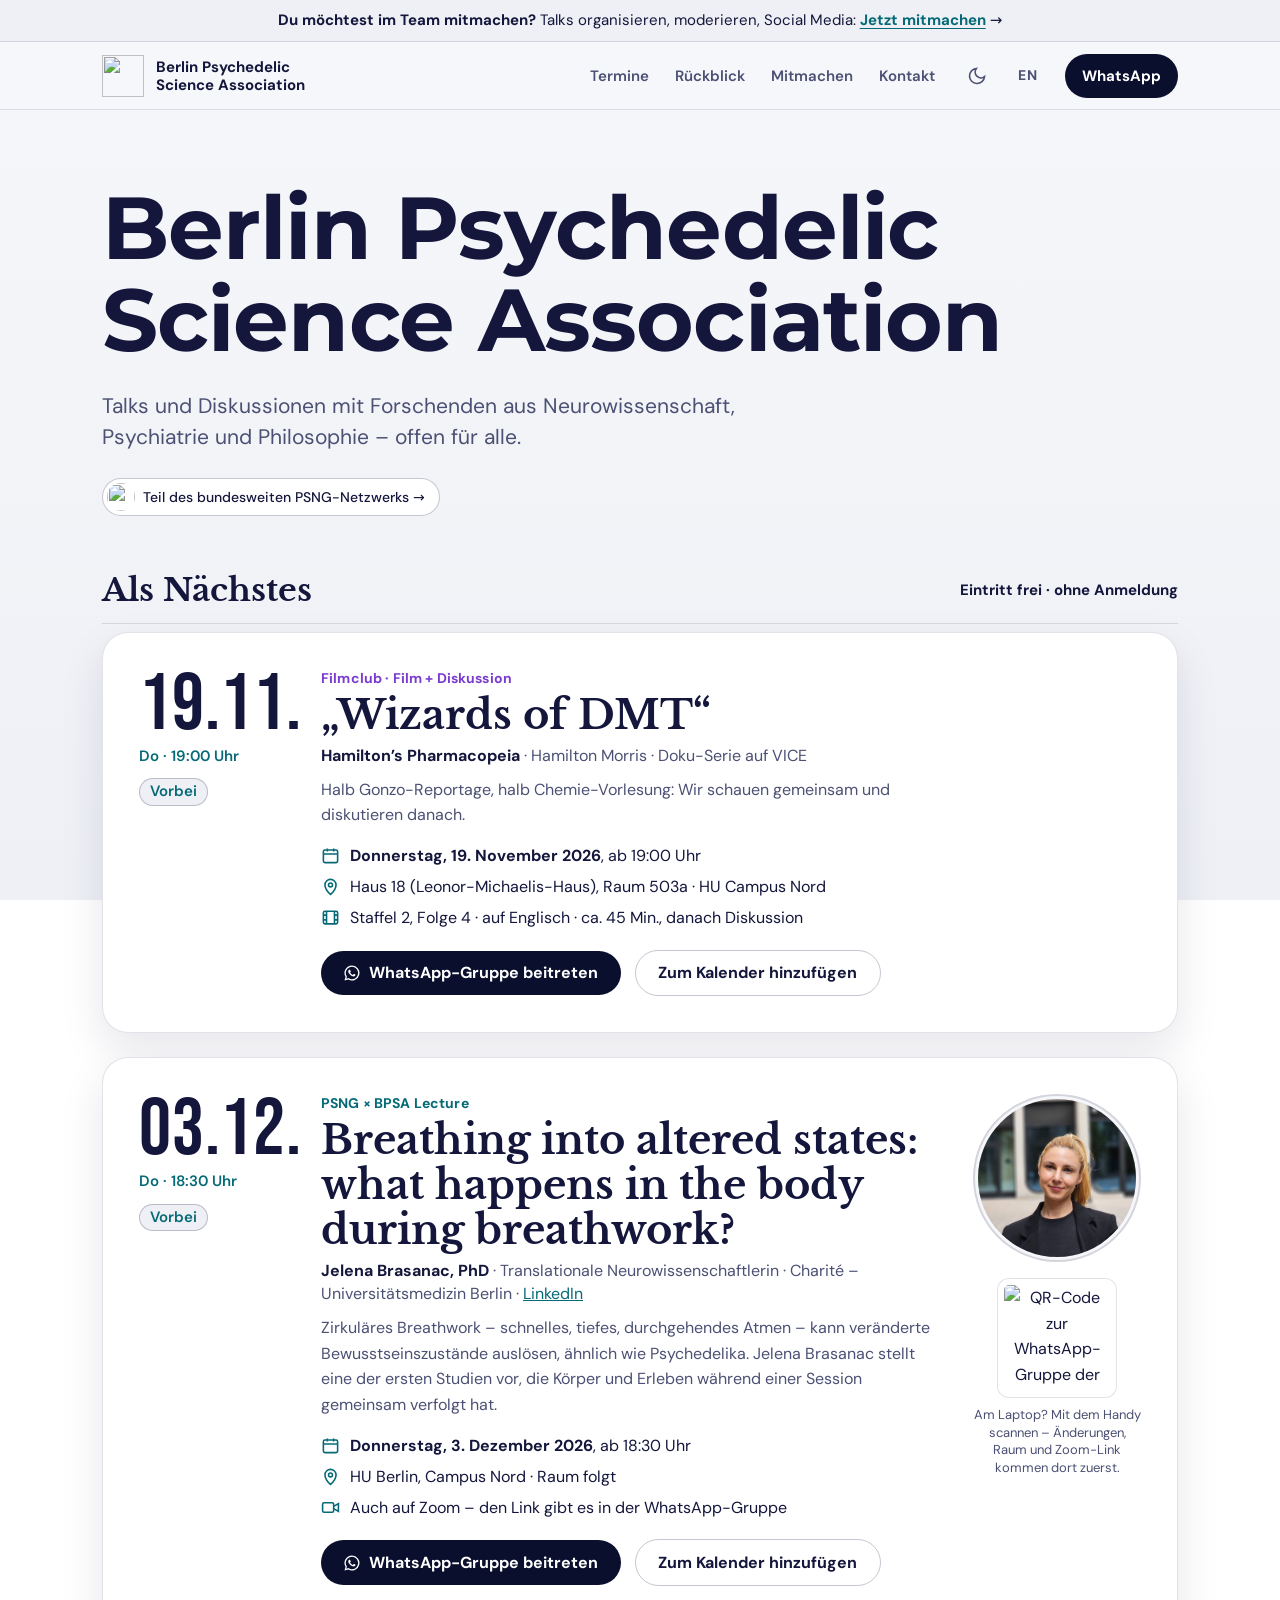
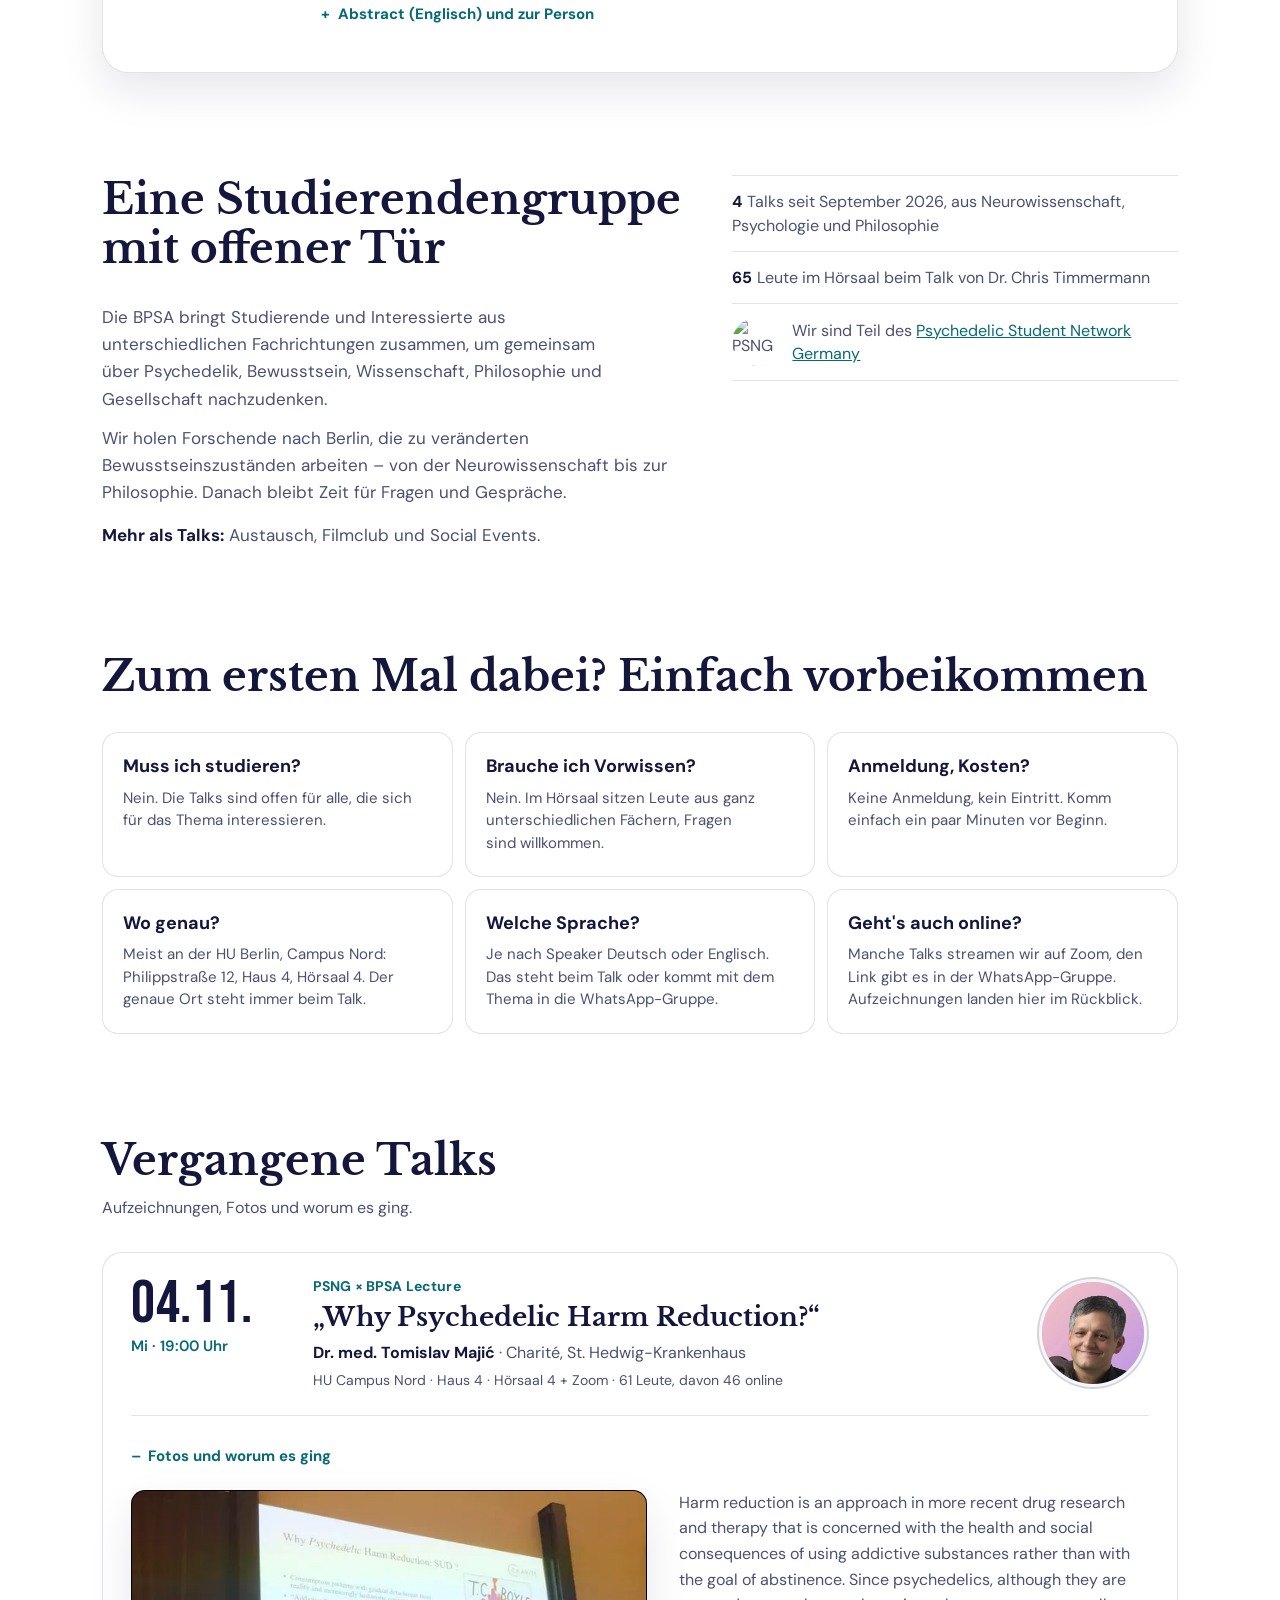
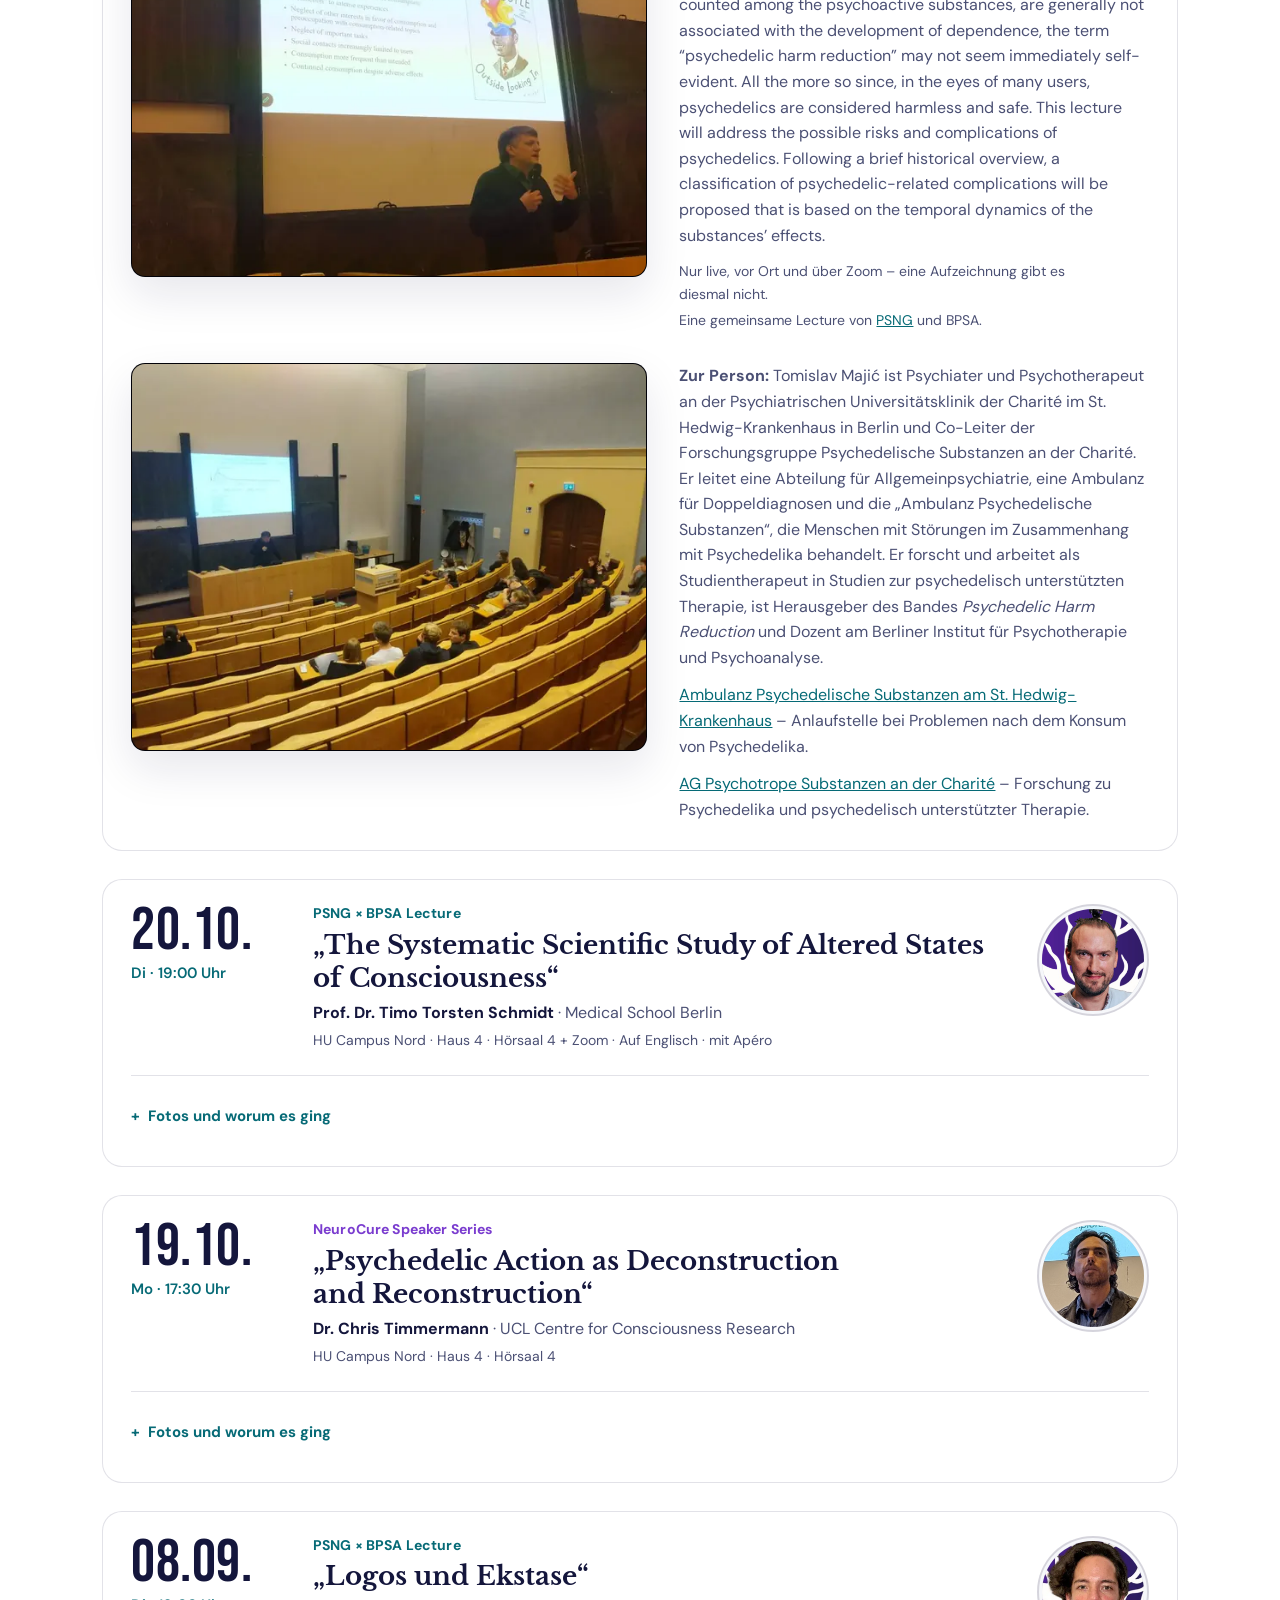
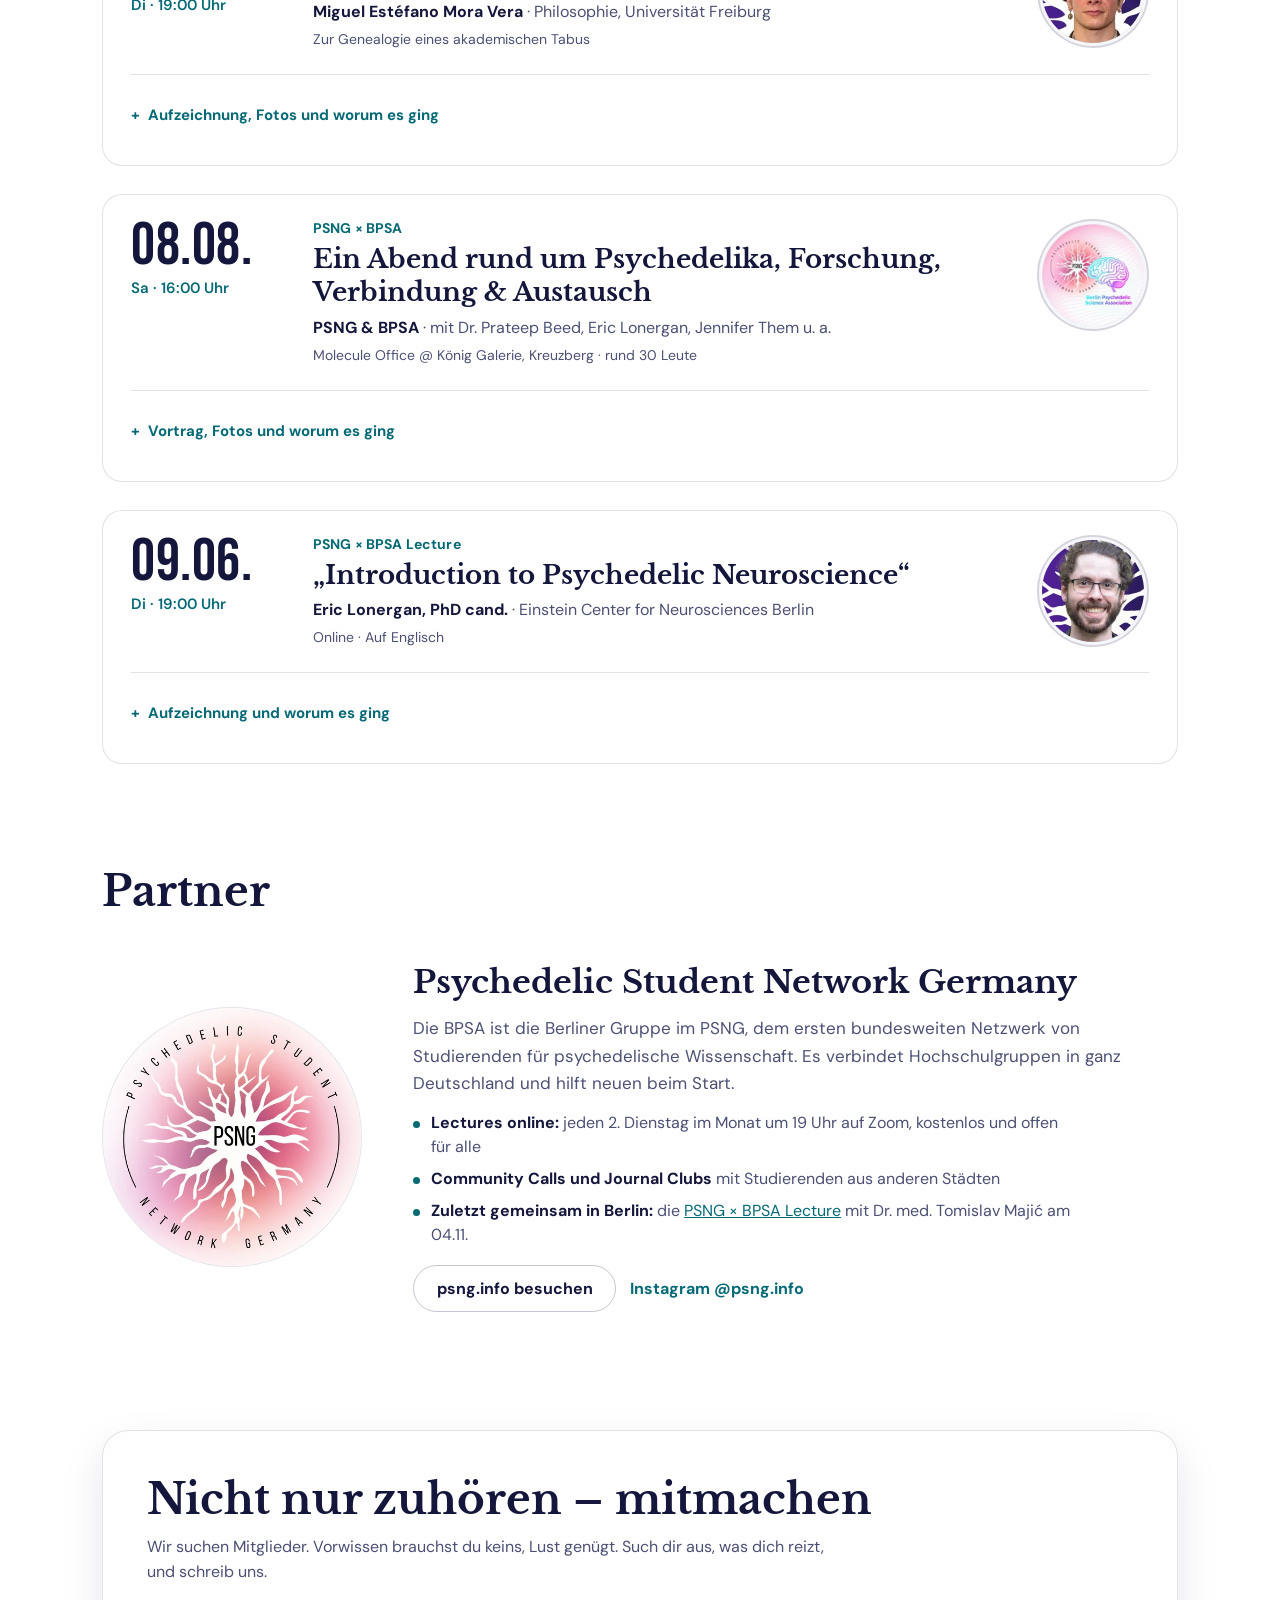
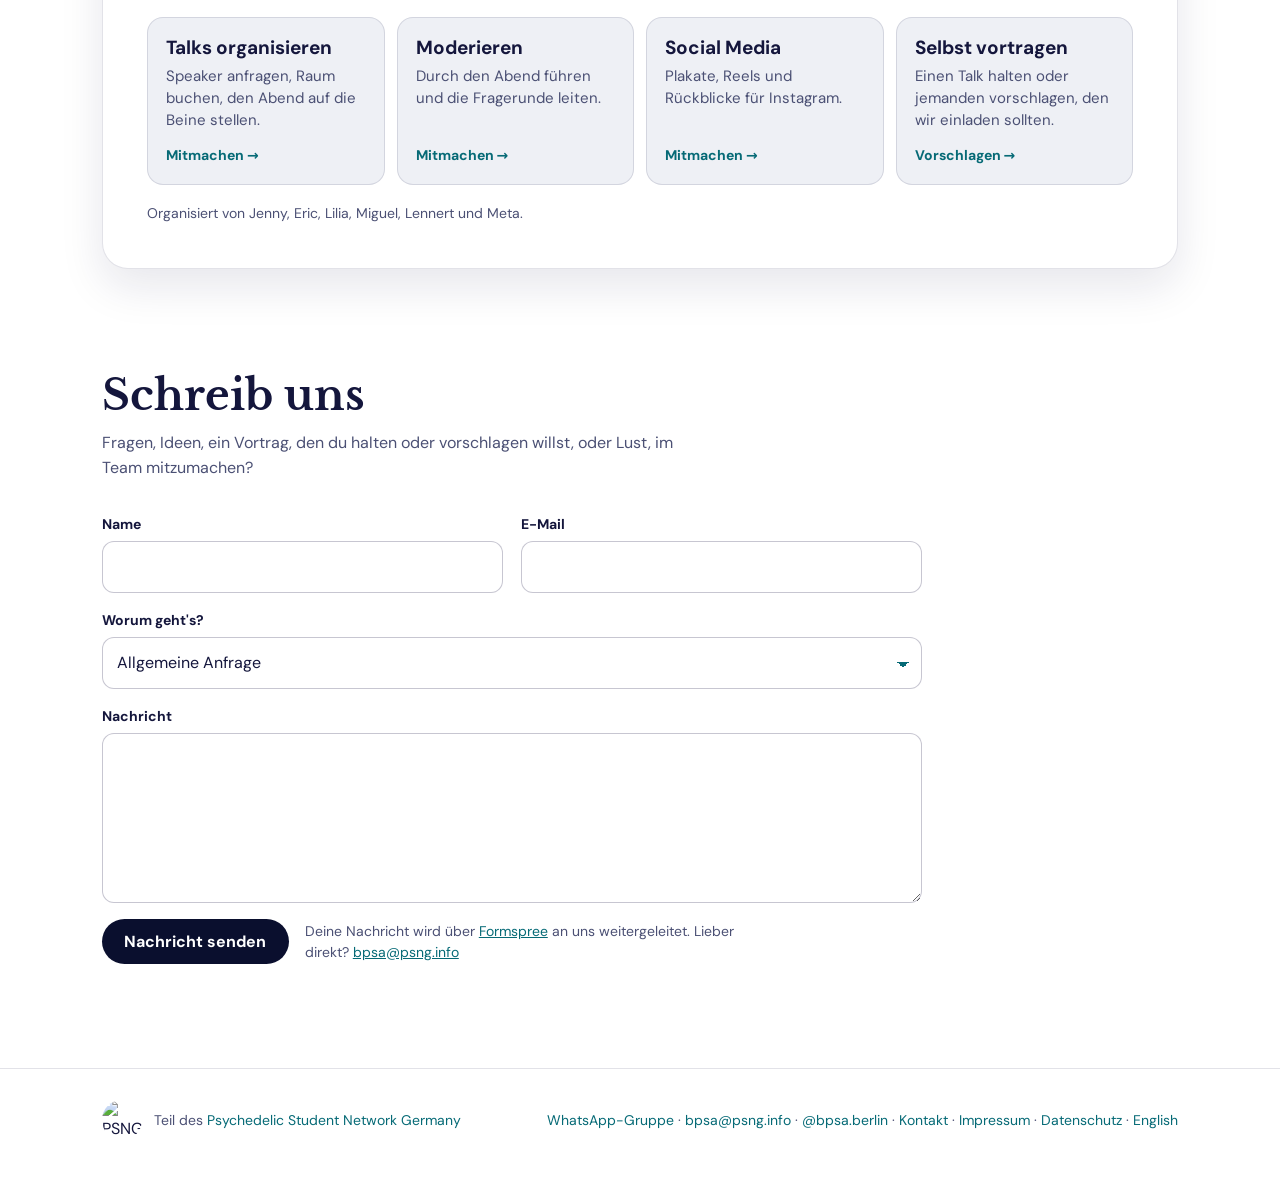
==== index.html @ 955f906f "Talk 03.12.: Porträt von Jelena Brasanac ergänzen Co-Authored-By: Claude Opus 5.5 <noreply@anthropic" ====
<!DOCTYPE html>
<html lang="de">
<head>
<meta charset="utf-8">
<meta name="viewport" content="width=device-width, initial-scale=1">
<title>Berlin Psychedelic Science Association</title>
<meta name="description" content="Die BPSA bringt Studierende und Interessierte zusammen, um über Psychedelika, Bewusstsein und Wissenschaft nachzudenken. Als Nächstes: Filmabend am 19.11.2026 und Talk mit Jelena Brasanac, PhD (Charité) am 03.12.2026.">
<meta name="theme-color" content="#0a0f2e">
<link rel="canonical" href="https://bpsa.psng.info/">
<link rel="alternate" hreflang="de" href="https://bpsa.psng.info/">
<link rel="alternate" hreflang="en" href="https://bpsa.psng.info/en/">
<link rel="alternate" hreflang="x-default" href="https://bpsa.psng.info/">
<!-- Die Seite wird vor allem als Link geteilt – in WhatsApp, auf Instagram.
     Ohne diese Angaben steht dort eine nackte URL. -->
<meta property="og:type" content="website">
<meta property="og:url" content="https://bpsa.psng.info/">
<meta property="og:title" content="Berlin Psychedelic Science Association">
<meta property="og:description" content="Filmabend am Do, 19.11.2026, 19 Uhr: „Wizards of DMT“ (Hamilton’s Pharmacopeia). Talk am Do, 03.12.2026, 18:30 Uhr, mit Jelena Brasanac, PhD (Charité), vor Ort und auf Zoom. Eintritt frei.">
<meta property="og:image" content="https://bpsa.psng.info/og.jpg">
<meta property="og:image:width" content="1200">
<meta property="og:image:height" content="630">
<meta property="og:locale" content="de_DE">
<meta property="og:locale:alternate" content="en_GB">
<meta name="twitter:card" content="summary">
<link rel="icon" href="bpsa-logo.webp" type="image/webp">
<link rel="preload" href="fonts/montserrat-variable.woff2" as="font" type="font/woff2" crossorigin>
<link rel="preload" href="fonts/dm-sans-variable.woff2" as="font" type="font/woff2" crossorigin>
<link rel="preload" href="fonts/libre-baskerville-700.woff2" as="font" type="font/woff2" crossorigin>
<link rel="preload" href="fonts/bebas-neue-400.woff2" as="font" type="font/woff2" crossorigin>
<link rel="stylesheet" href="assets/site.css?v=2026-11-14">
<!-- Vor dem ersten Bild: gewähltes Design setzen, sonst blitzt kurz das andere auf. -->
<script>
  document.documentElement.classList.add("js");
  try { var t = localStorage.getItem("bpsa-theme"); if (t) document.documentElement.dataset.theme = t; } catch (e) {}
</script>
<script type="application/ld+json">
[
{
  "@context": "https://schema.org",
  "@type": "ScreeningEvent",
  "name": "BPSA Filmabend: „Wizards of DMT“ (Hamilton’s Pharmacopeia)",
  "startDate": "2026-11-19T19:00:00+01:00",
  "endDate": "2026-11-19T21:00:00+01:00",
  "eventStatus": "https://schema.org/EventScheduled",
  "eventAttendanceMode": "https://schema.org/OfflineEventAttendanceMode",
  "location": { "@type": "Place", "name": "Haus 18 (Leonor-Michaelis-Haus), Raum 503a, HU Berlin Campus Nord", "address": { "@type": "PostalAddress", "addressLocality": "Berlin", "addressCountry": "DE" } },
  "workPresented": { "@type": "TVEpisode", "name": "Wizards of DMT", "partOfSeries": { "@type": "TVSeries", "name": "Hamilton’s Pharmacopeia" } },
  "inLanguage": "en",
  "organizer": { "@type": "Organization", "name": "Berlin Psychedelic Science Association", "url": "https://bpsa.psng.info/" },
  "isAccessibleForFree": true,
  "image": "https://bpsa.psng.info/og.jpg",
  "url": "https://bpsa.psng.info/"
},
{
  "@context": "https://schema.org",
  "@type": "Event",
  "name": "PSNG × BPSA Lecture mit Jelena Brasanac, PhD: Breathing into altered states: what happens in the body during breathwork?",
  "startDate": "2026-12-03T18:30:00+01:00",
  "endDate": "2026-12-03T20:00:00+01:00",
  "eventStatus": "https://schema.org/EventScheduled",
  "eventAttendanceMode": "https://schema.org/MixedEventAttendanceMode",
  "location": [
    { "@type": "VirtualLocation", "url": "https://bpsa.psng.info/" },
    { "@type": "Place", "name": "HU Berlin, Campus Nord", "address": { "@type": "PostalAddress", "addressLocality": "Berlin", "addressCountry": "DE" } }
  ],
  "performer": { "@type": "Person", "name": "Jelena Brasanac, PhD" },
  "organizer": [
    { "@type": "Organization", "name": "Berlin Psychedelic Science Association", "url": "https://bpsa.psng.info/" },
    { "@type": "Organization", "name": "Psychedelic Student Network Germany", "url": "https://psng.info" }
  ],
  "isAccessibleForFree": true,
  "image": "https://bpsa.psng.info/og.jpg",
  "url": "https://bpsa.psng.info/"
}
]
</script>
</head>
<body>
<a class="skip" href="#inhalt">Zum Inhalt springen</a>

<a class="callout" href="https://docs.google.com/forms/d/e/1FAIpQLSc18vxBn_OKT8h3FOW0aYT3tBWmwYFqfeXRugf1VYf7CbQe3A/viewform" target="_blank" rel="noopener" data-goatcounter-click="mitmachen-banner">
  <span class="wrap"><b>Du möchtest im Team mitmachen?</b> <span class="long">Talks organisieren, moderieren, Social Media: </span><u>Jetzt mitmachen</u> →</span>
</a>
<header class="bar">
  <div class="wrap">
    <a class="brand" href="#top" aria-label="Berlin Psychedelic Science Association – nach oben">
      <img src="bpsa-logo.webp" width="220" height="220" alt="">
      <span class="full">Berlin Psychedelic<br>Science Association</span>
      <span class="short">BPSA</span>
    </a>
    <nav aria-label="Abschnitte">
      <ul>
        <li><a href="#naechster-talk">Termine</a></li>
        <li><a href="#rueckblick">Rückblick</a></li>
        <li><a href="#mitmachen">Mitmachen</a></li>
        <li><a href="#kontakt">Kontakt</a></li>
      </ul>
    </nav>
    <button class="icon-btn theme-toggle" type="button" hidden></button>
    <a class="lang" href="en/" hreflang="en" lang="en" aria-label="English version">EN</a>
    <a class="btn" href="https://chat.whatsapp.com/FjeicaFArV1JHYoMaVckRW?mode=gi_t" target="_blank" rel="noopener" data-goatcounter-click="whatsapp-leiste">WhatsApp</a>
  </div>
</header>

<main id="inhalt" class="wrap">

  <div class="hero" id="top">
    <h1 class="wordmark">Berlin Psychedelic<br>Science Association</h1>
    <p class="lede">Talks und Diskussionen mit Forschenden aus Neurowissenschaft, Psychiatrie und Philosophie – offen für alle.</p>
    <a class="net-chip" href="https://psng.info" target="_blank" rel="noopener" data-goatcounter-click="psng-chip">
      <img src="psng-logo.webp" width="28" height="28" alt="">
      Teil des bundesweiten PSNG-Netzwerks →
    </a>
  </div>

  <section id="naechster-talk" aria-labelledby="naechster-titel">
    <div class="list-head">
      <h2 id="naechster-titel">Als Nächstes</h2>
      <span class="pill solid">Eintritt frei · ohne Anmeldung</span>
    </div>

    <article class="row next" aria-labelledby="t-film">
      <div class="date">
        <b>19.11.</b>
        <span>Do · 19:00 Uhr</span>
        <span class="soon" data-countdown="2026-11-19T19:00" data-until="2026-11-19T21:00"></span>
      </div>
      <div class="row-body">
        <p class="series">Filmclub · Film + Diskussion</p>
        <h3 id="t-film"><span lang="en">„Wizards of DMT“</span></h3>
        <p class="speaker"><b lang="en">Hamilton’s Pharmacopeia</b> <span>· Hamilton Morris · Doku-Serie auf VICE</span></p>
        <p class="topic">Halb Gonzo-Reportage, halb Chemie-Vorlesung: Wir schauen gemeinsam und diskutieren danach.</p>
        <ul class="facts">
          <li><svg viewBox="0 0 24 24" fill="none" stroke="currentColor" stroke-width="2" aria-hidden="true"><rect x="3" y="5" width="18" height="16" rx="2"/><path d="M3 10h18M8 3v4M16 3v4"/></svg>
            <span><b>Donnerstag, 19. November 2026</b>, ab 19:00 Uhr</span></li>
          <li><svg viewBox="0 0 24 24" fill="none" stroke="currentColor" stroke-width="2" aria-hidden="true"><path d="M12 22s7-6.2 7-12a7 7 0 0 0-14 0c0 5.8 7 12 7 12z"/><circle cx="12" cy="10" r="2.5"/></svg>
            <span>Haus 18 (Leonor-Michaelis-Haus), Raum 503a · HU Campus Nord</span></li>
          <li><svg viewBox="0 0 24 24" fill="none" stroke="currentColor" stroke-width="2" aria-hidden="true"><rect x="3" y="4" width="18" height="16" rx="2"/><path d="M7 4v16M17 4v16M3 9h4M3 15h4M17 9h4M17 15h4"/></svg>
            <span>Staffel 2, Folge 4 · auf Englisch · ca. 45 Min., danach Diskussion</span></li>
        </ul>
        <div class="actions">
          <a class="btn" href="https://chat.whatsapp.com/FjeicaFArV1JHYoMaVckRW?mode=gi_t" target="_blank" rel="noopener" data-goatcounter-click="whatsapp-film">
            <svg viewBox="0 0 24 24" fill="currentColor" aria-hidden="true"><path d="M12 2a10 10 0 0 0-8.6 15.1L2 22l5-1.3A10 10 0 1 0 12 2zm0 18.2c-1.5 0-3-.4-4.3-1.2l-.3-.2-3 .8.8-2.9-.2-.3A8.2 8.2 0 1 1 12 20.2zm4.5-6.1c-.2-.1-1.5-.7-1.7-.8-.2-.1-.4-.1-.6.1l-.8 1c-.1.2-.3.2-.5.1a6.7 6.7 0 0 1-3.3-2.9c-.3-.4.2-.4.7-1.4.1-.2 0-.3 0-.4l-.8-1.8c-.2-.5-.4-.4-.6-.4h-.5c-.2 0-.4.1-.6.3-.2.2-.8.8-.8 2s.8 2.3.9 2.5c.1.2 1.6 2.5 4 3.5 1.5.6 2 .7 2.8.6.4-.1 1.5-.6 1.7-1.2.2-.6.2-1.1.1-1.2l-.5-.2z"/></svg>
            WhatsApp-Gruppe beitreten</a>
          <div class="cal">
            <button class="btn ghost cal-toggle" type="button" aria-haspopup="menu" aria-expanded="false"
                    data-title="BPSA Filmabend: „Wizards of DMT“ (Hamilton’s Pharmacopeia)"
                    data-date="2026-11-19" data-start="19:00" data-end="21:00"
                    data-location="Haus 18 (Leonor-Michaelis-Haus), Raum 503a, HU Berlin Campus Nord"
                    data-description="Gemeinsamer Filmabend der Berlin Psychedelic Science Association: Hamilton’s Pharmacopeia, Staffel 2, Folge 4 „Wizards of DMT“ (Hamilton Morris, VICE, auf Englisch, ca. 45 Min.), danach Diskussion. Offen für alle, Eintritt frei."
                    data-url="https://bpsa.psng.info/">Zum Kalender hinzufügen</button>
            <div class="cal-menu" role="menu" aria-label="Termin in den Kalender übernehmen" hidden>
              <a role="menuitem" data-cal="google" href="#" target="_blank" rel="noopener" data-goatcounter-click="kalender-google-film">Google Kalender</a>
              <button role="menuitem" data-cal="ics" type="button" data-goatcounter-click="kalender-ics-film">Apple / Outlook (.ics)</button>
            </div>
          </div>
        </div>
      </div>
    </article>

    <article class="row next" aria-labelledby="t-brasanac">
      <div class="date">
        <b>03.12.</b>
        <span>Do · 18:30 Uhr</span>
        <span class="soon" data-countdown="2026-12-03T18:30" data-until="2026-12-03T20:00"></span>
      </div>
      <div class="row-body">
        <p class="series cyan">PSNG × BPSA Lecture</p>
        <h3 id="t-brasanac"><span lang="en">Breathing into altered states: what happens in the body during breathwork?</span></h3>
        <p class="speaker"><b>Jelena Brasanac, PhD</b> <span>· Translationale Neurowissenschaftlerin · Charité – Universitätsmedizin Berlin · <a href="https://de.linkedin.com/in/jelena-brasanac-phd-985a3b4a" target="_blank" rel="noopener" data-goatcounter-click="linkedin-brasanac">LinkedIn</a></span></p>
        <p class="topic">Zirkuläres Breathwork – schnelles, tiefes, durchgehendes Atmen – kann veränderte Bewusstseinszustände auslösen, ähnlich wie Psychedelika. Jelena Brasanac stellt eine der ersten Studien vor, die Körper und Erleben während einer Session gemeinsam verfolgt hat.</p>
        <ul class="facts">
          <li><svg viewBox="0 0 24 24" fill="none" stroke="currentColor" stroke-width="2" aria-hidden="true"><rect x="3" y="5" width="18" height="16" rx="2"/><path d="M3 10h18M8 3v4M16 3v4"/></svg>
            <span><b>Donnerstag, 3. Dezember 2026</b>, ab 18:30 Uhr</span></li>
          <li><svg viewBox="0 0 24 24" fill="none" stroke="currentColor" stroke-width="2" aria-hidden="true"><path d="M12 22s7-6.2 7-12a7 7 0 0 0-14 0c0 5.8 7 12 7 12z"/><circle cx="12" cy="10" r="2.5"/></svg>
            <span>HU Berlin, Campus Nord · Raum folgt</span></li>
          <li><svg viewBox="0 0 24 24" fill="none" stroke="currentColor" stroke-width="2" aria-hidden="true"><rect x="2" y="6" width="14" height="12" rx="2"/><path d="M16 10.5l6-3.5v10l-6-3.5"/></svg>
            <span>Auch auf Zoom – den Link gibt es in der WhatsApp-Gruppe</span></li>
        </ul>
        <div class="actions">
          <a class="btn" href="https://chat.whatsapp.com/FjeicaFArV1JHYoMaVckRW?mode=gi_t" target="_blank" rel="noopener" data-goatcounter-click="whatsapp-talk">
            <svg viewBox="0 0 24 24" fill="currentColor" aria-hidden="true"><path d="M12 2a10 10 0 0 0-8.6 15.1L2 22l5-1.3A10 10 0 1 0 12 2zm0 18.2c-1.5 0-3-.4-4.3-1.2l-.3-.2-3 .8.8-2.9-.2-.3A8.2 8.2 0 1 1 12 20.2zm4.5-6.1c-.2-.1-1.5-.7-1.7-.8-.2-.1-.4-.1-.6.1l-.8 1c-.1.2-.3.2-.5.1a6.7 6.7 0 0 1-3.3-2.9c-.3-.4.2-.4.7-1.4.1-.2 0-.3 0-.4l-.8-1.8c-.2-.5-.4-.4-.6-.4h-.5c-.2 0-.4.1-.6.3-.2.2-.8.8-.8 2s.8 2.3.9 2.5c.1.2 1.6 2.5 4 3.5 1.5.6 2 .7 2.8.6.4-.1 1.5-.6 1.7-1.2.2-.6.2-1.1.1-1.2l-.5-.2z"/></svg>
            WhatsApp-Gruppe beitreten</a>
          <div class="cal">
            <button class="btn ghost cal-toggle" type="button" aria-haspopup="menu" aria-expanded="false"
                    data-title="PSNG × BPSA Lecture: Jelena Brasanac, PhD (Charité)"
                    data-date="2026-12-03" data-start="18:30" data-end="20:00"
                    data-location="HU Berlin, Campus Nord und Zoom"
                    data-description="Gemeinsame Lecture von PSNG und Berlin Psychedelic Science Association: „Breathing into altered states: what happens in the body during breathwork?“ mit Jelena Brasanac, PhD (Charité – Universitätsmedizin Berlin). Vor Ort an der HU Berlin, Campus Nord, und auf Zoom. Eintritt frei, ohne Anmeldung. Raum und Zoom-Link kommen in die WhatsApp-Gruppe."
                    data-url="https://bpsa.psng.info/">Zum Kalender hinzufügen</button>
            <div class="cal-menu" role="menu" aria-label="Termin in den Kalender übernehmen" hidden>
              <a role="menuitem" data-cal="google" href="#" target="_blank" rel="noopener" data-goatcounter-click="kalender-google-talk">Google Kalender</a>
              <button role="menuitem" data-cal="ics" type="button" data-goatcounter-click="kalender-ics-talk">Apple / Outlook (.ics)</button>
            </div>
          </div>
        </div>
        <details>
          <summary>Abstract (Englisch) und zur Person</summary>
          <div class="abstract">
            <p lang="en">Circular breathwork, a technique of fast, deep, continuous breathing, can trigger intense altered states of consciousness similar to those reported with psychedelics, but how it does this is still poorly understood. This talk presents one of the first studies to track body and mind together during a breathwork session. A decrease in carbon dioxide in the breath was linked to the onset of these states, and deeper experiences predicted better well-being and fewer depressive symptoms afterwards. The talk closes with updates on ongoing follow-up studies, including the RESET randomised controlled trial and BIOBREATH, which explores whether breathwork also affects the immune system.</p>
            <p><b>Zur Person:</b> Jelena Brasanac ist translationale Neurowissenschaftlerin an der Charité – Universitätsmedizin Berlin und forscht an der Schnittstelle von biologischer Psychiatrie und Immunpsychiatrie. Sie ist Mitautorin einer der ersten Studien zu den physiologischen Mechanismen hinter veränderten Bewusstseinszuständen durch Breathwork und leitet heute BIOBREATH, eine Studie zu den Effekten von zirkulärem Breathwork auf Entzündungs- und immunmetabolische Marker.</p>
          </div>
        </details>
      </div>
      <div class="next-side">
        <div class="ring"><img src="brasanac/portrait.jpg" width="400" height="400" loading="lazy" decoding="async" alt="Jelena Brasanac, PhD"></div>
        <aside class="qr" aria-label="WhatsApp-Gruppe per QR-Code">
          <img src="whatsapp-qr.webp" width="420" height="420" loading="lazy" decoding="async" alt="QR-Code zur WhatsApp-Gruppe der BPSA">
          <p>Am Laptop? Mit dem Handy scannen – Änderungen, Raum und Zoom-Link kommen dort zuerst.</p>
        </aside>
      </div>
    </article>
  </section>

  <nav class="jump" aria-label="Weiter auf dieser Seite">
    <ul><li><a href="#rueckblick">Rückblick</a></li><li><a href="#partner">Partner</a></li><li><a href="#mitmachen">Mitmachen</a></li><li><a href="#kontakt">Kontakt</a></li></ul>
  </nav>

  <section class="block" aria-labelledby="wir-titel">
    <div class="about">
      <div>
        <div class="section-head">
          <h2 class="section" id="wir-titel">Eine Studierendengruppe mit offener Tür</h2>
        </div>
        <p>Die BPSA bringt Studierende und Interessierte aus unterschiedlichen Fachrichtungen zusammen, um gemeinsam über Psychedelik, Bewusstsein, Wissenschaft, Philosophie und Gesellschaft nachzudenken.</p>
        <p>Wir holen Forschende nach Berlin, die zu veränderten Bewusstseinszuständen arbeiten – von der Neurowissenschaft bis zur Philosophie. Danach bleibt Zeit für Fragen und Gespräche.</p>
        <p class="more-than"><b>Mehr als Talks:</b> Austausch, Filmclub und Social Events.</p>
      </div>
      <ul class="stats">
        <li><b>4</b><span>Talks seit September 2026, aus Neurowissenschaft, Psychologie und Philosophie</span></li>
        <li><b>65</b><span>Leute im Hörsaal beim Talk von Dr. Chris Timmermann</span></li>
        <li class="network"><img src="psng-logo.webp" width="96" height="96" loading="lazy" decoding="async" alt="PSNG Logo"><span>Wir sind Teil des <a href="https://psng.info" target="_blank" rel="noopener">Psychedelic Student Network Germany</a></span></li>
      </ul>
    </div>
  </section>

  <section class="block" aria-labelledby="faq-titel">
    <div class="section-head">
      <h2 class="section" id="faq-titel">Zum ersten Mal dabei? Einfach vorbeikommen</h2>
    </div>
    <ul class="faq">
      <li><h3>Muss ich studieren?</h3><p>Nein. Die Talks sind offen für alle, die sich für das Thema interessieren.</p></li>
      <li><h3>Brauche ich Vorwissen?</h3><p>Nein. Im Hörsaal sitzen Leute aus ganz unterschiedlichen Fächern, Fragen sind willkommen.</p></li>
      <li><h3>Anmeldung, Kosten?</h3><p>Keine Anmeldung, kein Eintritt. Komm einfach ein paar Minuten vor Beginn.</p></li>
      <li><h3>Wo genau?</h3><p>Meist an der HU Berlin, Campus Nord: Philippstraße 12, Haus 4, Hörsaal 4. Der genaue Ort steht immer beim Talk.</p></li>
      <li><h3>Welche Sprache?</h3><p>Je nach Speaker Deutsch oder Englisch. Das steht beim Talk oder kommt mit dem Thema in die WhatsApp-Gruppe.</p></li>
      <li><h3>Geht's auch online?</h3><p>Manche Talks streamen wir auf Zoom, den Link gibt es in der WhatsApp-Gruppe. Aufzeichnungen landen hier im Rückblick.</p></li>
    </ul>
  </section>

  <section class="block" id="rueckblick" aria-labelledby="rueckblick-titel">
    <div class="section-head">
      <h2 class="section" id="rueckblick-titel">Vergangene Talks</h2>
      <p>Aufzeichnungen, Fotos und worum es ging.</p>
    </div>

    <div class="talks">

      <article class="talk" aria-labelledby="t-majic">
        <div class="row">
          <div class="date"><b>04.11.</b><span>Mi · 19:00 Uhr</span></div>
          <div class="row-body">
            <p class="series cyan">PSNG × BPSA Lecture</p>
            <h3 id="t-majic"><span lang="en">„Why Psychedelic Harm Reduction?“</span></h3>
            <p class="speaker"><b>Dr. med. Tomislav Majić</b> <span>· Charité, St. Hedwig-Krankenhaus</span></p>
            <p class="where">HU Campus Nord · Haus 4 · Hörsaal 4 + Zoom · 61 Leute, davon 46 online</p>
          </div>
          <div class="ring"><img src="majic/portrait-400.webp" width="400" height="400" loading="lazy" decoding="async" alt="Dr. med. Tomislav Majić"></div>
        </div>
        <details class="talk-more" open>
          <summary>Fotos und worum es ging</summary>
          <div class="talk-more-body">
        <div class="talk-body" data-gallery="abend-majic">
          <div class="media-photo">
            <button class="shot" type="button" aria-label="Foto 1 von 2 vergrößern"><img src="majic/photo-01.webp" srcset="majic/photo-01-600.webp 600w, majic/photo-01.webp 1200w" sizes="(max-width:860px) 100vw, 560px" width="1200" height="900" loading="lazy" decoding="async" alt="Tomislav Majić spricht am Mikrofon, hinter ihm die Folie „Why Psychedelic Harm Reduction: SUD?“ mit dem Cover von T. C. Boyles Roman „Outside Looking In“"></button>
          </div>
          <div class="talk-text">
            <p lang="en">Harm reduction is an approach in more recent drug research and therapy that is concerned with the health and social consequences of using addictive substances rather than with the goal of abstinence. Since psychedelics, although they are counted among the psychoactive substances, are generally not associated with the development of dependence, the term “psychedelic harm reduction” may not seem immediately self-evident. All the more so since, in the eyes of many users, psychedelics are considered harmless and safe. This lecture will address the possible risks and complications of psychedelics. Following a brief historical overview, a classification of psychedelic-related complications will be proposed that is based on the temporal dynamics of the substances’ effects.</p>
            <p class="meta-line"><span>Nur live, vor Ort und über Zoom – eine Aufzeichnung gibt es diesmal nicht.</span><span>Eine gemeinsame Lecture von <a href="https://psng.info" target="_blank" rel="noopener">PSNG</a> und BPSA.</span></p>
          </div>
          <div class="media-photo">
            <button class="shot" type="button" aria-label="Foto 2 von 2 vergrößern"><img src="majic/photo-02.webp" srcset="majic/photo-02-600.webp 600w, majic/photo-02.webp 1200w" sizes="(max-width:860px) 100vw, 560px" width="1200" height="900" loading="lazy" decoding="async" alt="Blick von den oberen Reihen in den Hörsaal, Tomislav Majić am Pult, die Zuhörenden verteilt in den Reihen"></button>
          </div>
          <div class="talk-text">
            <p><b>Zur Person:</b> Tomislav Majić ist Psychiater und Psychotherapeut an der Psychiatrischen Universitätsklinik der Charité im St. Hedwig-Krankenhaus in Berlin und Co-Leiter der Forschungsgruppe Psychedelische Substanzen an der Charité. Er leitet eine Abteilung für Allgemeinpsychiatrie, eine Ambulanz für Doppeldiagnosen und die „Ambulanz Psychedelische Substanzen“, die Menschen mit Störungen im Zusammenhang mit Psychedelika behandelt. Er forscht und arbeitet als Studientherapeut in Studien zur psychedelisch unterstützten Therapie, ist Herausgeber des Bandes <i lang="en">Psychedelic Harm Reduction</i> und Dozent am Berliner Institut für Psychotherapie und Psychoanalyse.</p>
            <p><a href="https://www.alexianer-berlin-hedwigkliniken.de/sthedwig-krankenhaus/leistungen/ambulante-behandlung/ambulanz-psychedelische-substanzen" target="_blank" rel="noopener">Ambulanz Psychedelische Substanzen am St. Hedwig-Krankenhaus</a> – Anlaufstelle bei Problemen nach dem Konsum von Psychedelika.</p>
            <p><a href="https://psychiatrie-psychotherapie.charite.de/forschung/suchterkrankungen/ag_psychotrope_substanzen/" target="_blank" rel="noopener">AG Psychotrope Substanzen an der Charité</a> – Forschung zu Psychedelika und psychedelisch unterstützter Therapie.</p>
          </div>
        </div>
          </div>
        </details>
      </article>

      <article class="talk" aria-labelledby="t-tts">
        <div class="row">
          <div class="date"><b>20.10.</b><span>Di · 19:00 Uhr</span></div>
          <div class="row-body">
            <p class="series cyan">PSNG × BPSA Lecture</p>
            <h3 id="t-tts"><span lang="en">„The Systematic Scientific Study of Altered States of Consciousness“</span></h3>
            <p class="speaker"><b>Prof. Dr. Timo Torsten Schmidt</b> <span>· Medical School Berlin</span></p>
            <p class="where">HU Campus Nord · Haus 4 · Hörsaal 4 + Zoom · Auf Englisch · mit Apéro</p>
          </div>
          <div class="ring"><img src="tts/portrait.jpg" width="400" height="400" loading="lazy" decoding="async" alt="Prof. Dr. Timo Torsten Schmidt"></div>
        </div>
        <details class="talk-more">
          <summary>Fotos und worum es ging</summary>
          <div class="talk-more-body">
        <div class="talk-body">
          <div class="video">
            <!-- Sobald die Aufzeichnung online ist: data-embed setzen, class="pending",
                 aria-disabled und das Schild entfernen – fertig. -->
            <button class="facade pending" type="button" aria-disabled="true"
                    data-title="Aufzeichnung: The Systematic Scientific Study of Altered States of Consciousness"
                    aria-label="Aufzeichnung folgt: The Systematic Scientific Study of Altered States of Consciousness">
              <img src="yt-tts.webp" width="1280" height="720" loading="lazy" decoding="async" alt="">
              <span class="pending-badge">Aufzeichnung folgt</span>
            </button>
          </div>
          <div class="talk-text">
            <p>Wie lassen sich psychedelische und andere veränderte Bewusstseinszustände systematisch beschreiben, messen und vergleichen? Schmidt ist Professor für Cognitive Neuroscience und hat die <a href="https://asdb.info" target="_blank" rel="noopener">Altered States Database</a> gegründet, mit der sich Erfahrungen unter verschiedenen Substanzen und Methoden erstmals quantitativ vergleichen lassen.</p>
            <p class="meta-line"><span>45 min Vortrag, danach Q&amp;A</span></p>
          </div>
        </div>
        <ul class="shots" data-gallery="abend-tts">
          <li><button class="shot" type="button" aria-label="Bild 1 von 8 vergrößern"><img src="tts/photo-01.jpg" srcset="tts/photo-01-600.webp 600w, tts/photo-01.jpg 1000w" sizes="(max-width:600px) 50vw, 270px" width="1000" height="750" loading="lazy" decoding="async" alt="Foto vom Talk mit Prof. Dr. Timo Torsten Schmidt am 20.10.2026 (1 von 3)"></button></li>
          <li><button class="shot" type="button" aria-label="Bild 2 von 8 vergrößern"><img src="tts/photo-02.jpg" srcset="tts/photo-02-600.webp 600w, tts/photo-02.jpg 1000w" sizes="(max-width:600px) 50vw, 270px" width="1000" height="750" loading="lazy" decoding="async" alt="Foto vom Talk mit Prof. Dr. Timo Torsten Schmidt am 20.10.2026 (2 von 3)"></button></li>
          <li><button class="shot" type="button" aria-label="Bild 3 von 8 vergrößern"><img src="tts/photo-03.jpg" srcset="tts/photo-03-600.webp 600w, tts/photo-03.jpg 1000w" sizes="(max-width:600px) 50vw, 270px" width="1000" height="750" loading="lazy" decoding="async" alt="Foto vom Talk mit Prof. Dr. Timo Torsten Schmidt am 20.10.2026 (3 von 3)"></button></li>
          <li><button class="shot" type="button" data-more="+4 Bilder" aria-label="Alle 8 Bilder ansehen, ab Bild 4"><img src="tts/zoom-01.jpg" srcset="tts/zoom-01-600.webp 600w, tts/zoom-01.jpg 1146w" sizes="(max-width:600px) 50vw, 270px" width="1146" height="837" loading="lazy" decoding="async" alt="Zoom-Übertragung des Talks, Folie: „The Central Idea“ – Adolf Dittrichs Ziel, Strukturen veränderter Bewusstseinszustände unabhängig von ihrer Ursache zu finden"></button></li>
          <li class="more"><button class="shot" type="button" tabindex="-1"><img src="tts/zoom-02.jpg" srcset="tts/zoom-02-600.webp 600w, tts/zoom-02.jpg 1146w" sizes="(max-width:600px) 50vw, 270px" width="1146" height="838" loading="lazy" decoding="async" alt="Zoom-Übertragung des Talks, Folie: Dittrichs Vorschlag, die fünf Dimensionen des 5D-ASC im Vergleich von Psilocybin und Placebo"></button></li>
          <li class="more"><button class="shot" type="button" tabindex="-1"><img src="tts/zoom-03.jpg" srcset="tts/zoom-03-600.webp 600w, tts/zoom-03.jpg 1146w" sizes="(max-width:600px) 50vw, 270px" width="1146" height="838" loading="lazy" decoding="async" alt="Zoom-Übertragung des Talks, Folie: Fragebögen zu veränderten Bewusstseinszuständen, geordnet nach Bereichen wie Verbundenheit, Selbst und Wahrnehmung"></button></li>
          <li class="more"><button class="shot" type="button" tabindex="-1"><img src="tts/zoom-04.jpg" srcset="tts/zoom-04-600.webp 600w, tts/zoom-04.jpg 1600w" sizes="(max-width:600px) 50vw, 270px" width="1600" height="838" loading="lazy" decoding="async" alt="Zoom-Übertragung des Talks: Live-Vorführung der Altered States Database: MEQ30-Werte für Psilocybin als Netzdiagramm"></button></li>
          <li class="more poster-tile"><button class="shot" type="button" tabindex="-1"><img src="talk-2026-10-20-poster.jpg" srcset="talk-2026-10-20-poster-600.webp 600w, talk-2026-10-20-poster.jpg 880w" sizes="(max-width:600px) 50vw, 270px" width="880" height="1100" loading="lazy" decoding="async" alt="Plakat zum Talk „The Systematic Scientific Study of Altered States of Consciousness“ mit Prof. Dr. Timo T. Schmidt am 20.10.2026"><span class="label">Plakat</span></button></li>
        </ul>
          </div>
        </details>
      </article>

      <article class="talk" aria-labelledby="t-timmermann">
        <div class="row">
          <div class="date"><b>19.10.</b><span>Mo · 17:30 Uhr</span></div>
          <div class="row-body">
            <p class="series">NeuroCure Speaker Series</p>
            <h3 id="t-timmermann"><span lang="en">„Psychedelic Action as Deconstruction and Reconstruction“</span></h3>
            <p class="speaker"><b>Dr. Chris Timmermann</b> <span>· UCL Centre for Consciousness Research</span></p>
            <p class="where">HU Campus Nord · Haus 4 · Hörsaal 4</p>
          </div>
          <div class="ring"><img src="timmermann/portrait.jpg" width="400" height="400" loading="lazy" decoding="async" alt="Dr. Chris Timmermann"></div>
        </div>
        <details class="talk-more">
          <summary>Fotos und worum es ging</summary>
          <div class="talk-more-body">
        <div class="talk-body" data-gallery="abend-timmermann">
          <div class="media-photo">
            <button class="shot" type="button" aria-label="Foto 1 von 5 vergrößern"><img src="timmermann/photo-01.jpg" srcset="timmermann/photo-01-600.webp 600w, timmermann/photo-01.jpg 1000w" sizes="(max-width:860px) 100vw, 560px" width="1000" height="759" loading="lazy" decoding="async" alt="Voller Hörsaal beim Talk von Dr. Chris Timmermann am 19.10.2026 (1 von 5)"></button>
          </div>
          <div class="talk-text">
            <p>Rund 65 Leute waren dabei, als einer der führenden Köpfe der Psychedelika-Forschung in Berlin sprach. Es ging um Dekonstruktion und Rekonstruktion in psychedelischen Erfahrungen: um unmittelbare und längere Zyklen davon und um die Frage, welche Rolle unsere eigene <span lang="en">Agency</span> dabei spielt.</p>
            <p>Aus der Vortragsreihe <span lang="en">„Neural Mechanisms of Psychedelic Drug Action“</span> von <a href="https://www.ecn-berlin.de" target="_blank" rel="noopener">ECN</a> und <a href="https://neurocure.de" target="_blank" rel="noopener">NeuroCure</a>.</p>
          </div>
          <ul class="shots wide-row">
            <li><button class="shot" type="button" aria-label="Foto 2 von 5 vergrößern"><img src="timmermann/photo-02.jpg" srcset="timmermann/photo-02-600.webp 600w, timmermann/photo-02.jpg 1000w" sizes="(max-width:600px) 50vw, 270px" width="1000" height="750" loading="lazy" decoding="async" alt="Foto vom Talk mit Dr. Chris Timmermann am 19.10.2026 (2 von 5)"></button></li>
            <li><button class="shot" type="button" aria-label="Foto 3 von 5 vergrößern"><img src="timmermann/photo-03.jpg" srcset="timmermann/photo-03-600.webp 600w, timmermann/photo-03.jpg 1000w" sizes="(max-width:600px) 50vw, 270px" width="1000" height="750" loading="lazy" decoding="async" alt="Foto vom Talk mit Dr. Chris Timmermann am 19.10.2026 (3 von 5)"></button></li>
            <li><button class="shot" type="button" aria-label="Foto 4 von 5 vergrößern"><img src="timmermann/photo-04.jpg" srcset="timmermann/photo-04-600.webp 600w, timmermann/photo-04.jpg 1000w" sizes="(max-width:600px) 50vw, 270px" width="1000" height="750" loading="lazy" decoding="async" alt="Foto vom Talk mit Dr. Chris Timmermann am 19.10.2026 (4 von 5)"></button></li>
            <li><button class="shot" type="button" aria-label="Foto 5 von 5 vergrößern"><img src="timmermann/photo-05.jpg" srcset="timmermann/photo-05-600.webp 600w, timmermann/photo-05.jpg 1000w" sizes="(max-width:600px) 50vw, 270px" width="1000" height="750" loading="lazy" decoding="async" alt="Foto vom Talk mit Dr. Chris Timmermann am 19.10.2026 (5 von 5)"></button></li>
          </ul>
        </div>
          </div>
        </details>
      </article>

      <article class="talk" aria-labelledby="t-miguel">
        <div class="row">
          <div class="date"><b>08.09.</b><span>Di · 19:00 Uhr</span></div>
          <div class="row-body">
            <p class="series cyan">PSNG × BPSA Lecture</p>
            <h3 id="t-miguel">„Logos und Ekstase“</h3>
            <p class="speaker"><b>Miguel Estéfano Mora Vera</b> <span>· Philosophie, Universität Freiburg</span></p>
            <p class="where">Zur Genealogie eines akademischen Tabus</p>
          </div>
          <div class="ring"><img src="miguel/portrait.jpg" width="400" height="400" loading="lazy" decoding="async" alt="Miguel Estéfano Mora Vera"></div>
        </div>
        <details class="talk-more">
          <summary>Aufzeichnung, Fotos und worum es ging</summary>
          <div class="talk-more-body">
        <div class="talk-body">
          <div class="video">
            <button class="facade" type="button" data-embed="https://www.youtube-nocookie.com/embed/R4pILAsjxWM?autoplay=1&amp;rel=0"
                    data-title="Aufzeichnung: Logos und Ekstase" aria-label="Aufzeichnung abspielen: Logos und Ekstase">
              <img src="yt-logos-und-ekstase.webp" width="960" height="540" loading="lazy" decoding="async" alt="">
              <span class="play"></span>
            </button>
          </div>
          <div class="talk-text">
            <p>Miguel zeichnete nach, wie aus dem Ekstatischen ein akademisches Tabu wurde – von den Eleusinischen Mysterien und Platons <i>theia mania</i> über die Häresieprozesse bis in den Habitus der heutigen Universität.</p>
            <details>
              <summary>Abstract und Kurzvita</summary>
              <div class="abstract">
                <p>Im gegenwärtigen akademischen Diskurs haftet der Beschäftigung mit veränderten Bewusstseinszuständen und psychedelischen Erfahrungen noch immer der Geruch des Illegitimen an. Während die Naturwissenschaften das Phänomen mühsam über eine rein biomedizinische Zweckrationalität rehabilitieren, meidet der geisteswissenschaftliche Habitus das Ekstatische weitgehend – aus Furcht vor dem Bruch mit dem herrschenden, nüchtern-diskursiven Logos.</p>
                <p>Dieser Vortrag unternimmt eine philosophiegeschichtliche Spurensuche und zeigt, dass dieses Tabu kein zeitloses Kriterium wissenschaftlicher Rationalität ist, sondern das Endprodukt einer zweitausendjährigen Verdrängungsgeschichte:</p>
                <p>Standen in der griechischen Antike philosophische Erkenntnis und ekstatische Entgrenzung – von den Eleusinischen Mysterien bis zu Platons <i>theia mania</i> – in fruchtbarer Wechselwirkung, so erzwang die Institutionalisierung des Christentums die systematische Kriminalisierung und Ausgrenzung autonomer Transzendenzerfahrungen (von der Häresie-Verurteilung der Mystik bis zum Hexenhammer).</p>
                <p>Die moderne Universität hat dieses Kontroll- und Abwehrdispositiv weitgehend säkularisiert geerbt. Der Vortrag plädiert dafür, das Psychedelische jenseits von Banalisierung und biomedizinischem Reduktionismus wieder als genuinen Gegenstand der Erkenntnistheorie und Phänomenologie zu begreifen – und skizziert die Notwendigkeit eines interdisziplinären Rahmens, der dem menschlichen Geist in seiner gesamten noetischen Breite gerecht wird.</p>
                <p><b>Zum Speaker:</b> Miguel Estéfano Mora Vera ist ein Philosoph, der an der Universität Freiburg promoviert und sich auf das existenzielle Erbe von Kierkegaard, Nietzsche und Heidegger spezialisiert hat. Durch die Synthese westlicher und östlicher Perspektiven eröffnet er neue Einblicke in das Wesen der Realität und das moderne Menschsein. Als aktiver Musiker und Komponist betrachtet er den schöpferischen Prozess zudem als eine wesentliche Erweiterung seines philosophischen Schaffens.</p>
              </div>
            </details>
          </div>
        </div>
        <ul class="shots" data-gallery="abend-miguel">
          <li><button class="shot" type="button" aria-label="Foto 1 von 9 vergrößern"><img src="miguel/photo-01.jpg" srcset="miguel/photo-01-600.webp 600w, miguel/photo-01.jpg 1000w" sizes="(max-width:600px) 50vw, 270px" width="1000" height="666" loading="lazy" decoding="async" alt="Foto vom Talk „Logos und Ekstase“ am 08.09.2026 (1 von 9)"></button></li>
          <li><button class="shot" type="button" aria-label="Foto 2 von 9 vergrößern"><img src="miguel/photo-02.jpg" srcset="miguel/photo-02-600.webp 600w, miguel/photo-02.jpg 1000w" sizes="(max-width:600px) 50vw, 270px" width="1000" height="666" loading="lazy" decoding="async" alt="Foto vom Talk „Logos und Ekstase“ am 08.09.2026 (2 von 9)"></button></li>
          <li><button class="shot" type="button" aria-label="Foto 3 von 9 vergrößern"><img src="miguel/photo-03.jpg" srcset="miguel/photo-03-600.webp 600w, miguel/photo-03.jpg 1000w" sizes="(max-width:600px) 50vw, 270px" width="1000" height="666" loading="lazy" decoding="async" alt="Foto vom Talk „Logos und Ekstase“ am 08.09.2026 (3 von 9)"></button></li>
          <li><button class="shot" type="button" data-more="+6 Fotos" aria-label="Alle 9 Fotos ansehen, ab Foto 4"><img src="miguel/photo-04.jpg" srcset="miguel/photo-04-600.webp 600w, miguel/photo-04.jpg 1000w" sizes="(max-width:600px) 50vw, 270px" width="1000" height="666" loading="lazy" decoding="async" alt="Foto vom Talk „Logos und Ekstase“ am 08.09.2026 (4 von 9)"></button></li>
          <li class="more"><button class="shot" type="button" tabindex="-1"><img src="miguel/photo-05.jpg" srcset="miguel/photo-05-600.webp 600w, miguel/photo-05.jpg 1000w" sizes="(max-width:600px) 50vw, 270px" width="1000" height="666" loading="lazy" decoding="async" alt="Foto vom Talk „Logos und Ekstase“ am 08.09.2026 (5 von 9)"></button></li>
          <li class="more"><button class="shot" type="button" tabindex="-1"><img src="miguel/photo-06.jpg" srcset="miguel/photo-06-600.webp 600w, miguel/photo-06.jpg 1000w" sizes="(max-width:600px) 50vw, 270px" width="1000" height="666" loading="lazy" decoding="async" alt="Foto vom Talk „Logos und Ekstase“ am 08.09.2026 (6 von 9)"></button></li>
          <li class="more"><button class="shot" type="button" tabindex="-1"><img src="miguel/photo-07.jpg" srcset="miguel/photo-07-600.webp 600w, miguel/photo-07.jpg 1000w" sizes="(max-width:600px) 50vw, 270px" width="1000" height="666" loading="lazy" decoding="async" alt="Foto vom Talk „Logos und Ekstase“ am 08.09.2026 (7 von 9)"></button></li>
          <li class="more"><button class="shot" type="button" tabindex="-1"><img src="miguel/photo-08.jpg" srcset="miguel/photo-08-600.webp 600w, miguel/photo-08.jpg 1000w" sizes="(max-width:600px) 50vw, 270px" width="1000" height="666" loading="lazy" decoding="async" alt="Foto vom Talk „Logos und Ekstase“ am 08.09.2026 (8 von 9)"></button></li>
          <li class="more"><button class="shot" type="button" tabindex="-1"><img src="miguel/photo-09.jpg" srcset="miguel/photo-09-600.webp 600w, miguel/photo-09.jpg 1000w" sizes="(max-width:600px) 50vw, 270px" width="1000" height="666" loading="lazy" decoding="async" alt="Foto vom Talk „Logos und Ekstase“ am 08.09.2026 (9 von 9)"></button></li>
        </ul>
          </div>
        </details>
      </article>

      <article class="talk" aria-labelledby="t-abend">
        <div class="row">
          <div class="date"><b>08.08.</b><span>Sa · 16:00 Uhr</span></div>
          <div class="row-body">
            <p class="series cyan">PSNG × BPSA</p>
            <h3 id="t-abend">Ein Abend rund um Psychedelika, Forschung, Verbindung &amp; Austausch</h3>
            <p class="speaker"><b>PSNG &amp; BPSA</b> <span>· mit Dr. Prateep Beed, Eric Lonergan, Jennifer Them u. a.</span></p>
            <p class="where">Molecule Office @ König Galerie, Kreuzberg · rund 30 Leute</p>
          </div>
          <div class="ring"><img src="abend/ring.jpg" width="239" height="240" loading="lazy" decoding="async" alt="Logo von PSNG und BPSA"></div>
        </div>
        <details class="talk-more">
          <summary>Vortrag, Fotos und worum es ging</summary>
          <div class="talk-more-body">
        <div class="talk-body">
          <div class="video">
            <button class="facade" type="button" data-embed="https://www.youtube-nocookie.com/embed/7TlMMklQ34g?autoplay=1&amp;rel=0"
                    data-title="Aufzeichnung: The Neuroscience of Psychedelics and Prosocial Effects" aria-label="Aufzeichnung abspielen: The Neuroscience of Psychedelics and Prosocial Effects (Dr. Prateep Beed)">
              <img src="yt-beed.webp" width="960" height="540" loading="lazy" decoding="async" alt="">
              <span class="play"></span>
            </button>
          </div>
          <div class="talk-text">
            <p>Das erste gemeinsame In-Person-Treffen mit dem <a href="https://psng.info" target="_blank" rel="noopener">Psychedelic Student Network Germany</a>, zu Gast im Molecule Office. Ein Abend zum Ankommen, Kennenlernen und Austauschen: ein Vortrag von Dr. Prateep Beed zu den prosozialen Effekten von Psychedelika (Aufzeichnung oben), ein interaktiver Workshop von Eric Lonergan und Jennifer Them, ein Impuls-Talk von Stela Malvasija zur Integration und eine Klangmeditation mit Journalling. Dazu selbstgemachtes veganes Fingerfood und ein Büchertisch vom Nachtschatten Verlag.</p>
            <p class="meta-line"><span>Gemeinsam von PSNG und BPSA veranstaltet</span></p>
          </div>
        </div>
        <ul class="shots" data-gallery="abend-psng">
          <li><button class="shot" type="button" aria-label="Bild 1 von 8 vergrößern"><img src="abend/photo-01.jpg" srcset="abend/photo-01-600.webp 600w, abend/photo-01.jpg 1000w" sizes="(max-width:600px) 50vw, 270px" width="1000" height="1099" loading="lazy" decoding="async" alt="Foto vom Abend am 08.08.2026: Weitwinkelblick von der Empore auf den vollen Raum im Abschlusskreis"></button></li>
          <li><button class="shot" type="button" aria-label="Bild 2 von 8 vergrößern"><img src="abend/photo-02.jpg" srcset="abend/photo-02-600.webp 600w, abend/photo-02.jpg 1000w" sizes="(max-width:600px) 50vw, 270px" width="1000" height="749" loading="lazy" decoding="async" alt="Foto vom Abend am 08.08.2026: Gruppenfoto auf der Bühne"></button></li>
          <li><button class="shot" type="button" aria-label="Bild 3 von 8 vergrößern"><img src="abend/photo-03.jpg" srcset="abend/photo-03-600.webp 600w, abend/photo-03.jpg 1000w" sizes="(max-width:600px) 50vw, 270px" width="1000" height="750" loading="lazy" decoding="async" alt="Foto vom Abend am 08.08.2026: Folie „Prosocial Effects“ während des Vortrags von Dr. Prateep Beed"></button></li>
          <li><button class="shot" type="button" data-more="+5 Fotos" aria-label="Alle 8 Fotos ansehen, ab Foto 4"><img src="abend/photo-04.jpg" srcset="abend/photo-04-600.webp 600w, abend/photo-04.jpg 1000w" sizes="(max-width:600px) 50vw, 270px" width="1000" height="1500" loading="lazy" decoding="async" alt="Foto vom Abend am 08.08.2026: Sprecherin am Mikrofon zur Klangmeditation"></button></li>
          <li class="more"><button class="shot" type="button" tabindex="-1"><img src="abend/photo-05.jpg" srcset="abend/photo-05-600.webp 600w, abend/photo-05.jpg 1000w" sizes="(max-width:600px) 50vw, 270px" width="1000" height="749" loading="lazy" decoding="async" alt="Foto vom Abend am 08.08.2026: Abschlusskreis im Innenraum"></button></li>
          <li class="more"><button class="shot" type="button" tabindex="-1"><img src="abend/photo-06.jpg" srcset="abend/photo-06-600.webp 600w, abend/photo-06.jpg 1000w" sizes="(max-width:600px) 50vw, 270px" width="1000" height="660" loading="lazy" decoding="async" alt="Foto vom Abend am 08.08.2026: Gruppe im Garten nach der Veranstaltung"></button></li>
          <li class="more"><button class="shot" type="button" tabindex="-1"><img src="abend/photo-07.jpg" srcset="abend/photo-07-600.webp 600w, abend/photo-07.jpg 1000w" sizes="(max-width:600px) 50vw, 270px" width="1000" height="664" loading="lazy" decoding="async" alt="Foto vom Abend am 08.08.2026: Loungebereich mit Gong für die Klangmeditation"></button></li>
          <li class="more"><button class="shot" type="button" tabindex="-1"><img src="abend/photo-08.jpg" srcset="abend/photo-08-600.webp 600w, abend/photo-08.jpg 1000w" sizes="(max-width:600px) 50vw, 270px" width="1000" height="1507" loading="lazy" decoding="async" alt="Foto vom Abend am 08.08.2026: Banner der Community am Eingang"></button></li>
        </ul>
          </div>
        </details>
      </article>

      <article class="talk" aria-labelledby="t-lonergan">
        <div class="row">
          <div class="date"><b>09.06.</b><span>Di · 19:00 Uhr</span></div>
          <div class="row-body">
            <p class="series cyan">PSNG × BPSA Lecture</p>
            <h3 id="t-lonergan"><span lang="en">„Introduction to Psychedelic Neuroscience“</span></h3>
            <p class="speaker"><b>Eric Lonergan, PhD cand.</b> <span>· Einstein Center for Neurosciences Berlin</span></p>
            <p class="where">Online · Auf Englisch</p>
          </div>
          <div class="ring"><img src="lonergan/portrait.jpg" width="400" height="400" loading="lazy" decoding="async" alt="Eric Lonergan"></div>
        </div>
        <details class="talk-more">
          <summary>Aufzeichnung und worum es ging</summary>
          <div class="talk-more-body">
        <div class="talk-body">
          <div class="video">
            <button class="facade" type="button" data-embed="https://www.youtube-nocookie.com/embed/LftC0jVmxuI?autoplay=1&amp;rel=0"
                    data-title="Aufzeichnung: Introduction to Psychedelic Neuroscience" aria-label="Aufzeichnung abspielen: Introduction to Psychedelic Neuroscience">
              <img src="yt-lonergan.webp" width="960" height="540" loading="lazy" decoding="async" alt="">
              <span class="play"></span>
            </button>
          </div>
          <div class="talk-text">
            <p>Ein breiter Überblick: Was Psychedelika sind und wie sie im Gehirn wirken – wie sie Wahrnehmung verändern und psychische Erkrankungen behandeln können. Eric forscht am Decision Circuits Lab (Einstein Center for Neurosciences Berlin) zu den neuronalen und serotonergen Mechanismen von Halluzinationen.</p>
            <p class="meta-line"><span>Aus der Lecture-Reihe des <a href="https://psng.info" target="_blank" rel="noopener">PSNG</a>, gemeinsam mit der BPSA</span></p>
          </div>
        </div>
          </div>
        </details>
      </article>

    </div>
  </section>

  <section class="block" id="partner" aria-labelledby="partner-titel">
    <div class="section-head">
      <h2 class="section" id="partner-titel">Partner</h2>
    </div>
    <div class="partner">
      <a class="partner-logo" href="https://psng.info" target="_blank" rel="noopener" data-goatcounter-click="psng-logo">
        <img src="psng-logo-large.webp" width="480" height="480" loading="lazy" decoding="async" alt="Logo des Psychedelic Student Network Germany">
      </a>
      <div class="partner-text">
        <h3>Psychedelic Student Network Germany</h3>
        <p>Die BPSA ist die Berliner Gruppe im PSNG, dem ersten bundesweiten Netzwerk von Studierenden für psychedelische Wissenschaft. Es verbindet Hochschulgruppen in ganz Deutschland und hilft neuen beim Start.</p>
        <ul class="partner-list">
          <li><b>Lectures online:</b> jeden 2. Dienstag im Monat um 19 Uhr auf Zoom, kostenlos und offen für alle</li>
          <li><b>Community Calls und Journal Clubs</b> mit Studierenden aus anderen Städten</li>
          <li><b>Zuletzt gemeinsam in Berlin:</b> die <a href="#t-majic">PSNG × BPSA Lecture</a> mit Dr. med. Tomislav Majić am 04.11.</li>
        </ul>
        <div class="actions">
          <a class="btn ghost" href="https://psng.info" target="_blank" rel="noopener" data-goatcounter-click="psng-website">psng.info besuchen</a>
          <a class="text-link" href="https://instagram.com/psng.info" target="_blank" rel="noopener" data-goatcounter-click="psng-instagram">Instagram @psng.info</a>
        </div>
      </div>
    </div>
  </section>

  <section class="block" id="mitmachen" aria-labelledby="mitmachen-titel">
    <div class="join">
      <div class="section-head">
        <h2 class="section" id="mitmachen-titel">Nicht nur zuhören – mitmachen</h2>
        <p>Wir suchen Mitglieder. Vorwissen brauchst du keins, Lust genügt. Such dir aus, was dich reizt, und schreib uns.</p>
      </div>
      <ul class="roles">
        <li><a href="https://docs.google.com/forms/d/e/1FAIpQLSc18vxBn_OKT8h3FOW0aYT3tBWmwYFqfeXRugf1VYf7CbQe3A/viewform" target="_blank" rel="noopener" data-goatcounter-click="mitmachen-rolle"><b>Talks organisieren</b><span>Speaker anfragen, Raum buchen, den Abend auf die Beine stellen.</span><i>Mitmachen →</i></a></li>
        <li><a href="https://docs.google.com/forms/d/e/1FAIpQLSc18vxBn_OKT8h3FOW0aYT3tBWmwYFqfeXRugf1VYf7CbQe3A/viewform" target="_blank" rel="noopener" data-goatcounter-click="mitmachen-rolle"><b>Moderieren</b><span>Durch den Abend führen und die Fragerunde leiten.</span><i>Mitmachen →</i></a></li>
        <li><a href="https://docs.google.com/forms/d/e/1FAIpQLSc18vxBn_OKT8h3FOW0aYT3tBWmwYFqfeXRugf1VYf7CbQe3A/viewform" target="_blank" rel="noopener" data-goatcounter-click="mitmachen-rolle"><b>Social Media</b><span>Plakate, Reels und Rückblicke für Instagram.</span><i>Mitmachen →</i></a></li>
        <li><a href="#kontakt" data-betreff="Vortrag halten oder vorschlagen"><b>Selbst vortragen</b><span>Einen Talk halten oder jemanden vorschlagen, den wir einladen sollten.</span><i>Vorschlagen →</i></a></li>
      </ul>
      <p class="note">Organisiert von Jenny, Eric, Lilia, Miguel, Lennert und Meta.</p>
    </div>
  </section>

  <section class="block" id="kontakt" aria-labelledby="kontakt-titel">
    <div class="section-head">
      <h2 class="section" id="kontakt-titel">Schreib uns</h2>
      <p>Fragen, Ideen, ein Vortrag, den du halten oder vorschlagen willst, oder Lust, im Team mitzumachen?</p>
    </div>

    <form class="contact-form" action="https://formspree.io/f/xeaeyzbe" method="POST">
      <div class="field">
        <label for="k-name">Name</label>
        <input id="k-name" name="name" type="text" autocomplete="name" required aria-describedby="k-name-err">
        <p class="error" id="k-name-err"></p>
      </div>
      <div class="field">
        <label for="k-email">E-Mail</label>
        <input id="k-email" name="email" type="email" autocomplete="email" required aria-describedby="k-email-err">
        <p class="error" id="k-email-err"></p>
      </div>
      <div class="field wide">
        <label for="k-betreff">Worum geht's?</label>
        <select id="k-betreff" name="betreff" required>
          <option value="Allgemeine Anfrage">Allgemeine Anfrage</option>
          <option value="Vortrag halten oder vorschlagen">Vortrag halten oder Speaker vorschlagen</option>
          <option value="Im Team mitmachen">Im Team mitmachen</option>
          <option value="Kooperation oder Veranstaltung">Kooperation oder gemeinsame Veranstaltung</option>
          <option value="Presse oder Medien">Presse oder Medien</option>
          <option value="Frage zu einem Talk">Frage zu einem Talk</option>
          <option value="Problem melden">Problem melden (Website, Event, Gruppe)</option>
          <option value="Sonstiges">Sonstiges</option>
        </select>
      </div>
      <div class="field wide">
        <label for="k-nachricht">Nachricht</label>
        <textarea id="k-nachricht" name="message" rows="6" required aria-describedby="k-nachricht-err"></textarea>
        <p class="error" id="k-nachricht-err"></p>
      </div>
      <!-- Formspree verwirft alles, was hier drin steht: Menschen sehen das Feld nicht, Bots füllen es aus. -->
      <input class="trap" type="text" name="_gotcha" tabindex="-1" autocomplete="off" aria-hidden="true">
      <input type="hidden" name="_subject" value="BPSA Kontakt">
      <div class="send wide">
        <button class="btn" type="submit">Nachricht senden</button>
        <p class="note">Deine Nachricht wird über <a href="https://formspree.io/legal/privacy-policy" target="_blank" rel="noopener">Formspree</a> an uns weitergeleitet. Lieber direkt? <a href="mailto:bpsa@psng.info">bpsa@psng.info</a></p>
      </div>
      <p class="status wide" role="status" aria-live="polite"></p>
    </form>
  </section>
</main>

<footer>
  <div class="wrap">
    <div class="psng">
      <img src="psng-logo.webp" width="96" height="96" loading="lazy" decoding="async" alt="PSNG Logo">
      <p>Teil des <a href="https://psng.info" target="_blank" rel="noopener">Psychedelic Student Network Germany</a></p>
    </div>
    <p><a href="https://chat.whatsapp.com/FjeicaFArV1JHYoMaVckRW?mode=gi_t" target="_blank" rel="noopener" data-goatcounter-click="whatsapp-fuss">WhatsApp-Gruppe</a> · <a href="mailto:bpsa@psng.info">bpsa@psng.info</a> · <a href="https://instagram.com/bpsa.berlin" target="_blank" rel="noopener">@bpsa.berlin</a> · <a href="#kontakt">Kontakt</a> · <a href="impressum/">Impressum</a> · <a href="datenschutz/">Datenschutz</a> · <a href="en/" hreflang="en" lang="en">English</a></p>
  </div>
</footer>

<dialog class="lightbox" aria-label="Foto in groß">
  <button class="lb lb-close" type="button" aria-label="Schließen">&times;</button>
  <div class="lb-stage"><img alt=""></div>
  <div class="lb-bar">
    <button class="lb lb-prev" type="button" aria-label="Vorheriges Foto">&lsaquo;</button>
    <span class="lb-count" aria-live="polite"></span>
    <button class="lb lb-next" type="button" aria-label="Nächstes Foto">&rsaquo;</button>
  </div>
</dialog>

<script src="assets/site.js?v=2026-11-14"></script>
<script data-goatcounter="https://psng-bpsa.goatcounter.com/count"
        async src="//gc.zgo.at/count.js"></script>
</body>
</html>
---- assets/site.css ----
/* BPSA – gemeinsame Gestaltung für die deutsche und die englische Startseite.
   Vorbild sind die Plakate von Herbst 2026: tiefes Nachtblau, Cyan für
   Etiketten, Violett für das kursive Wort, das hängen bleiben soll. */

@font-face{font-family:"Libre Baskerville";font-weight:700;font-style:normal;font-display:swap;
  src:url("../fonts/libre-baskerville-700.woff2") format("woff2")}
@font-face{font-family:"Libre Baskerville";font-weight:400;font-style:italic;font-display:swap;
  src:url("../fonts/libre-baskerville-400-italic.woff2") format("woff2")}
@font-face{font-family:"Bebas Neue";font-weight:400;font-style:normal;font-display:swap;
  src:url("../fonts/bebas-neue-400.woff2") format("woff2")}
@font-face{font-family:"Montserrat";font-weight:100 900;font-style:normal;font-display:swap;
  src:url("../fonts/montserrat-variable.woff2") format("woff2")}
@font-face{font-family:"DM Sans";font-weight:100 1000;font-style:normal;font-display:swap;
  src:url("../fonts/dm-sans-variable.woff2") format("woff2")}

/* --- Farben: dunkel ist das Haus-Design, hell folgt dem Gerät oder dem Knopf --- */
:root{
  color-scheme:dark;
  --bg:#0a0f2e;
  --bg-2:#0e1640;
  --bar:rgba(10,15,46,.82);
  --surface:rgba(255,255,255,.045);
  --surface-2:rgba(255,255,255,.075);
  --field:rgba(10,15,46,.6);
  --line:rgba(255,255,255,.12);
  --line-strong:rgba(255,255,255,.22);
  --text:#ffffff;
  --muted:#cdd2ea;
  --cyan:#7fe3ee;
  --purple:#d6b4fb;
  --pill:#ffffff;
  --on-pill:#0a0f2e;
  --error:#ff9db0;
  --glow-a:transparent;
  --glow-b:transparent;
  --shadow:0 24px 60px rgba(0,0,0,.42);
  --ring:rgba(255,255,255,.22);
}
@media (prefers-color-scheme:light){
  :root:not([data-theme="dark"]){
    color-scheme:light;
    --bg:#f6f7fa;
    --bg-2:#eef0f5;
    --bar:rgba(246,247,250,.88);
    --surface:#ffffff;
    --surface-2:#eef0f5;
    --field:#ffffff;
    --line:rgba(22,20,64,.12);
    --line-strong:rgba(22,20,64,.24);
    --text:#14163c;
    --muted:#4b5074;
    --cyan:#066a76;
    --purple:#7a3ccf;
    --pill:#0a0f2e;
    --on-pill:#ffffff;
    --error:#b4234a;
    --glow-a:transparent;
    --glow-b:transparent;
    --shadow:0 18px 44px rgba(22,20,64,.10);
    --ring:rgba(22,20,64,.18);
  }
}
:root[data-theme="light"]{
  color-scheme:light;
  --bg:#f6f7fa;
  --bg-2:#eef0f5;
  --bar:rgba(246,247,250,.88);
  --surface:#ffffff;
  --surface-2:#eef0f5;
  --field:#ffffff;
  --line:rgba(22,20,64,.12);
  --line-strong:rgba(22,20,64,.24);
  --text:#14163c;
  --muted:#4b5074;
  --cyan:#066a76;
  --purple:#7a3ccf;
  --pill:#0a0f2e;
  --on-pill:#ffffff;
  --error:#b4234a;
  --glow-a:transparent;
  --glow-b:transparent;
  --shadow:0 18px 44px rgba(22,20,64,.10);
  --ring:rgba(22,20,64,.18);
}

:root{
  --serif:"Libre Baskerville",Georgia,"Times New Roman",serif;
  --caps:"Bebas Neue","Arial Narrow",Impact,sans-serif;
  --sans:"DM Sans",system-ui,-apple-system,"Helvetica Neue",Arial,sans-serif;
  --r:20px;
  --bar-h:68px;
}

*{box-sizing:border-box;margin:0;padding:0}
html{scroll-behavior:smooth;scroll-padding-top:calc(var(--bar-h) + 16px)}
:focus-visible{outline:2px solid var(--cyan);outline-offset:3px;border-radius:4px}
body{
  background:linear-gradient(180deg, var(--bg) 0%, var(--bg-2) 100%);
  background-attachment:fixed;
  color:var(--text);font-family:var(--sans);font-size:16px;line-height:1.6;
  min-height:100dvh;-webkit-font-smoothing:antialiased;
}
img{max-width:100%;display:block}
a{color:var(--cyan)}
.wrap{max-width:1140px;margin-inline:auto;padding-inline:clamp(16px,4vw,32px)}
.skip{position:absolute;left:12px;top:-60px;z-index:50;background:var(--text);color:var(--bg);
  padding:10px 14px;border-radius:10px;font-weight:700;text-decoration:none}
.skip:focus{top:12px}

/* --- Schriftrollen ---
   Montserrat nur im Schriftzug (wie im Logo), Libre Baskerville für Überschriften,
   DM Sans für alles, was gelesen wird – auch Etiketten. Bebas nur noch für die
   großen Daten: Die schmale Plakatschrift trägt Ziffern, keine Sätze. */
/* "Eintritt frei" ist eine Auskunft, kein Knopf. */
.pill.solid{font-size:15px;font-weight:700;color:var(--text)}
.series{font-size:14px;font-weight:700;letter-spacing:.01em;line-height:1.3;color:var(--purple)}
.series.cyan{color:var(--cyan)}
h2.section{font-family:var(--serif);font-weight:700;font-size:clamp(28px,3.8vw,42px);line-height:1.15}
.section-head{display:flex;flex-direction:column;gap:10px;margin-bottom:clamp(20px,3vw,32px)}
.section-head p{color:var(--muted);max-width:62ch}
.list-head{
  display:flex;flex-wrap:wrap;align-items:center;justify-content:space-between;gap:12px 20px;
  padding-bottom:14px;border-bottom:1px solid var(--line);
}
.list-head h2{font-family:var(--serif);font-weight:700;font-size:clamp(24px,3vw,32px);line-height:1.15}

/* --- Leiste oben --- */
.bar{
  position:sticky;top:0;z-index:30;height:var(--bar-h);
  background:var(--bar);backdrop-filter:blur(14px);-webkit-backdrop-filter:blur(14px);
  border-bottom:1px solid var(--line);
}
.bar .wrap{height:100%;display:flex;align-items:center;gap:8px}
.brand{display:flex;align-items:center;gap:12px;color:var(--text);text-decoration:none;min-height:44px;margin-right:auto}
.brand img{width:42px;height:42px}
.brand span{font-weight:700;font-size:15px;line-height:1.2}
.brand .short{display:none;font-family:var(--caps);font-weight:400;font-size:24px;letter-spacing:.12em}
.bar nav ul{list-style:none;display:flex;gap:2px}
.bar nav a{
  display:block;padding:10px 12px;border-radius:999px;color:var(--muted);text-decoration:none;
  font-size:15px;font-weight:600;transition:color .2s,background .2s;
}
.bar nav a:hover{color:var(--text);background:var(--surface-2)}
.icon-btn,.lang{
  display:inline-flex;align-items:center;justify-content:center;min-width:44px;min-height:44px;
  color:var(--muted);background:none;border:0;border-radius:999px;cursor:pointer;text-decoration:none;
  font:inherit;font-size:14px;font-weight:700;letter-spacing:.08em;transition:color .2s,background .2s;
}
.icon-btn:hover,.lang:hover{color:var(--text);background:var(--surface-2)}
.icon-btn svg{width:20px;height:20px}
/* Ohne JavaScript kann der Knopf nichts umschalten – dann gilt das Gerät. */
.icon-btn[hidden]{display:none}
.bar .btn{padding:.55em 1.15em;font-size:15px;margin-left:6px}
@media (max-width:900px){ .bar nav{display:none} }
@media (max-width:560px){
  .brand .full{display:none}
  .brand .short{display:inline}
  .brand img{width:36px;height:36px}
}

/* --- Hinweis ganz oben: führt zum Mitmachen-Formular --- */
.callout{display:block;background:var(--surface-2);color:var(--text);text-decoration:none;border-bottom:1px solid var(--line)}
.callout .wrap{display:block;padding-block:10px;font-size:15px;line-height:1.4;text-align:center}
.callout b{font-weight:700}
.callout u{text-underline-offset:3px;font-weight:700;color:var(--cyan)}
.callout:hover u{text-decoration-thickness:2px}
.callout:focus-visible{outline:2px solid var(--cyan);outline-offset:-4px;border-radius:0}
/* Am Telefon eine Zeile: Die Rollen stehen weiter unten unter "Mitmachen". */
@media (max-width:560px){ .callout .wrap{font-size:14px;padding-block:8px} .callout .long{display:none} }

/* --- Knöpfe --- */
.btn{
  display:inline-flex;align-items:center;justify-content:center;gap:.5em;min-height:44px;
  font:inherit;font-size:16px;font-weight:700;line-height:1.2;text-decoration:none;cursor:pointer;
  color:var(--on-pill);background:var(--pill);border:0;border-radius:999px;padding:.8em 1.4em;
  transition:transform .2s,box-shadow .2s,filter .2s;
}
.btn:hover{transform:translateY(-1px);filter:brightness(1.07)}
.btn.ghost{background:transparent;color:var(--text);border:1.5px solid var(--line-strong)}
.btn.ghost:hover{border-color:var(--cyan);color:var(--cyan);filter:none;box-shadow:none}
.btn svg{width:18px;height:18px;flex:none}
.text-link{color:var(--cyan);font-weight:700;text-decoration:none;min-height:44px;display:inline-flex;align-items:center}
.text-link:hover{text-decoration:underline}

/* --- Kopf --- */
.hero{padding-block:clamp(36px,6vw,72px) clamp(32px,5vw,56px);display:flex;flex-direction:column;gap:clamp(16px,2.4vw,24px)}
.hero-top{display:flex;flex-wrap:wrap;align-items:center;justify-content:space-between;gap:12px}
.hero h1{font-family:var(--serif);font-weight:700;font-size:clamp(40px,7vw,84px);line-height:1.04;letter-spacing:-.01em;max-width:14ch}
/* Der Name, gesetzt wie im Logo: kein Slogan, der nach Vorlage klingt. */
.hero .wordmark{
  font-family:"Montserrat",var(--sans);font-weight:700;letter-spacing:-.01em;
  font-size:clamp(28px,7.2vw,88px);line-height:1.05;color:var(--text);
  max-width:none;width:fit-content;
}
.hero .lede{font-size:clamp(16px,2vw,21px);color:var(--muted);max-width:46ch;line-height:1.5}
/* Gegenstück zum BPSA-Chip im Hero von psng.info: zeigt, dass die BPSA der
   Berliner Teil eines bundesweiten Netzwerks ist. */
.net-chip{
  display:inline-flex;align-items:center;gap:8px;width:fit-content;
  padding:4px 14px 4px 4px;border:1px solid var(--line-strong);border-radius:999px;
  background:var(--surface);color:var(--text);font-size:14px;font-weight:500;text-decoration:none;
  transition:border-color .15s,color .15s;
}
.net-chip:hover{border-color:var(--cyan);color:var(--cyan)}
.net-chip img{width:28px;height:28px;border-radius:50%;background:#fff;flex:none}
/* Am Telefon zählt der nächste Talk: Der Kopf rückt zusammen, damit Datum,
   Ort und der WhatsApp-Knopf im ersten Bildschirm stehen. */
@media (max-width:700px){
  .hero{padding-block:16px 20px;gap:8px}
  #naechster-talk .list-head{padding-bottom:10px;gap:4px 16px}
  .next{padding:16px}
  .next .row-body{gap:4px}
  .next .facts{margin-top:6px}
  .next .actions{margin-top:10px}
}

/* --- Eine Zeile je Talk, wie im Programm auf dem Plakat --- */
.row{
  display:grid;grid-template-columns:150px minmax(0,1fr) auto;gap:clamp(16px,3vw,32px);
  align-items:start;padding-block:24px;
}
.date{display:flex;flex-direction:column;gap:6px}
.date b{font-family:var(--caps);font-weight:400;font-size:clamp(44px,5.4vw,60px);line-height:.9;letter-spacing:.01em}
.date span{font-size:15px;font-weight:600;color:var(--cyan);line-height:1.3}
.row-body{display:flex;flex-direction:column;gap:6px;min-width:0}
.row h3{font-family:var(--serif);font-weight:700;font-size:clamp(20px,2.3vw,26px);line-height:1.28}
.speaker{font-size:16px;line-height:1.45}
.speaker b{font-weight:700}
.speaker span{color:var(--muted)}
.where{font-size:14px;color:var(--muted);line-height:1.5}
.ring{flex:none;width:112px;height:112px;border-radius:50%;padding:2px;background:var(--ring)}
.ring img{width:100%;height:100%;border-radius:50%;object-fit:cover;border:3px solid var(--bg)}
@media (max-width:700px){
  .row{grid-template-columns:minmax(0,1fr) auto;grid-template-areas:"date ring" "body body";gap:12px 16px}
  .row .date{grid-area:date}
  .row .ring{grid-area:ring;width:76px;height:76px}
  .row .row-body{grid-area:body}
}

/* Der nächste Talk ist die Zeile, auf die es ankommt: größer, mit Knöpfen. */
.next{
  margin-top:8px;border:1px solid var(--line);border-radius:calc(var(--r) + 6px);
  background:var(--surface);box-shadow:var(--shadow);padding:clamp(18px,3.2vw,36px);
}
/* Zwei Termine hintereinander: genug Luft, damit sie als zwei Karten lesen. */
.next + .next{margin-top:clamp(16px,2.4vw,24px)}
.next .date b{font-size:clamp(56px,7vw,80px)}
.next .ring{width:168px;height:168px}
.next h3{font-size:clamp(28px,3.6vw,40px);line-height:1.12}
.next .topic{color:var(--muted);max-width:58ch;margin-top:4px}
.soon{
  align-self:flex-start;margin-top:6px;
  font-size:13px;font-weight:700;
  color:var(--text);background:var(--surface-2);border:1px solid var(--line-strong);border-radius:999px;padding:3px 10px;
}
.soon:empty{display:none}
.facts{list-style:none;display:grid;gap:8px;margin-top:10px}
.facts li{display:flex;gap:10px;align-items:flex-start;line-height:1.45}
.facts svg{width:19px;height:19px;flex:none;margin-top:2px;color:var(--cyan)}
.facts a{color:var(--text);text-decoration-color:var(--line-strong);text-underline-offset:3px}
.facts a:hover{text-decoration-color:var(--text)}
.actions{display:flex;flex-wrap:wrap;align-items:center;gap:12px 14px;margin-top:14px}
.next-side{display:flex;flex-direction:column;align-items:center;gap:16px}
/* Den Code scannt nur, wer am Laptop sitzt – am Telefon ist der Knopf der Weg. */
.qr{display:flex;flex-direction:column;align-items:center;gap:8px;text-align:center;max-width:168px}
.qr img{width:120px;height:120px;border-radius:12px;background:#fff;padding:6px;border:1px solid var(--line)}
.qr p{font-size:13px;color:var(--muted);line-height:1.35}
@media (max-width:900px){ .qr{display:none} }
@media (max-width:700px){
  .next .ring{width:96px;height:96px}
  .next-side{grid-area:ring}
  .next .row-body > .facts{order:1}
  .next .row-body > .actions{order:2;margin-bottom:8px}
  .next .row-body > .topic{order:3}
  .next .row-body > details{order:4}
}
@media (max-width:520px){
  .actions .btn,.actions .cal{width:100%}
}

.cal{position:relative}
.cal-toggle{width:100%}
.cal-menu{
  position:absolute;top:calc(100% + 8px);left:0;z-index:20;
  min-width:230px;display:flex;flex-direction:column;gap:2px;padding:6px;
  border:1px solid var(--line-strong);border-radius:14px;background:var(--bg);box-shadow:var(--shadow);
}
.cal-menu[hidden]{display:none}
.cal-menu > *{
  font:inherit;font-size:15px;text-align:left;color:var(--text);min-height:44px;
  background:none;border:0;border-radius:9px;padding:10px 12px;cursor:pointer;text-decoration:none;
}
.cal-menu > *:hover{background:var(--surface-2)}
.cal-menu > *:focus-visible{background:var(--surface-2);outline:2px solid var(--cyan);outline-offset:-2px}

details summary{
  cursor:pointer;color:var(--cyan);font-size:15px;font-weight:700;
  list-style:none;min-height:44px;display:inline-flex;align-items:center;
}
details summary::-webkit-details-marker{display:none}
details summary::before{content:"+";display:inline-block;width:1.1em;font-weight:700}
details[open] summary::before{content:"–"}
details summary:hover{text-decoration:underline}
.abstract{display:flex;flex-direction:column;gap:.8em;padding-top:4px}
.abstract p{font-size:15px;color:var(--muted);max-width:68ch}

/* --- Abschnitte --- */
section.block{padding-block:clamp(56px,8vw,104px) 0}

.about{display:grid;grid-template-columns:minmax(0,1.3fr) minmax(0,1fr);gap:clamp(24px,4vw,56px);align-items:start}
.about p{color:var(--muted);font-size:17px;max-width:60ch}
.about p + p{margin-top:12px}
.about p.more-than{margin-top:16px}
.more-than b{font-weight:700;color:var(--text)}
/* Zahlen als Satz, nicht als Kachel: Es sind Fakten aus dem Hörsaal, keine Kennzahlen. */
.stats{list-style:none;display:grid;border-top:1px solid var(--line)}
.stats li{padding-block:14px;border-bottom:1px solid var(--line);color:var(--muted);line-height:1.45}
.stats li.network{display:flex;align-items:center;gap:12px}
.stats b{font-weight:700;font-size:16px;color:var(--text);margin-right:.3em}
.stats span{color:var(--muted);font-size:16px;line-height:1.45}
.stats .network img{width:48px;height:48px;flex:none;border-radius:50%;object-fit:cover;background:#fff}
@media (max-width:760px){ .about{grid-template-columns:minmax(0,1fr)} }

.faq{list-style:none;display:grid;grid-template-columns:repeat(3,minmax(0,1fr));gap:12px}
.faq li{padding:22px 20px;border:1px solid var(--line);border-radius:16px;background:var(--surface)}
.faq h3{font-family:var(--sans);font-weight:700;font-size:18px;letter-spacing:0;line-height:1.3;margin-bottom:8px}
.faq p{color:var(--muted);font-size:15px;line-height:1.5}
@media (max-width:900px){ .faq{grid-template-columns:repeat(2,minmax(0,1fr))} }
@media (max-width:560px){ .faq{grid-template-columns:minmax(0,1fr)} }

/* --- Rückblick --- */
.talks{display:flex;flex-direction:column;gap:clamp(20px,3vw,28px)}
.talk{
  border:1px solid var(--line);border-radius:var(--r);background:var(--surface);
  padding:0 clamp(16px,2.6vw,28px) clamp(16px,2.6vw,28px);display:flex;flex-direction:column;gap:clamp(16px,2.4vw,22px);
}
.talk > .row{border-bottom:1px solid var(--line)}
.talk-body{display:grid;grid-template-columns:minmax(0,1.1fr) minmax(0,1fr);gap:clamp(18px,3vw,32px);align-items:start}
.talk-text{display:flex;flex-direction:column;gap:12px;min-width:0}
.talk-text p{color:var(--muted);max-width:62ch}
.talk-text p a{color:var(--cyan)}
.meta-line{font-size:14px;display:flex;flex-wrap:wrap;gap:4px 14px}
@media (max-width:860px){ .talk-body{grid-template-columns:minmax(0,1fr)} }

/* Das Video lädt erst auf Klick: Ein eingebetteter Player meldet jeden
   Seitenaufruf an Google, bevor überhaupt jemand abspielen wollte. */
.video,.media-photo{
  position:relative;width:100%;aspect-ratio:16/9;border-radius:14px;overflow:hidden;
  border:1px solid var(--line);box-shadow:var(--shadow);background:#000;
}
.media-photo{aspect-ratio:4/3}
.media-photo .shot,.media-photo img{width:100%;height:100%;object-fit:cover;border-radius:0}
.video iframe{position:absolute;inset:0;width:100%;height:100%;border:0}
.facade{
  position:absolute;inset:0;width:100%;height:100%;padding:0;border:0;cursor:pointer;
  background:none;display:grid;place-items:center;color:#fff;font:inherit;
}
.facade img{position:absolute;inset:0;width:100%;height:100%;object-fit:cover;transition:opacity .25s,transform .35s}
.facade:hover img{opacity:.82;transform:scale(1.02)}
.play{
  position:relative;width:clamp(54px,7vw,70px);aspect-ratio:1;border-radius:50%;
  background:rgba(10,15,46,.72);border:2px solid #fff;display:grid;place-items:center;transition:background .2s,transform .2s;
}
.play::before{content:"";width:0;height:0;margin-left:5px;border-left:19px solid #fff;border-top:12px solid transparent;border-bottom:12px solid transparent}
.facade:hover .play{background:rgba(10,15,46,.92);transform:scale(1.06)}
.facade:focus-visible{outline:3px solid var(--cyan);outline-offset:-3px}
/* Solange die Aufzeichnung fehlt, ist das Standbild nur ein Bild. Kommt
   data-embed dazu, wird daraus derselbe Player wie bei den anderen Talks. */
.facade.pending{cursor:default}
.facade.pending:hover img{opacity:1;transform:none}
.pending-badge{
  position:absolute;left:12px;bottom:12px;font-size:13px;font-weight:700;
  background:rgba(10,15,46,.86);border:1px solid rgba(255,255,255,.3);border-radius:999px;padding:6px 12px;
}

/* Vier Kacheln je Abend, die letzte zeigt, wie viele noch kommen. */
.shots{list-style:none;display:grid;gap:10px;grid-template-columns:repeat(4,minmax(0,1fr))}
.shots li.more{display:none}
.shot{padding:0;border:0;background:none;cursor:zoom-in;display:block;width:100%;border-radius:12px;position:relative;color:#fff}
.shots .shot img{width:100%;height:auto;aspect-ratio:4/3;object-fit:cover;border-radius:12px;border:1px solid var(--line);transition:transform .25s}
.shots .shot:hover img{transform:scale(1.02)}
.shot[data-more]::after{
  content:attr(data-more);position:absolute;inset:0;border-radius:12px;display:grid;place-items:center;
  background:rgba(10,15,46,.62);font-weight:700;font-size:clamp(16px,1.8vw,20px);
}
.shot[data-more]:hover::after{background:rgba(10,15,46,.78)}
.shot .label{
  position:absolute;left:8px;bottom:8px;font-size:13px;font-weight:700;
  background:rgba(10,15,46,.86);border-radius:999px;padding:3px 9px;
}
.shots .poster-tile img{object-position:top}
.talk-body > .wide-row{grid-column:1/-1}
@media (max-width:600px){ .shots{grid-template-columns:repeat(2,minmax(0,1fr))} }

/* Vergangene Talks: Kopfzeile immer, Fotos und Text auf Klick – die Seite war am Telefon über 9000 px lang. */
.talk-more > summary{margin-top:-4px}
.talk-more-body{display:flex;flex-direction:column;gap:clamp(16px,2.4vw,22px);padding-top:12px}

/* Sprungleiste: nur wo die Leiste oben keine Abschnitte zeigt. */
.jump{display:none;margin-top:28px}
.jump ul{list-style:none;display:flex;flex-wrap:wrap;gap:8px}
.jump a{display:inline-flex;align-items:center;min-height:44px;padding:0 16px;border:1px solid var(--line-strong);border-radius:999px;
  color:var(--text);text-decoration:none;font-size:15px;font-weight:600}
.jump a:hover{border-color:var(--cyan);color:var(--cyan)}
@media (max-width:900px){ .jump{display:block} }

/* --- Partner: das PSNG groß, mit dem, was es Besucher:innen bringt --- */
.partner{display:grid;grid-template-columns:auto minmax(0,1fr);gap:clamp(24px,4vw,56px);align-items:center;
  padding-block:clamp(8px,2vw,16px)}
.partner-logo{display:block;width:clamp(150px,22vw,260px);aspect-ratio:1;border-radius:50%;overflow:hidden;background:#fff;
  border:1px solid var(--line);transition:transform .2s}
.partner-logo:hover{transform:scale(1.02)}
.partner-logo img{width:100%;height:100%;object-fit:cover}
.partner-text{display:flex;flex-direction:column;gap:14px;min-width:0}
.partner-text h3{font-family:var(--serif);font-weight:700;font-size:clamp(24px,3vw,32px);line-height:1.2}
.partner-text p{color:var(--muted);font-size:17px;max-width:60ch}
.partner-list{list-style:none;display:grid;gap:8px;max-width:60ch}
.partner-list li{color:var(--muted);padding-left:18px;position:relative;line-height:1.5}
.partner-list li::before{content:"";position:absolute;left:0;top:.62em;width:7px;height:7px;border-radius:50%;background:var(--cyan)}
.partner-list b{color:var(--text)}
.partner .actions{margin-top:4px}
@media (max-width:700px){ .partner{grid-template-columns:minmax(0,1fr)} .partner-logo{width:120px} }

/* --- Mitmachen --- */
.join{border-radius:calc(var(--r) + 6px);padding:clamp(22px,4vw,44px);background:var(--surface);border:1px solid var(--line);box-shadow:var(--shadow)}
.roles{list-style:none;display:grid;grid-template-columns:repeat(4,minmax(0,1fr));gap:12px}
.roles a{
  display:flex;flex-direction:column;gap:6px;height:100%;padding:18px;border-radius:16px;
  background:var(--surface-2);border:1px solid var(--line);color:var(--text);text-decoration:none;transition:border-color .2s,transform .2s;
}
.roles a:hover{border-color:var(--cyan);transform:translateY(-2px)}
.roles b{font-family:var(--sans);font-weight:700;font-size:19px;letter-spacing:0;line-height:1.3}
.roles span{color:var(--muted);font-size:15px;line-height:1.45}
.roles i{font-style:normal;color:var(--cyan);font-weight:700;font-size:14px;margin-top:auto;padding-top:6px}
.join .note{margin-top:18px}
@media (max-width:900px){ .roles{grid-template-columns:repeat(2,minmax(0,1fr))} }
@media (max-width:480px){ .roles{grid-template-columns:minmax(0,1fr)} }

/* --- Kontakt --- */
.contact-form{display:grid;grid-template-columns:repeat(2,minmax(0,1fr));gap:16px 18px;max-width:820px}
.contact-form .wide{grid-column:1/-1}
.field{display:flex;flex-direction:column;gap:6px}
.field label{font-size:14px;font-weight:700}
.field input,.field select,.field textarea{
  font:inherit;font-size:16px;color:var(--text);background:var(--field);
  border:1px solid var(--line-strong);border-radius:12px;padding:.75em .9em;width:100%;min-height:48px;
}
.field textarea{resize:vertical;min-height:9em;line-height:1.5}
.field select{appearance:none;cursor:pointer;padding-right:2.4em;
  background-image:linear-gradient(45deg,transparent 50%,var(--cyan) 50%),linear-gradient(135deg,var(--cyan) 50%,transparent 50%);
  background-position:calc(100% - 18px) 55%,calc(100% - 12px) 55%;background-size:6px 6px;background-repeat:no-repeat}
.field select option{background:var(--bg);color:var(--text)}
.field input:focus,.field select:focus,.field textarea:focus{outline:none;border-color:var(--cyan);box-shadow:0 0 0 3px color-mix(in srgb, var(--cyan) 25%, transparent)}
.field [aria-invalid=true]{border-color:var(--error)}
.field .error{font-size:14px;color:var(--error);font-weight:600}
.field .error:empty{display:none}
.trap{position:absolute;left:-9999px;width:1px;height:1px;opacity:0}
.send{display:flex;align-items:center;gap:16px;flex-wrap:wrap}
.send .btn:disabled{opacity:.6;cursor:wait;transform:none}
.note{font-size:14px;color:var(--muted);max-width:52ch;line-height:1.5}
.status{font-size:16px;font-weight:700}
.status:empty{display:none}
.status.ok{color:var(--cyan)}
.status.err{color:var(--error)}
@media (max-width:600px){ .contact-form{grid-template-columns:minmax(0,1fr)} }

/* --- Fuß --- */
footer{margin-top:clamp(56px,9vw,104px);border-top:1px solid var(--line);padding-block:28px 40px}
footer .wrap{display:flex;flex-wrap:wrap;gap:16px 32px;align-items:center;justify-content:space-between}
footer p{font-size:14px;color:var(--muted)}
/* Die Links im Fuß stehen dicht nebeneinander: genug Höhe, damit am Telefon der richtige trifft. */
footer a{color:var(--cyan);text-decoration:none;display:inline-block;padding-block:12px}
footer a:hover{text-decoration:underline}
.psng{display:flex;align-items:center;gap:12px}
.psng img{height:40px;width:40px;border-radius:50%;object-fit:cover;background:#fff}

/* --- Bild groß: immer dunkel, Fotos wirken auf Schwarz am besten --- */
.lightbox{
  border:0;padding:0;margin:0;width:100vw;height:100dvh;max-width:none;max-height:none;
  background:rgba(4,8,24,.97);color:#fff;
}
.lightbox[open]{display:flex;flex-direction:column}
.lightbox::backdrop{background:transparent}
.lb-stage{flex:1;min-height:0;display:grid;place-items:center;padding:56px 12px 8px}
.lightbox img{max-width:100%;max-height:100%;width:auto;height:auto;border-radius:10px;box-shadow:0 24px 70px rgba(0,0,0,.7)}
/* Die Knöpfe in einer festen Leiste: Bei hohen Fotos auf dem Telefon
   rutschte das Schließen-Kreuz sonst aus dem Bild. */
.lb-bar{display:flex;align-items:center;justify-content:center;gap:16px;padding:12px 12px max(16px,env(safe-area-inset-bottom))}
.lb-count{font-size:15px;color:#b9bfdc;min-width:5ch;text-align:center;font-variant-numeric:tabular-nums}
.lb{
  width:48px;height:48px;border-radius:50%;cursor:pointer;border:1px solid rgba(255,255,255,.35);
  background:rgba(10,15,46,.85);color:#fff;font-size:26px;line-height:1;transition:background .2s,color .2s;
}
.lb:hover{background:#fff;color:#0a0f2e}
.lb[hidden],.lb-count[hidden]{display:none}
.lb-close{position:absolute;top:10px;right:12px}

/* Abschnitte stehen sofort da: Ein Einblenden ließ Text beim Lesen halb
   durchsichtig und Sprungziele leer erscheinen. */
p,h2,h3{text-wrap:pretty}
@media (prefers-reduced-motion:reduce){
  html{scroll-behavior:auto}
  *{transition:none !important}
}

/* --- Rechtstexte (Impressum, Datenschutz) ---
   Schlichte Lesespalte, gleiche Schriften und Farben wie die Startseite. */
.legal{max-width:72ch;padding-block:clamp(40px,7vw,88px) 0}
.legal h1{font-family:var(--serif);font-weight:700;font-size:clamp(32px,4.6vw,48px);line-height:1.15;margin-bottom:12px}
.legal .lede{color:var(--muted);margin-bottom:clamp(24px,4vw,40px)}
.legal h2{font-family:var(--serif);font-weight:700;font-size:clamp(20px,2.4vw,24px);line-height:1.25;margin:36px 0 10px}
.legal p{margin-bottom:12px}
.legal ul{margin:0 0 12px 1.2em}
.legal li{margin-bottom:6px}
.legal .back{display:inline-block;margin-top:36px}
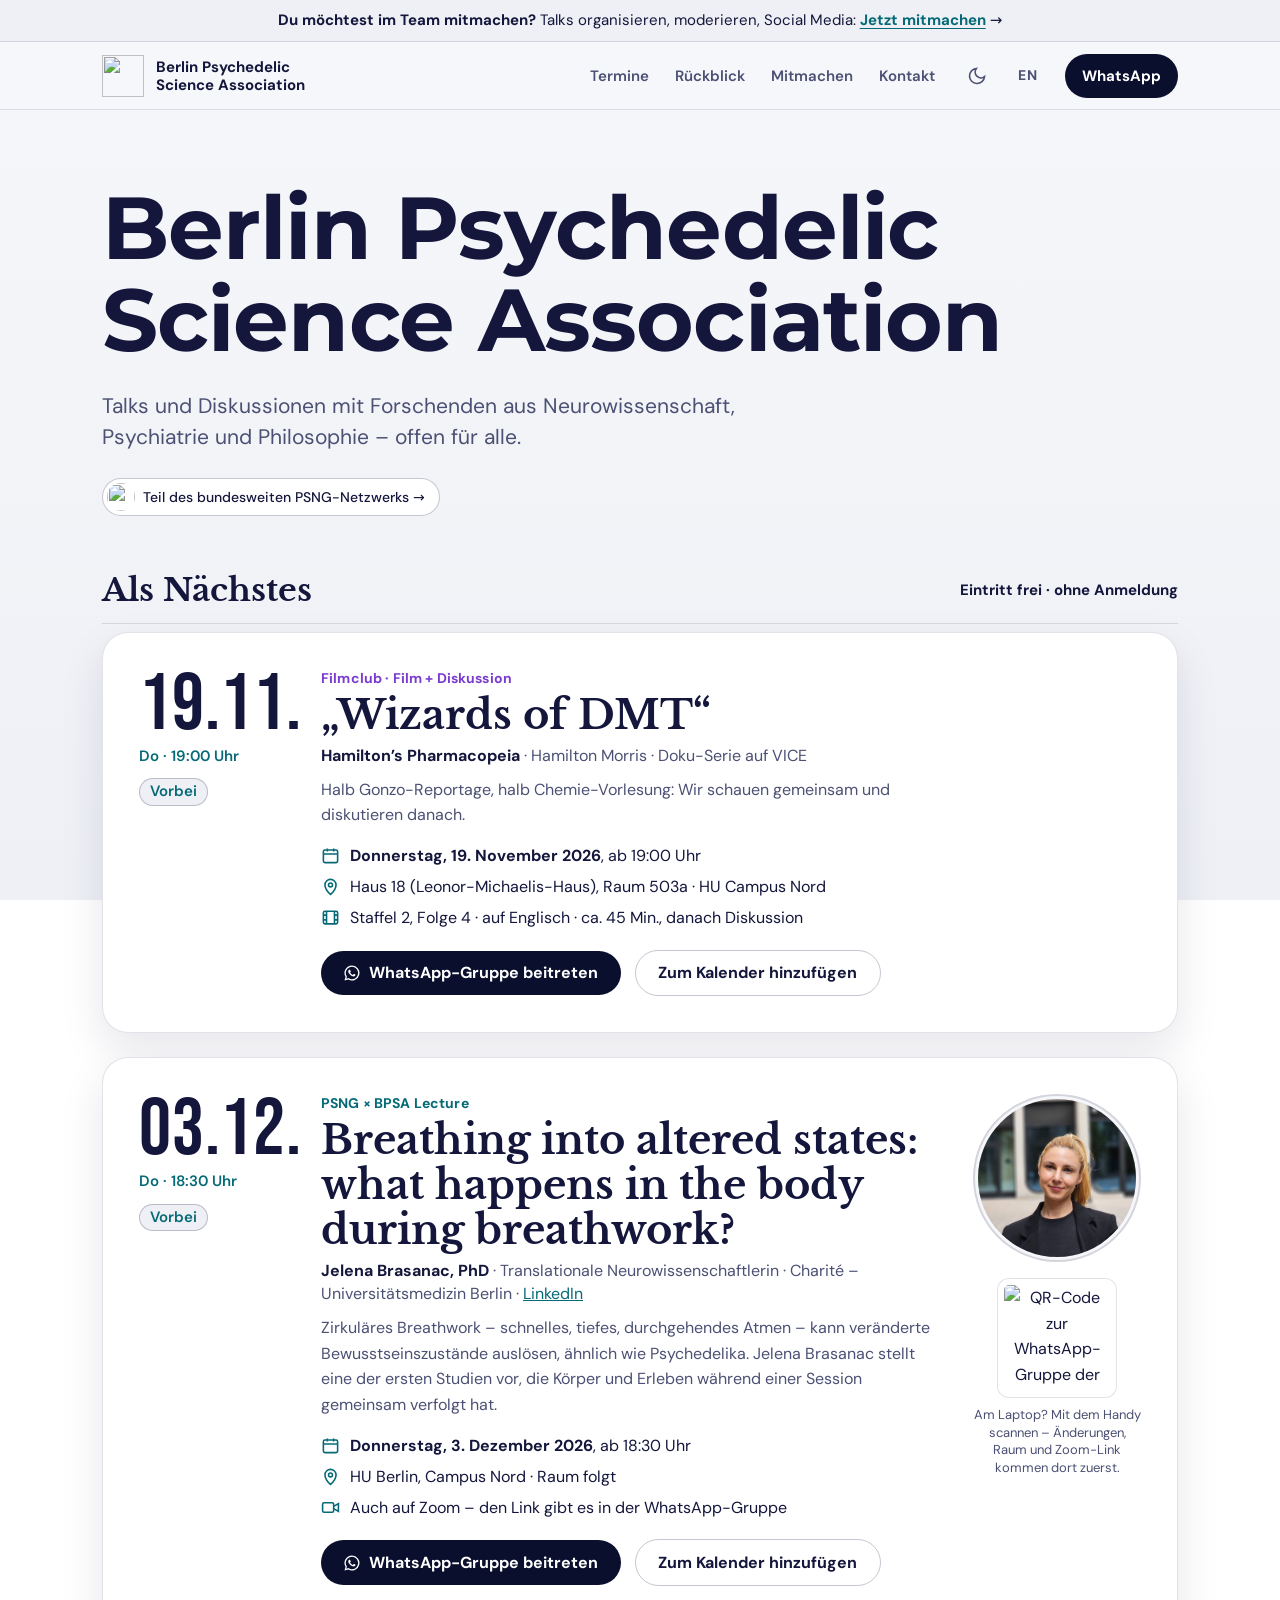
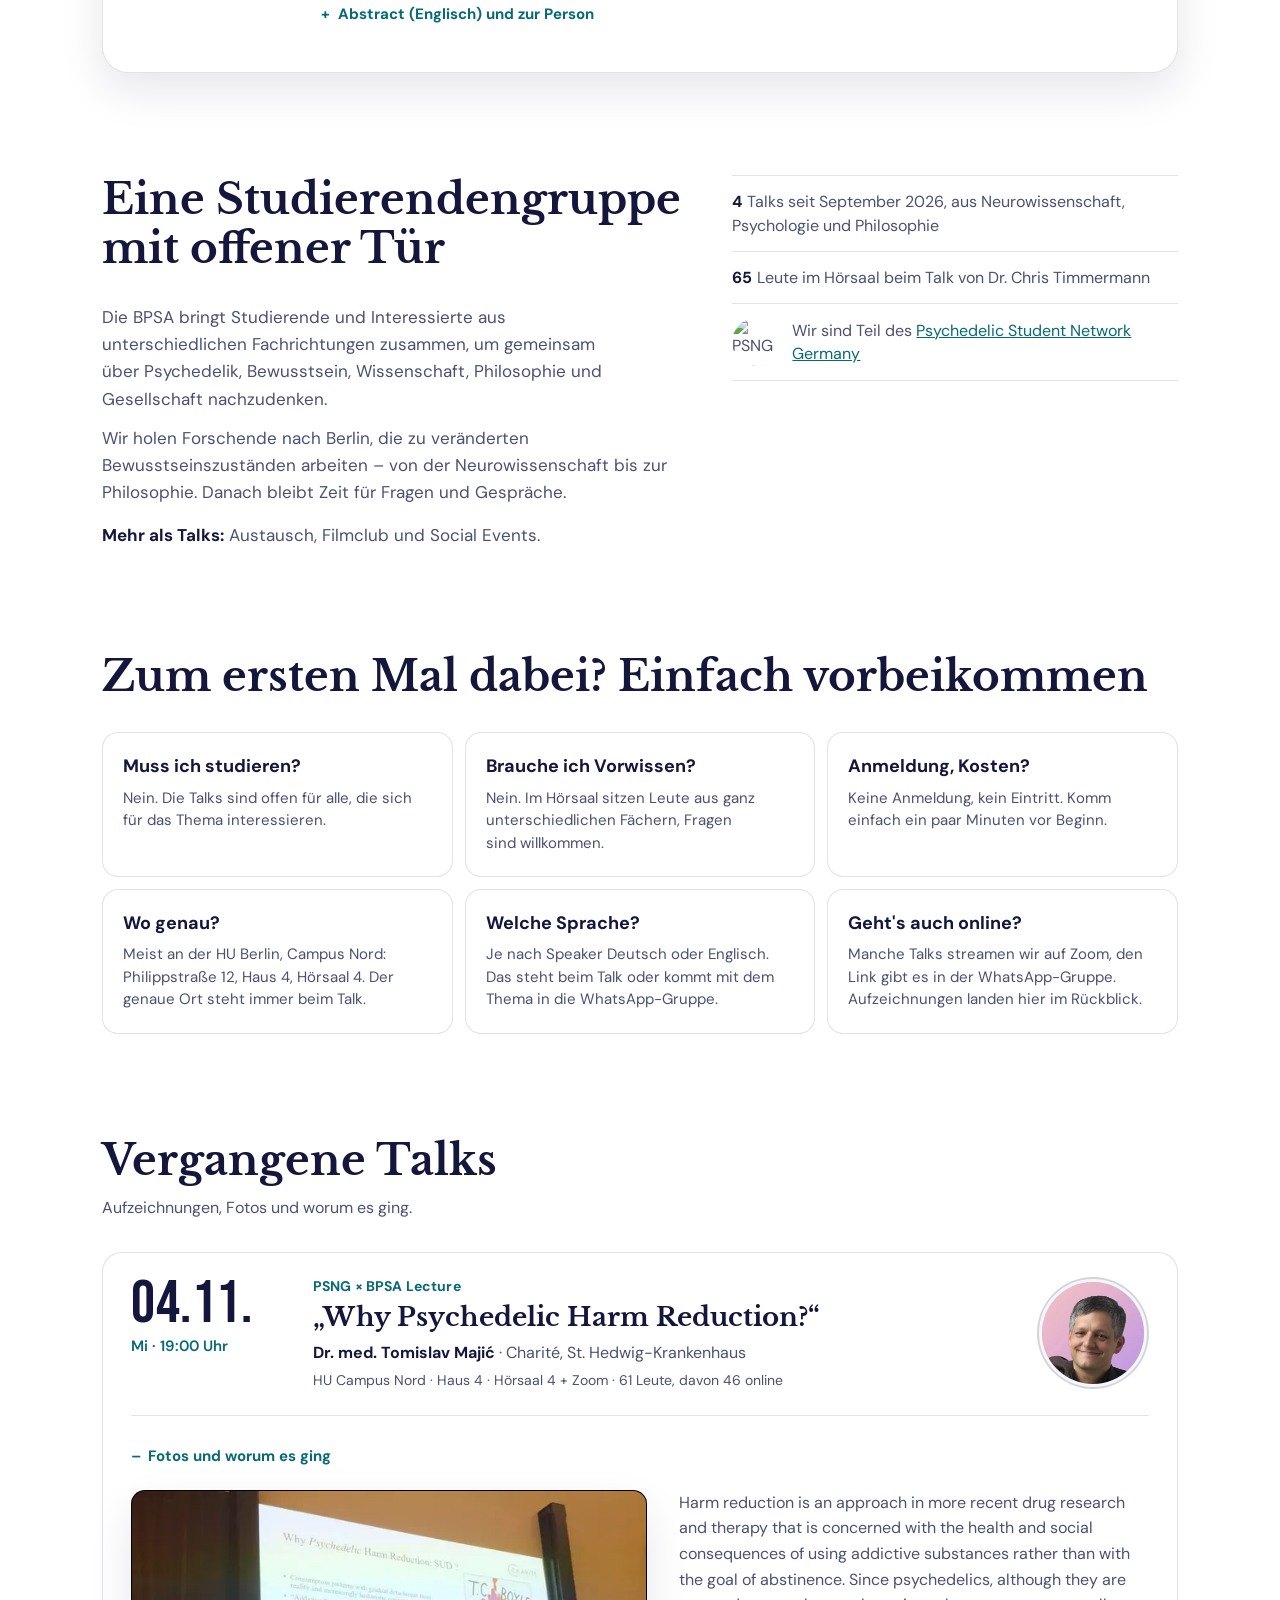
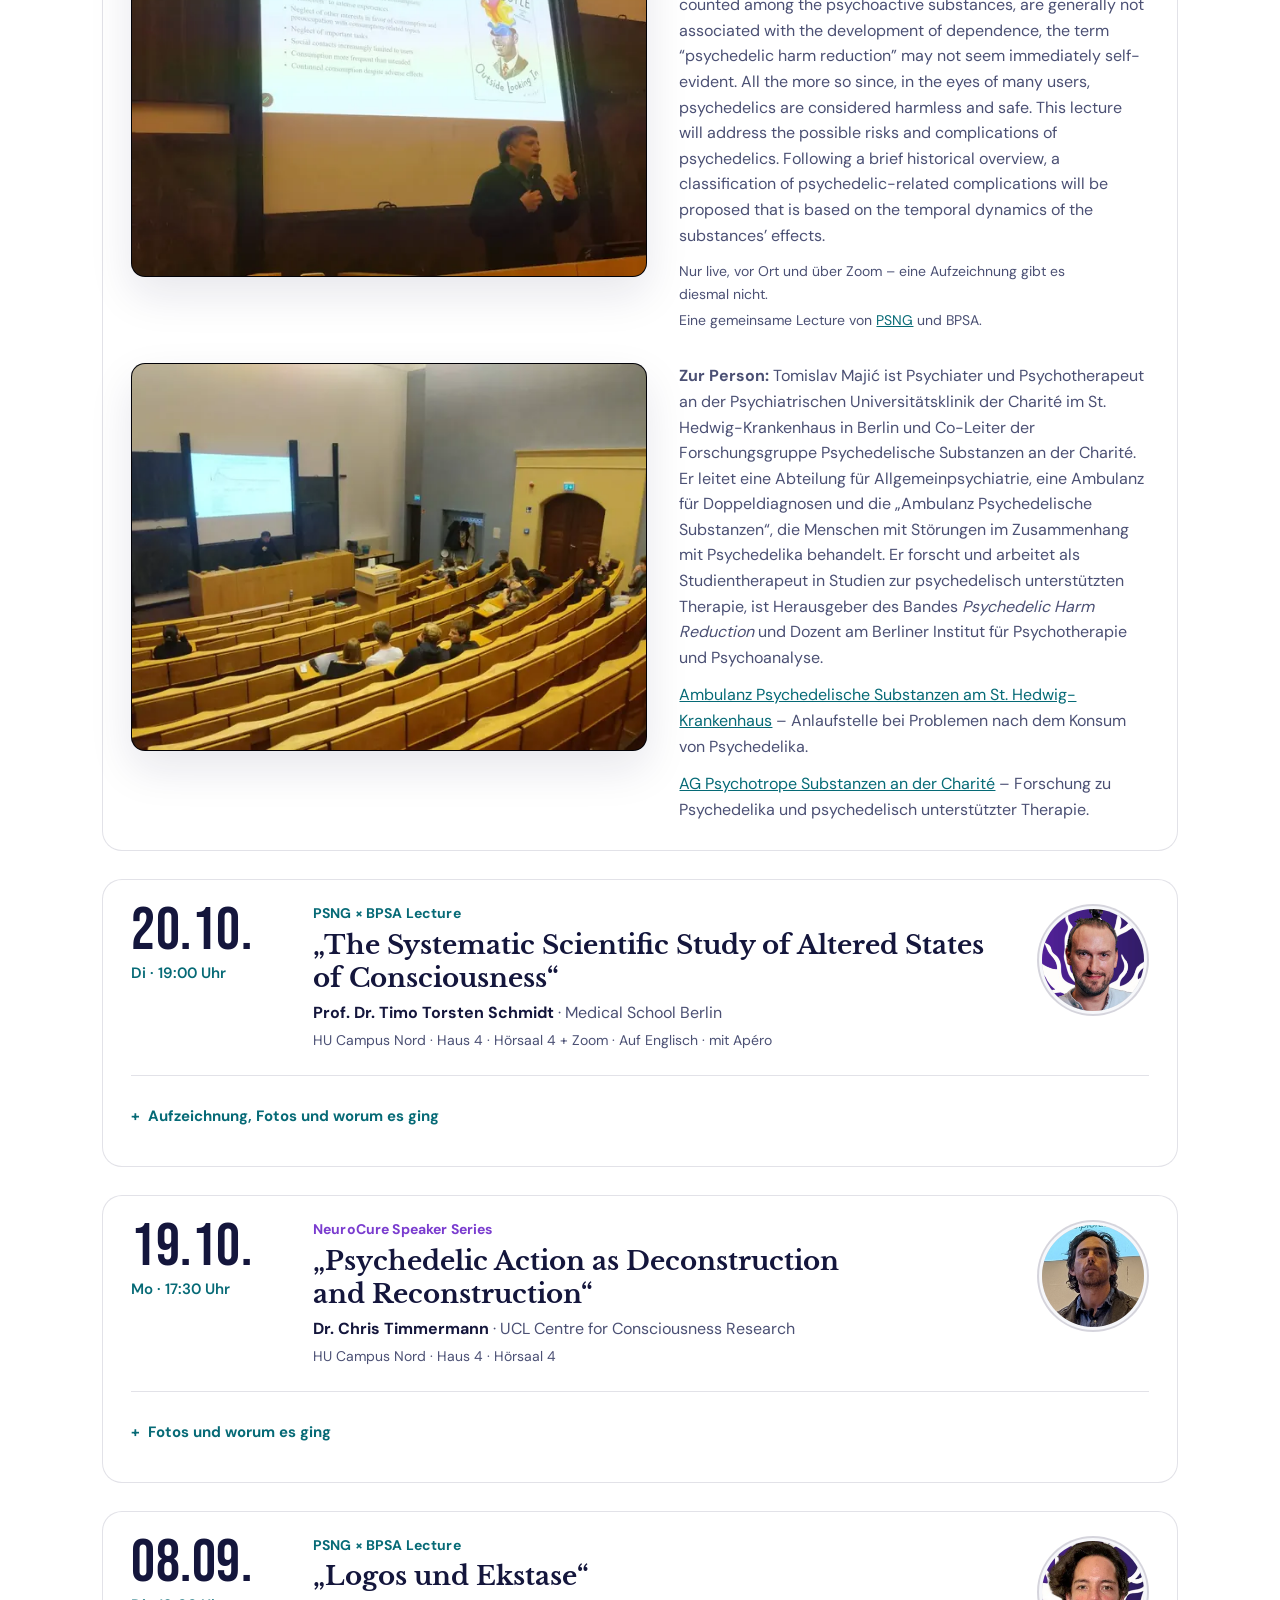
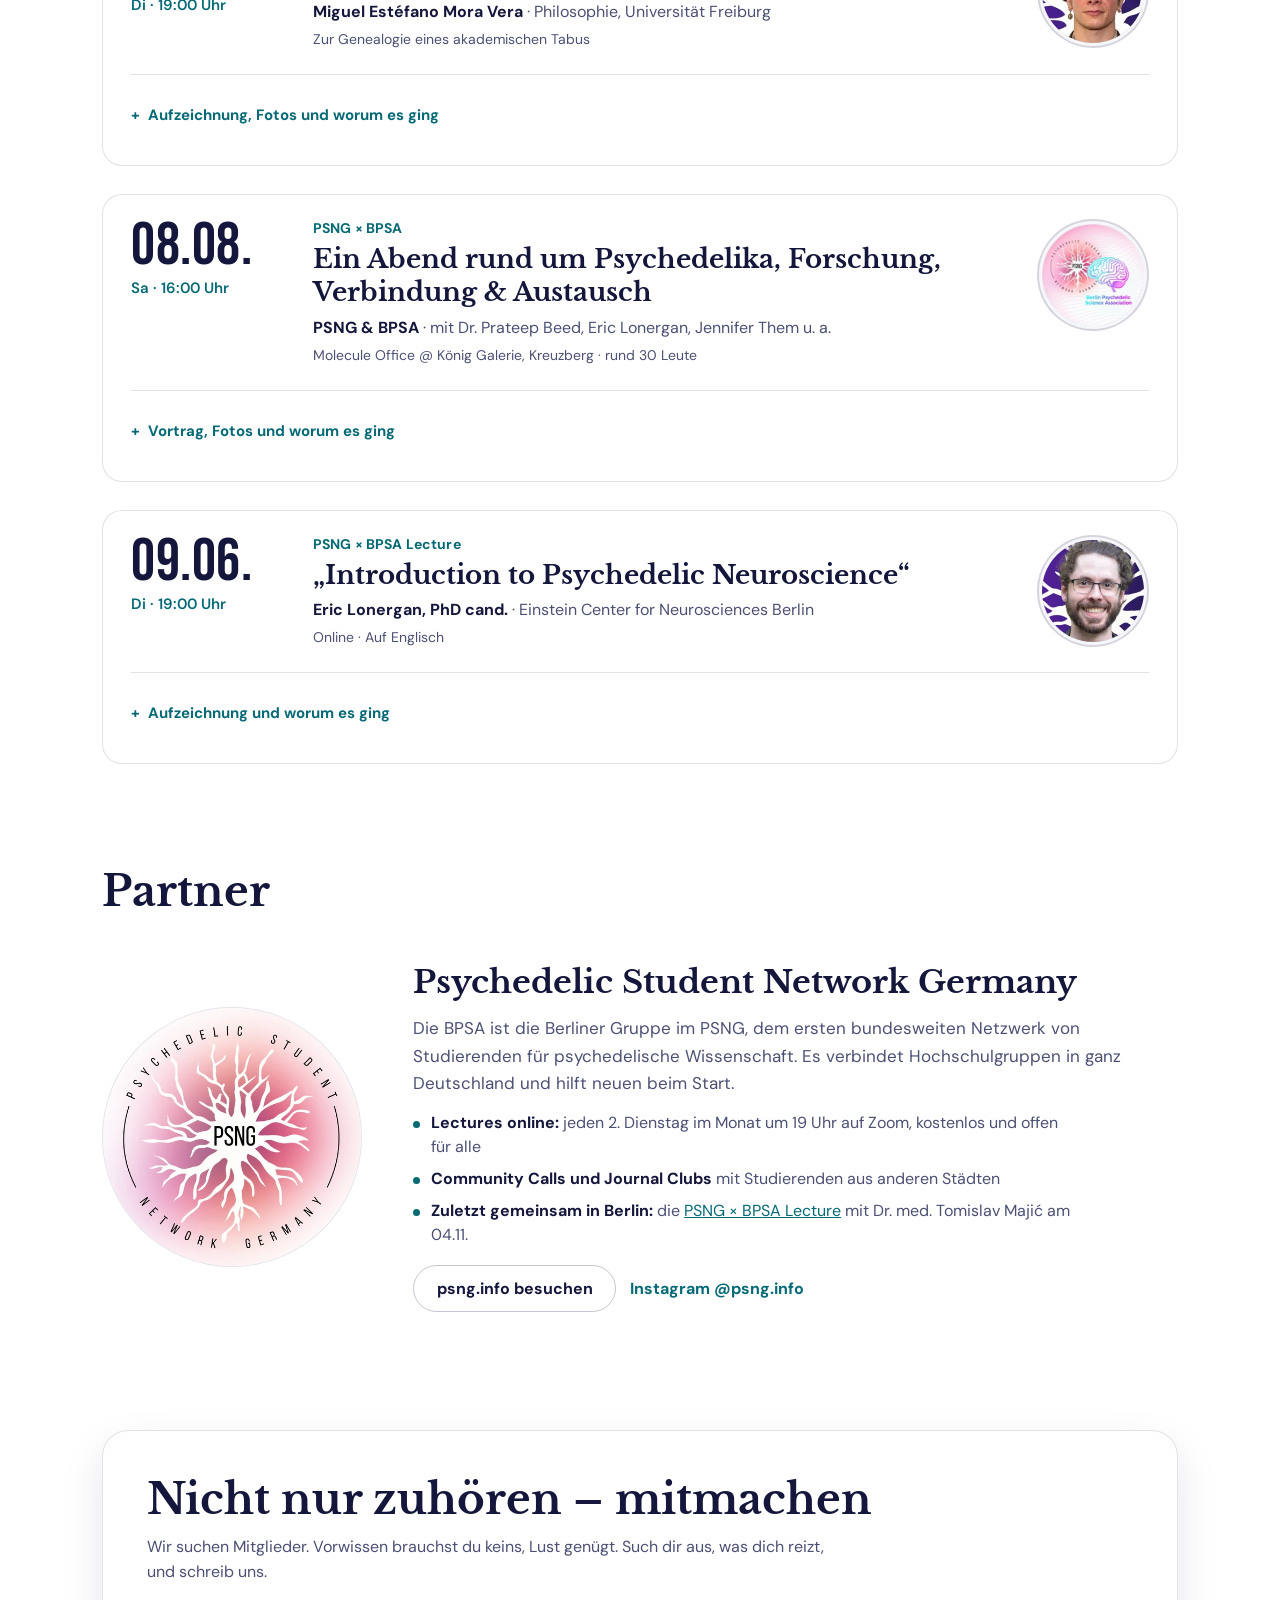
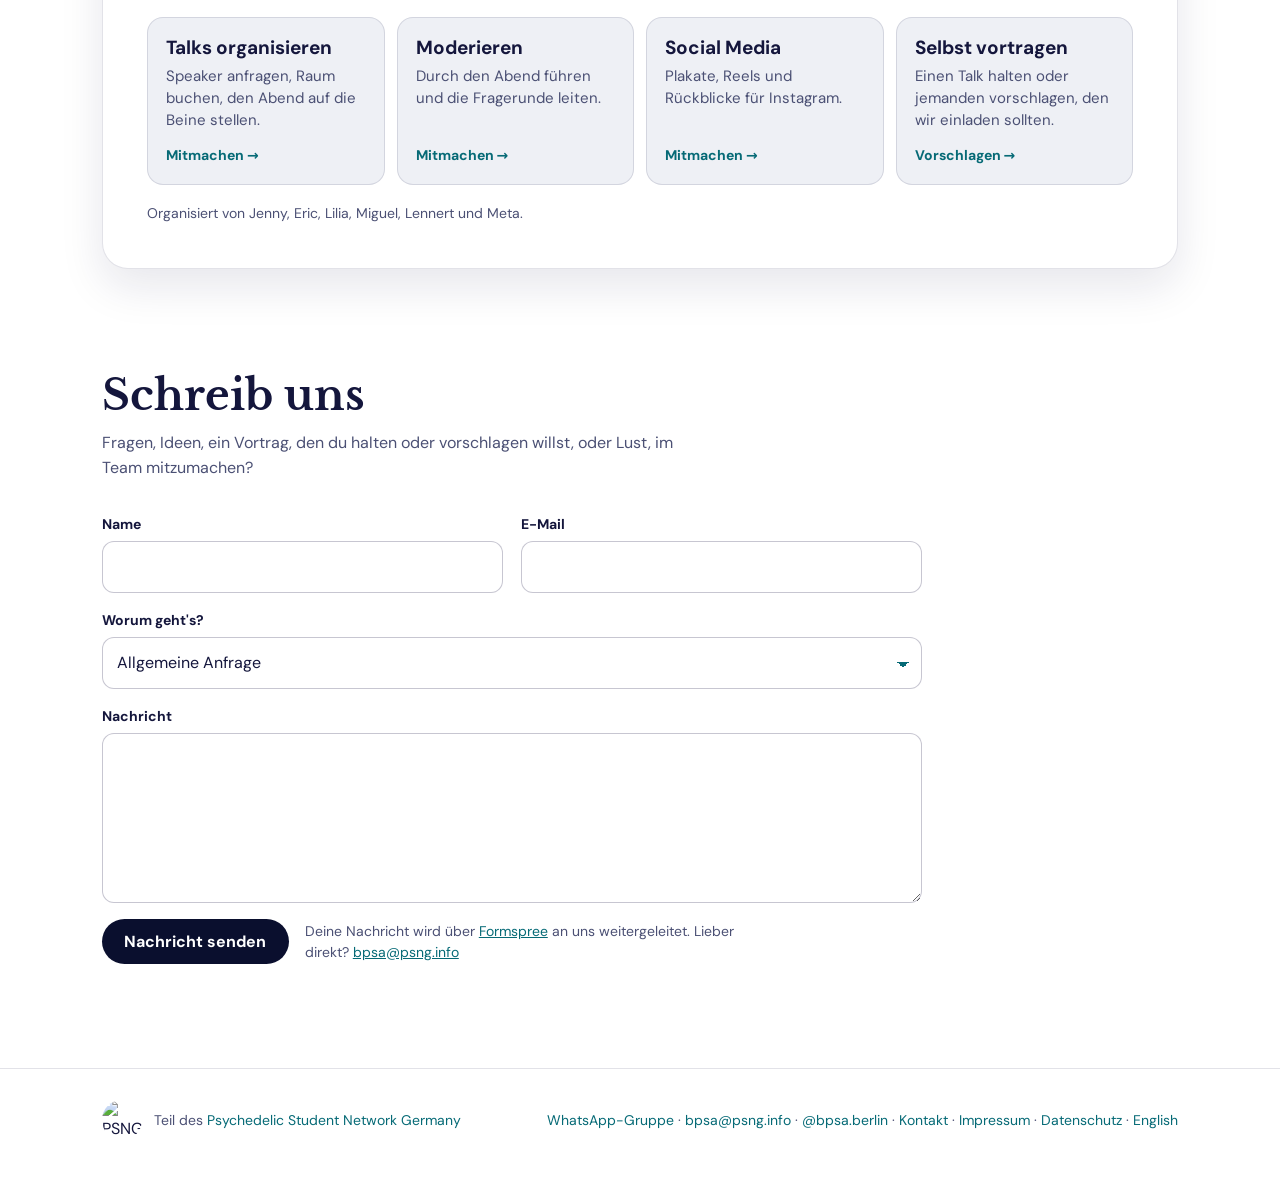
==== commit 355403c3: "Talk 20.10.: Aufzeichnung von Timo T. Schmidt online Co-Authored-By: Claude Opus 5.5 <noreply@anthro" ====
--- a/index.html
+++ b/index.html
@@ -303,17 +303,15 @@
           <div class="ring"><img src="tts/portrait.jpg" width="400" height="400" loading="lazy" decoding="async" alt="Prof. Dr. Timo Torsten Schmidt"></div>
         </div>
         <details class="talk-more">
-          <summary>Fotos und worum es ging</summary>
+          <summary>Aufzeichnung, Fotos und worum es ging</summary>
           <div class="talk-more-body">
         <div class="talk-body">
           <div class="video">
-            <!-- Sobald die Aufzeichnung online ist: data-embed setzen, class="pending",
-                 aria-disabled und das Schild entfernen – fertig. -->
-            <button class="facade pending" type="button" aria-disabled="true"
+            <button class="facade" type="button" data-embed="https://www.youtube-nocookie.com/embed/2ZRmTGihVBI?autoplay=1&amp;rel=0"
                     data-title="Aufzeichnung: The Systematic Scientific Study of Altered States of Consciousness"
-                    aria-label="Aufzeichnung folgt: The Systematic Scientific Study of Altered States of Consciousness">
+                    aria-label="Aufzeichnung abspielen: The Systematic Scientific Study of Altered States of Consciousness">
               <img src="yt-tts.webp" width="1280" height="720" loading="lazy" decoding="async" alt="">
-              <span class="pending-badge">Aufzeichnung folgt</span>
+              <span class="play"></span>
             </button>
           </div>
           <div class="talk-text">
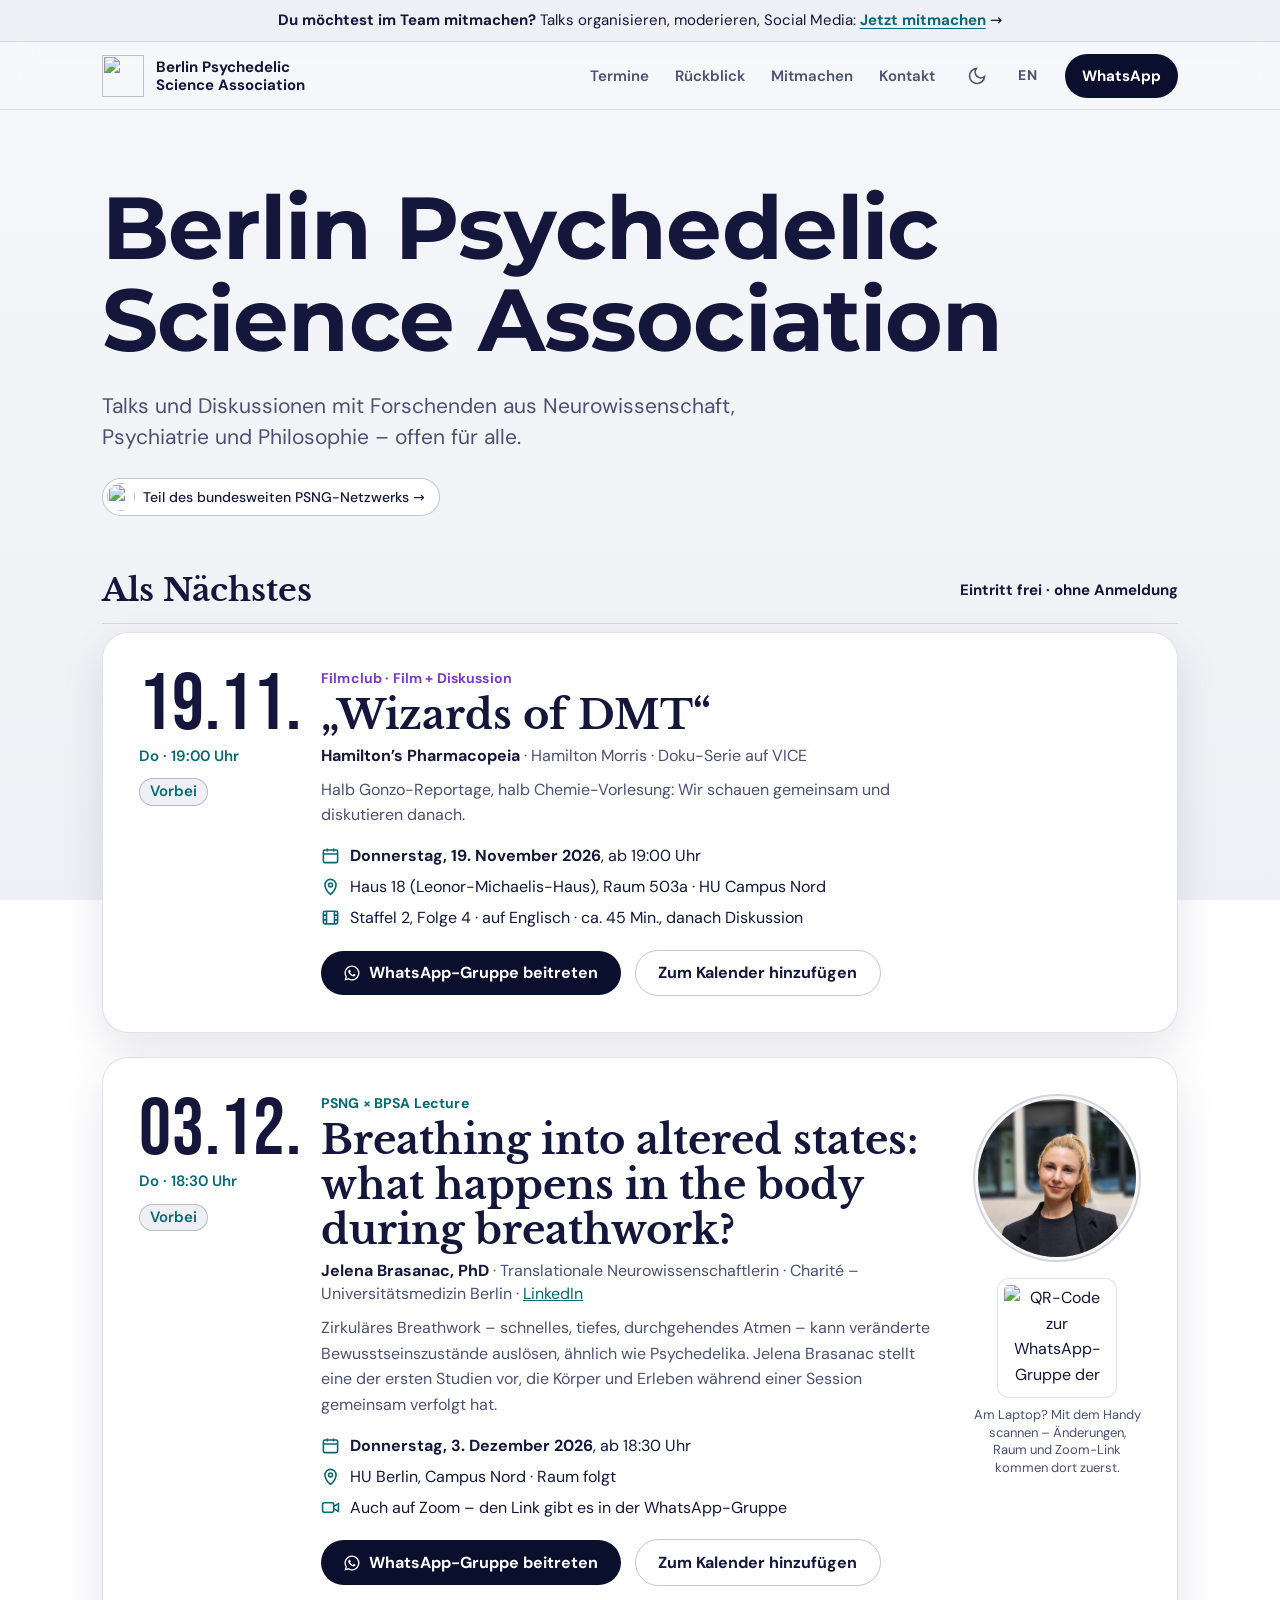
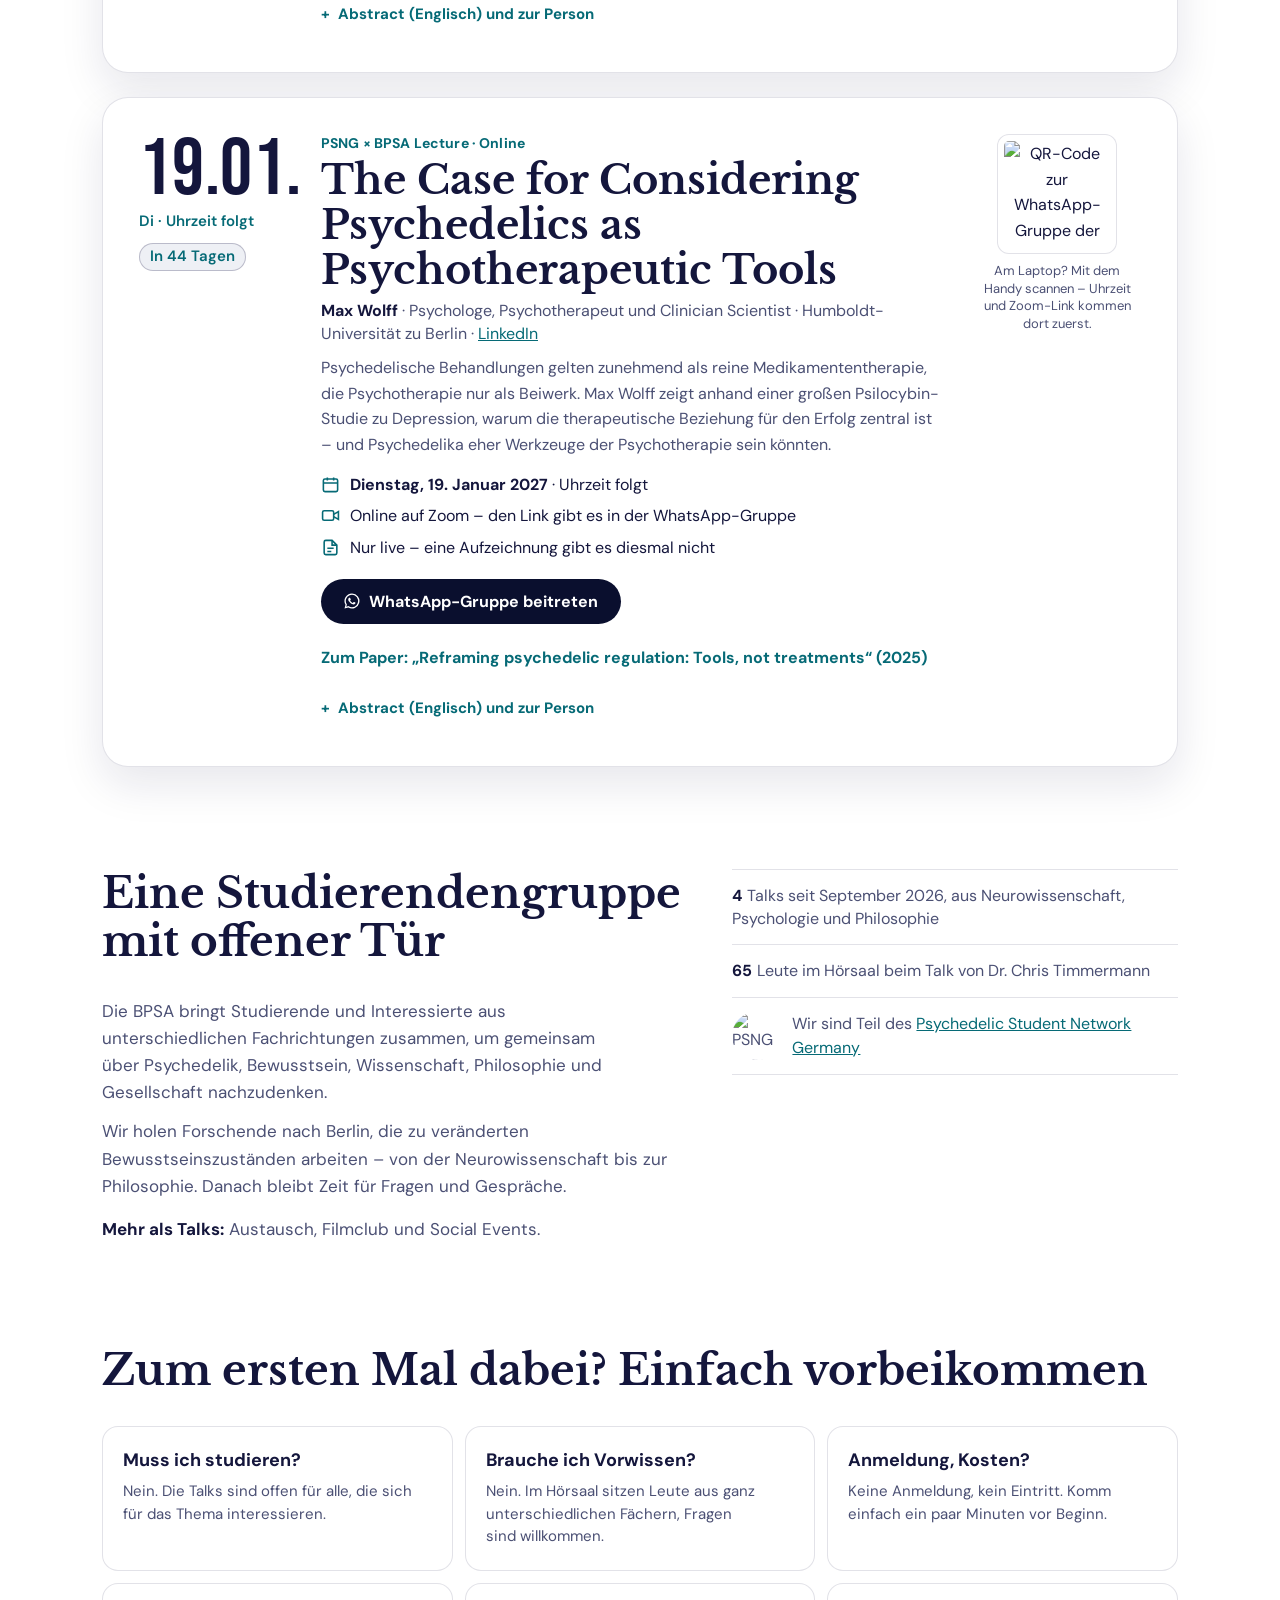
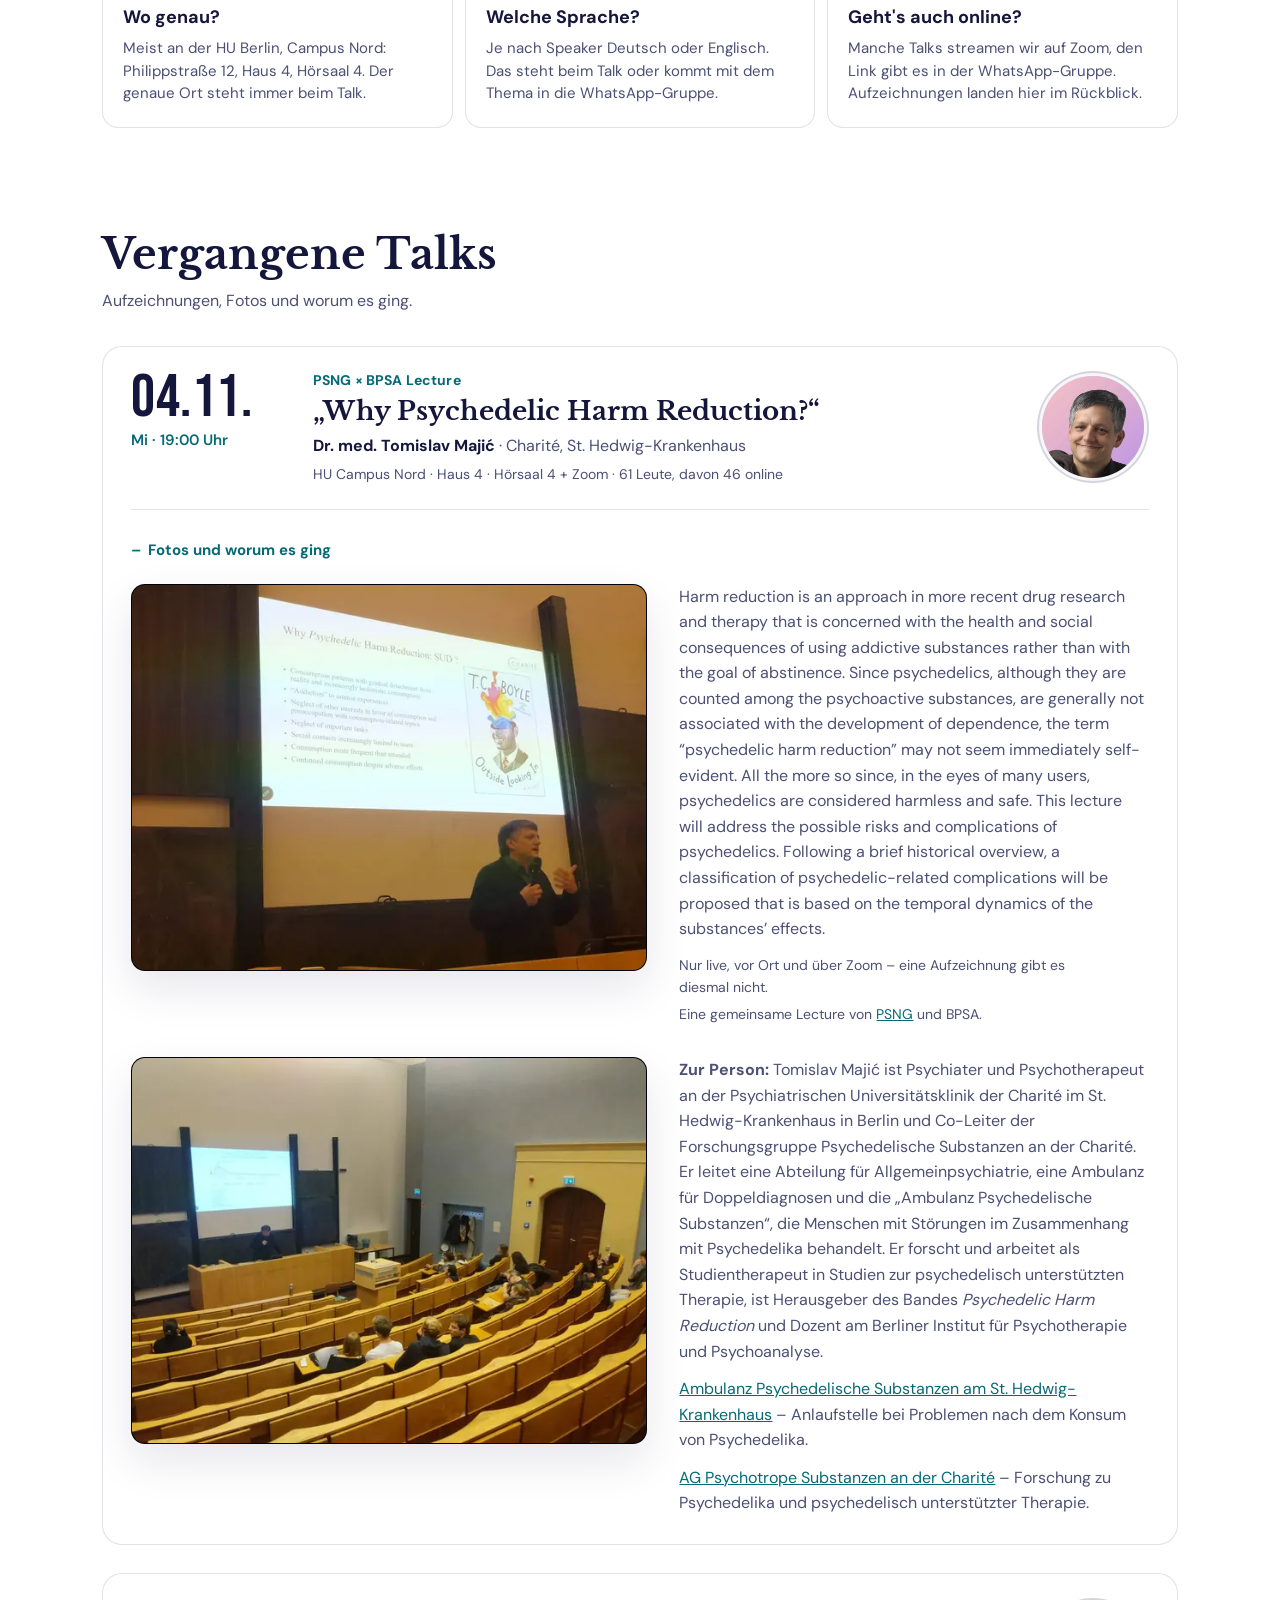
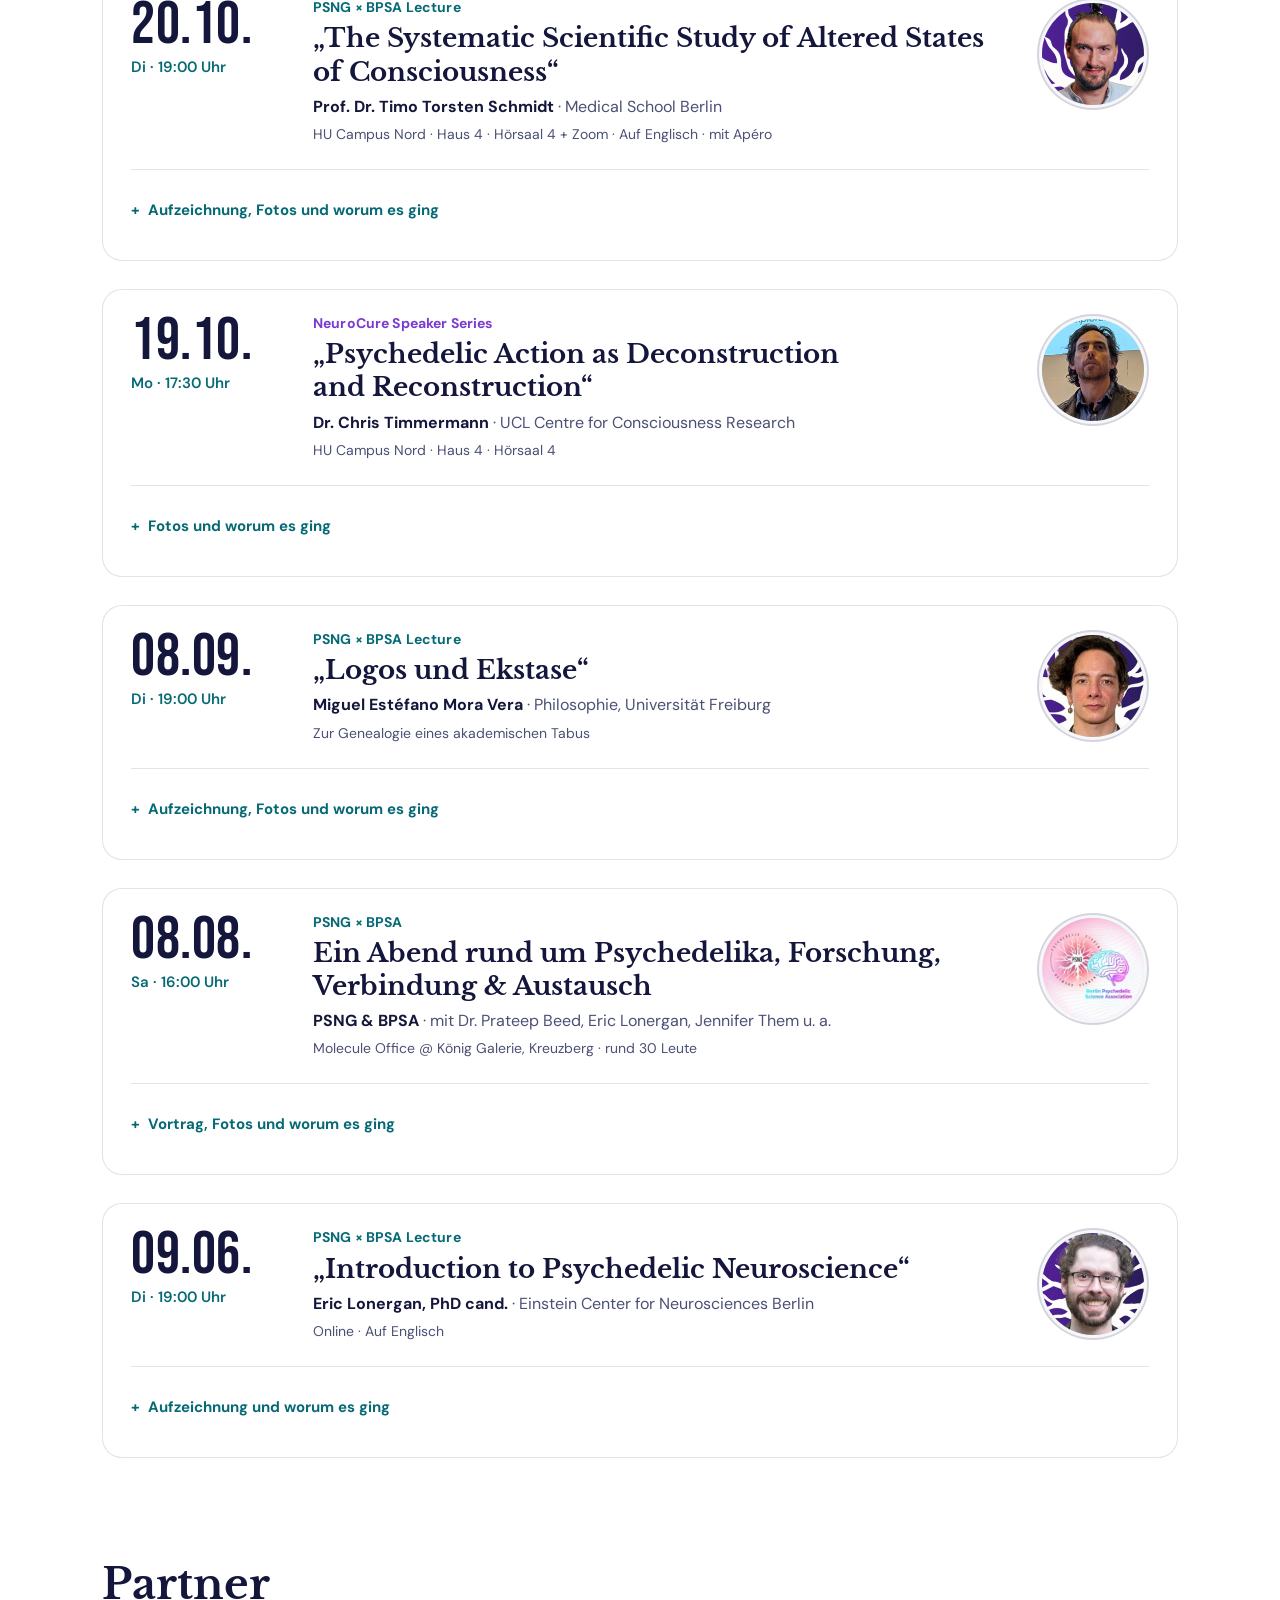
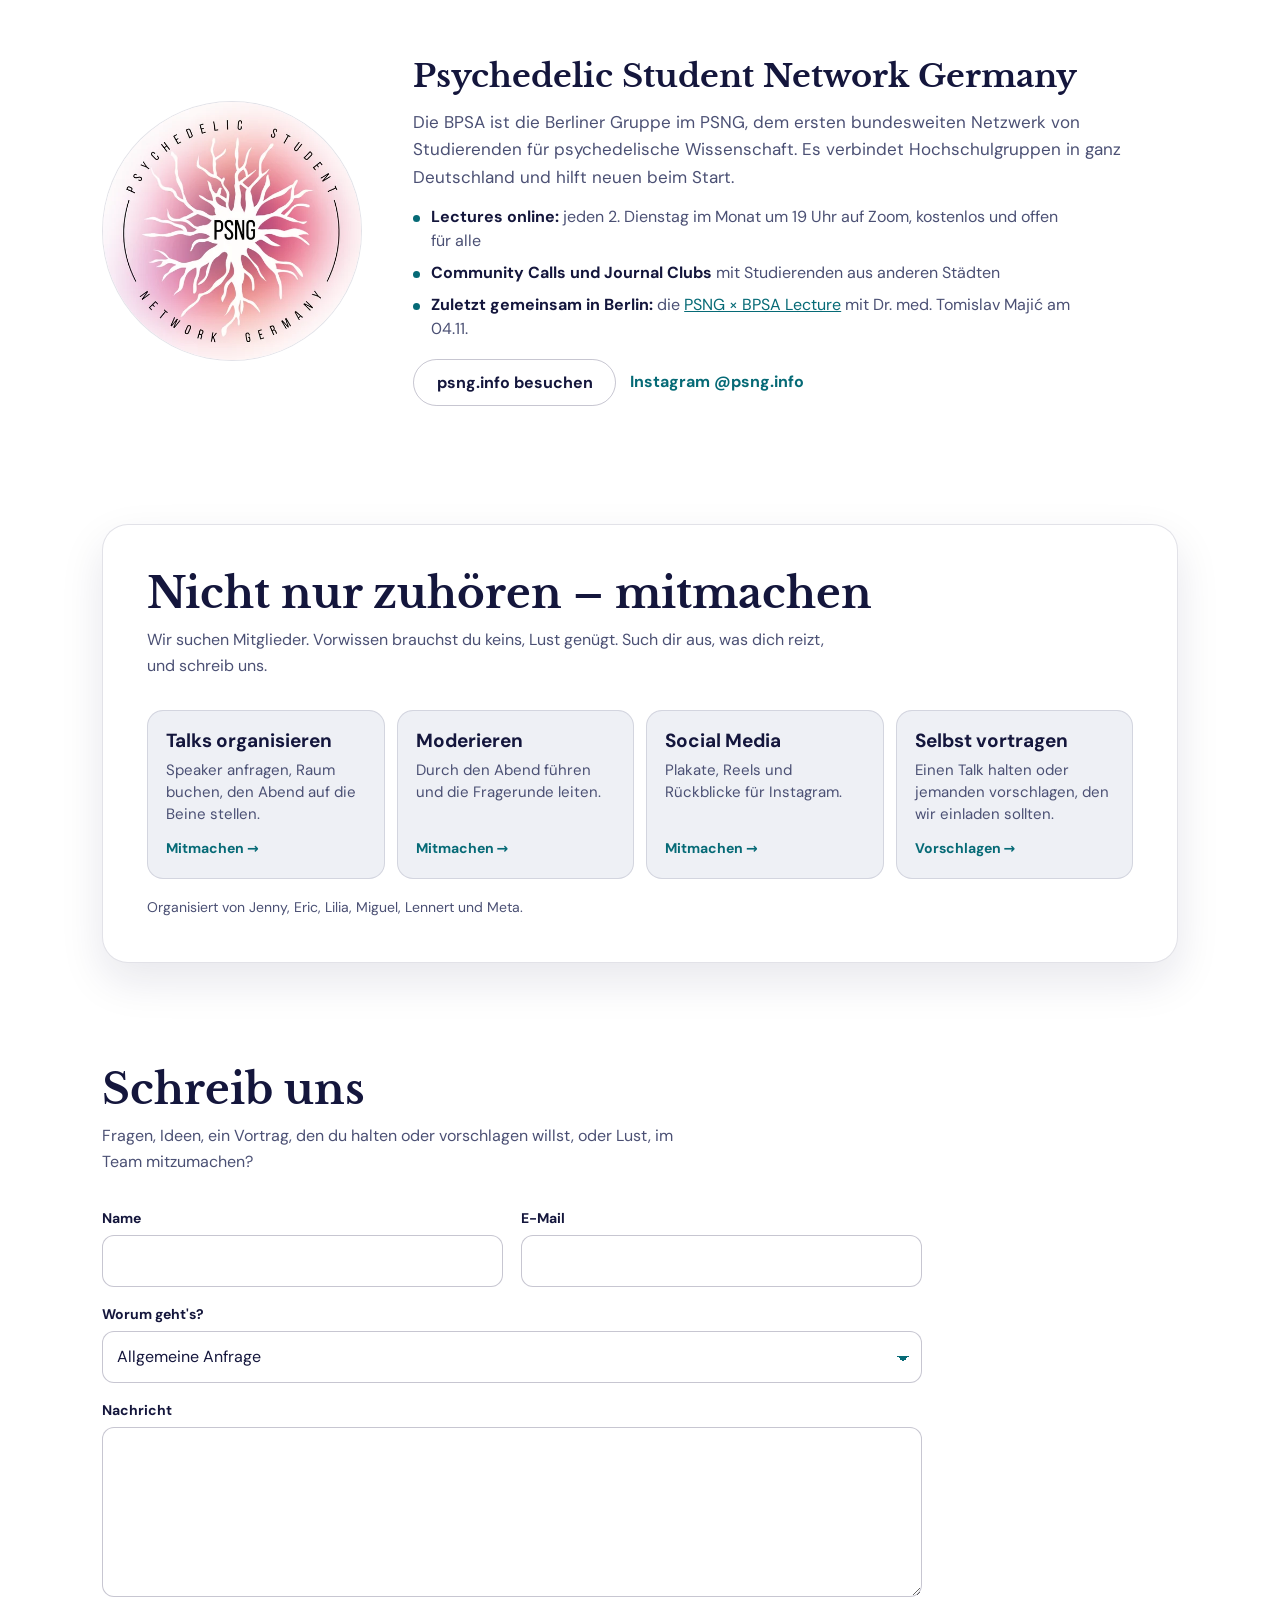
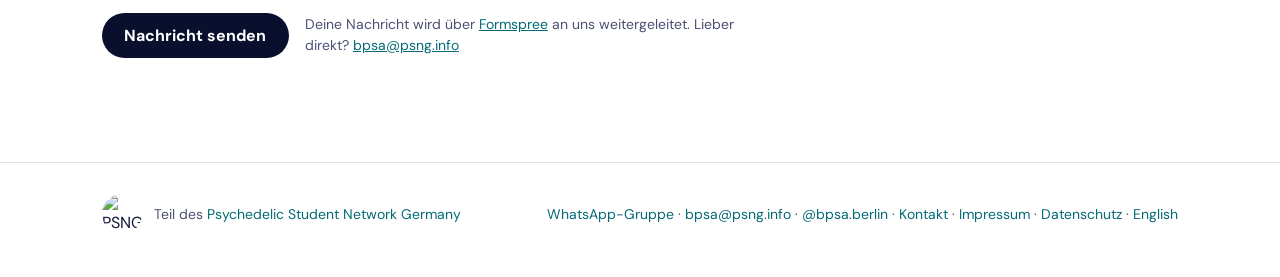
==== commit 80cd79a8: "Wolff-Lecture am 19.01.2027 unter „Als Nächstes“ (online) - Neue Karte: Titel, Teaser, englischer Ab" ====
--- a/index.html
+++ b/index.html
@@ -4,7 +4,7 @@
 <meta charset="utf-8">
 <meta name="viewport" content="width=device-width, initial-scale=1">
 <title>Berlin Psychedelic Science Association</title>
-<meta name="description" content="Die BPSA bringt Studierende und Interessierte zusammen, um über Psychedelika, Bewusstsein und Wissenschaft nachzudenken. Als Nächstes: Filmabend am 19.11.2026 und Talk mit Jelena Brasanac, PhD (Charité) am 03.12.2026.">
+<meta name="description" content="Die BPSA bringt Studierende und Interessierte zusammen, um über Psychedelika, Bewusstsein und Wissenschaft nachzudenken. Als Nächstes: Talk mit Jelena Brasanac, PhD (Charité) am 03.12.2026 und Online-Lecture mit Max Wolff (HU Berlin) am 19.01.2027.">
 <meta name="theme-color" content="#0a0f2e">
 <link rel="canonical" href="https://bpsa.psng.info/">
 <link rel="alternate" hreflang="de" href="https://bpsa.psng.info/">
@@ -15,7 +15,7 @@
 <meta property="og:type" content="website">
 <meta property="og:url" content="https://bpsa.psng.info/">
 <meta property="og:title" content="Berlin Psychedelic Science Association">
-<meta property="og:description" content="Filmabend am Do, 19.11.2026, 19 Uhr: „Wizards of DMT“ (Hamilton’s Pharmacopeia). Talk am Do, 03.12.2026, 18:30 Uhr, mit Jelena Brasanac, PhD (Charité), vor Ort und auf Zoom. Eintritt frei.">
+<meta property="og:description" content="Talk am Do, 03.12.2026, 18:30 Uhr, mit Jelena Brasanac, PhD (Charité), vor Ort und auf Zoom. Online-Lecture am Di, 19.01.2027, mit Max Wolff (HU Berlin): „The Case for Considering Psychedelics as Psychotherapeutic Tools“. Eintritt frei.">
 <meta property="og:image" content="https://bpsa.psng.info/og.jpg">
 <meta property="og:image:width" content="1200">
 <meta property="og:image:height" content="630">
@@ -71,6 +71,23 @@
   "isAccessibleForFree": true,
   "image": "https://bpsa.psng.info/og.jpg",
   "url": "https://bpsa.psng.info/"
+},
+{
+  "@context": "https://schema.org",
+  "@type": "Event",
+  "name": "PSNG × BPSA Lecture mit Max Wolff: The Case for Considering Psychedelics as Psychotherapeutic Tools",
+  "startDate": "2027-01-19",
+  "eventStatus": "https://schema.org/EventScheduled",
+  "eventAttendanceMode": "https://schema.org/OnlineEventAttendanceMode",
+  "location": { "@type": "VirtualLocation", "url": "https://bpsa.psng.info/" },
+  "performer": { "@type": "Person", "name": "Max Wolff" },
+  "organizer": [
+    { "@type": "Organization", "name": "Berlin Psychedelic Science Association", "url": "https://bpsa.psng.info/" },
+    { "@type": "Organization", "name": "Psychedelic Student Network Germany", "url": "https://psng.info" }
+  ],
+  "isAccessibleForFree": true,
+  "image": "https://bpsa.psng.info/og.jpg",
+  "url": "https://bpsa.psng.info/"
 }
 ]
 </script>
@@ -210,6 +227,47 @@
         </aside>
       </div>
     </article>
+    <article class="row next" aria-labelledby="t-wolff">
+      <div class="date">
+        <b>19.01.</b>
+        <span>Di · Uhrzeit folgt</span>
+        <!-- Uhrzeit offen: bis 23:59 zählt der Tag als „heute“, danach als vorbei. -->
+        <span class="soon" data-countdown="2027-01-19T23:59" data-until="2027-01-20T00:00"></span>
+      </div>
+      <div class="row-body">
+        <p class="series cyan">PSNG × BPSA Lecture · Online</p>
+        <h3 id="t-wolff"><span lang="en">The Case for Considering Psychedelics as Psychotherapeutic Tools</span></h3>
+        <p class="speaker"><b>Max Wolff</b> <span>· Psychologe, Psychotherapeut und Clinician Scientist · Humboldt-Universität zu Berlin · <a href="https://www.linkedin.com/in/max-wolff-4993701ba/" target="_blank" rel="noopener" data-goatcounter-click="linkedin-wolff">LinkedIn</a></span></p>
+        <p class="topic">Psychedelische Behandlungen gelten zunehmend als reine Medikamententherapie, die Psychotherapie nur als Beiwerk. Max Wolff zeigt anhand einer großen Psilocybin-Studie zu Depression, warum die therapeutische Beziehung für den Erfolg zentral ist – und Psychedelika eher Werkzeuge der Psychotherapie sein könnten.</p>
+        <ul class="facts">
+          <li><svg viewBox="0 0 24 24" fill="none" stroke="currentColor" stroke-width="2" aria-hidden="true"><rect x="3" y="5" width="18" height="16" rx="2"/><path d="M3 10h18M8 3v4M16 3v4"/></svg>
+            <span><b>Dienstag, 19. Januar 2027</b> · Uhrzeit folgt</span></li>
+          <li><svg viewBox="0 0 24 24" fill="none" stroke="currentColor" stroke-width="2" aria-hidden="true"><rect x="2" y="6" width="14" height="12" rx="2"/><path d="M16 10.5l6-3.5v10l-6-3.5"/></svg>
+            <span>Online auf Zoom – den Link gibt es in der WhatsApp-Gruppe</span></li>
+          <li><svg viewBox="0 0 24 24" fill="none" stroke="currentColor" stroke-width="2" aria-hidden="true"><path d="M14 3H6a2 2 0 0 0-2 2v14a2 2 0 0 0 2 2h12a2 2 0 0 0 2-2V9z"/><path d="M14 3v6h6M8 13h8M8 17h5"/></svg>
+            <span>Nur live – eine Aufzeichnung gibt es diesmal nicht</span></li>
+        </ul>
+        <div class="actions">
+          <a class="btn" href="https://chat.whatsapp.com/FjeicaFArV1JHYoMaVckRW?mode=gi_t" target="_blank" rel="noopener" data-goatcounter-click="whatsapp-wolff">
+            <svg viewBox="0 0 24 24" fill="currentColor" aria-hidden="true"><path d="M12 2a10 10 0 0 0-8.6 15.1L2 22l5-1.3A10 10 0 1 0 12 2zm0 18.2c-1.5 0-3-.4-4.3-1.2l-.3-.2-3 .8.8-2.9-.2-.3A8.2 8.2 0 1 1 12 20.2zm4.5-6.1c-.2-.1-1.5-.7-1.7-.8-.2-.1-.4-.1-.6.1l-.8 1c-.1.2-.3.2-.5.1a6.7 6.7 0 0 1-3.3-2.9c-.3-.4.2-.4.7-1.4.1-.2 0-.3 0-.4l-.8-1.8c-.2-.5-.4-.4-.6-.4h-.5c-.2 0-.4.1-.6.3-.2.2-.8.8-.8 2s.8 2.3.9 2.5c.1.2 1.6 2.5 4 3.5 1.5.6 2 .7 2.8.6.4-.1 1.5-.6 1.7-1.2.2-.6.2-1.1.1-1.2l-.5-.2z"/></svg>
+            WhatsApp-Gruppe beitreten</a>
+          <a class="text-link" href="https://journals.sagepub.com/doi/10.1177/20503245251348272" target="_blank" rel="noopener" data-goatcounter-click="paper-wolff">Zum Paper: „Reframing psychedelic regulation: Tools, not treatments“ (2025)</a>
+        </div>
+        <details>
+          <summary>Abstract (Englisch) und zur Person</summary>
+          <div class="abstract">
+            <p lang="en">Psychedelic treatments for mental health conditions such as depression are increasingly viewed as primarily drug-based interventions, with psychotherapy (often misrepresented as “psychological support”) playing only a supportive or even dispensable role. However, growing evidence suggests that psychological processes, including the relationship between patient and therapist and psychotherapeutic aspects of the psychedelic experience, are central to treatment success. Drawing on findings from a large clinical trial of psilocybin for depression, this talk will explore how psychedelics may be better understood as tools that enable or enhance psychotherapy rather than as treatments in their own right.</p>
+            <p><b>Zur Person:</b> Max Wolff ist Psychologe, Psychotherapeut und Clinician Scientist an der Humboldt-Universität zu Berlin. Seine Forschung verbindet Psychedelika- und Psychotherapieforschung und untersucht psychologische Veränderungsprozesse in veränderten Bewusstseinszuständen. Als Forscher und Therapeut hat er an mehreren klinischen Studien in diesem Feld mitgewirkt und setzt sich für die Weiterentwicklung professioneller Ausbildungsprogramme in psychedelischer Therapie ein.</p>
+          </div>
+        </details>
+      </div>
+      <div class="next-side">
+        <aside class="qr" aria-label="WhatsApp-Gruppe per QR-Code">
+          <img src="whatsapp-qr.webp" width="420" height="420" loading="lazy" decoding="async" alt="QR-Code zur WhatsApp-Gruppe der BPSA">
+          <p>Am Laptop? Mit dem Handy scannen – Uhrzeit und Zoom-Link kommen dort zuerst.</p>
+        </aside>
+      </div>
+    </article>
   </section>
 
   <nav class="jump" aria-label="Weiter auf dieser Seite">
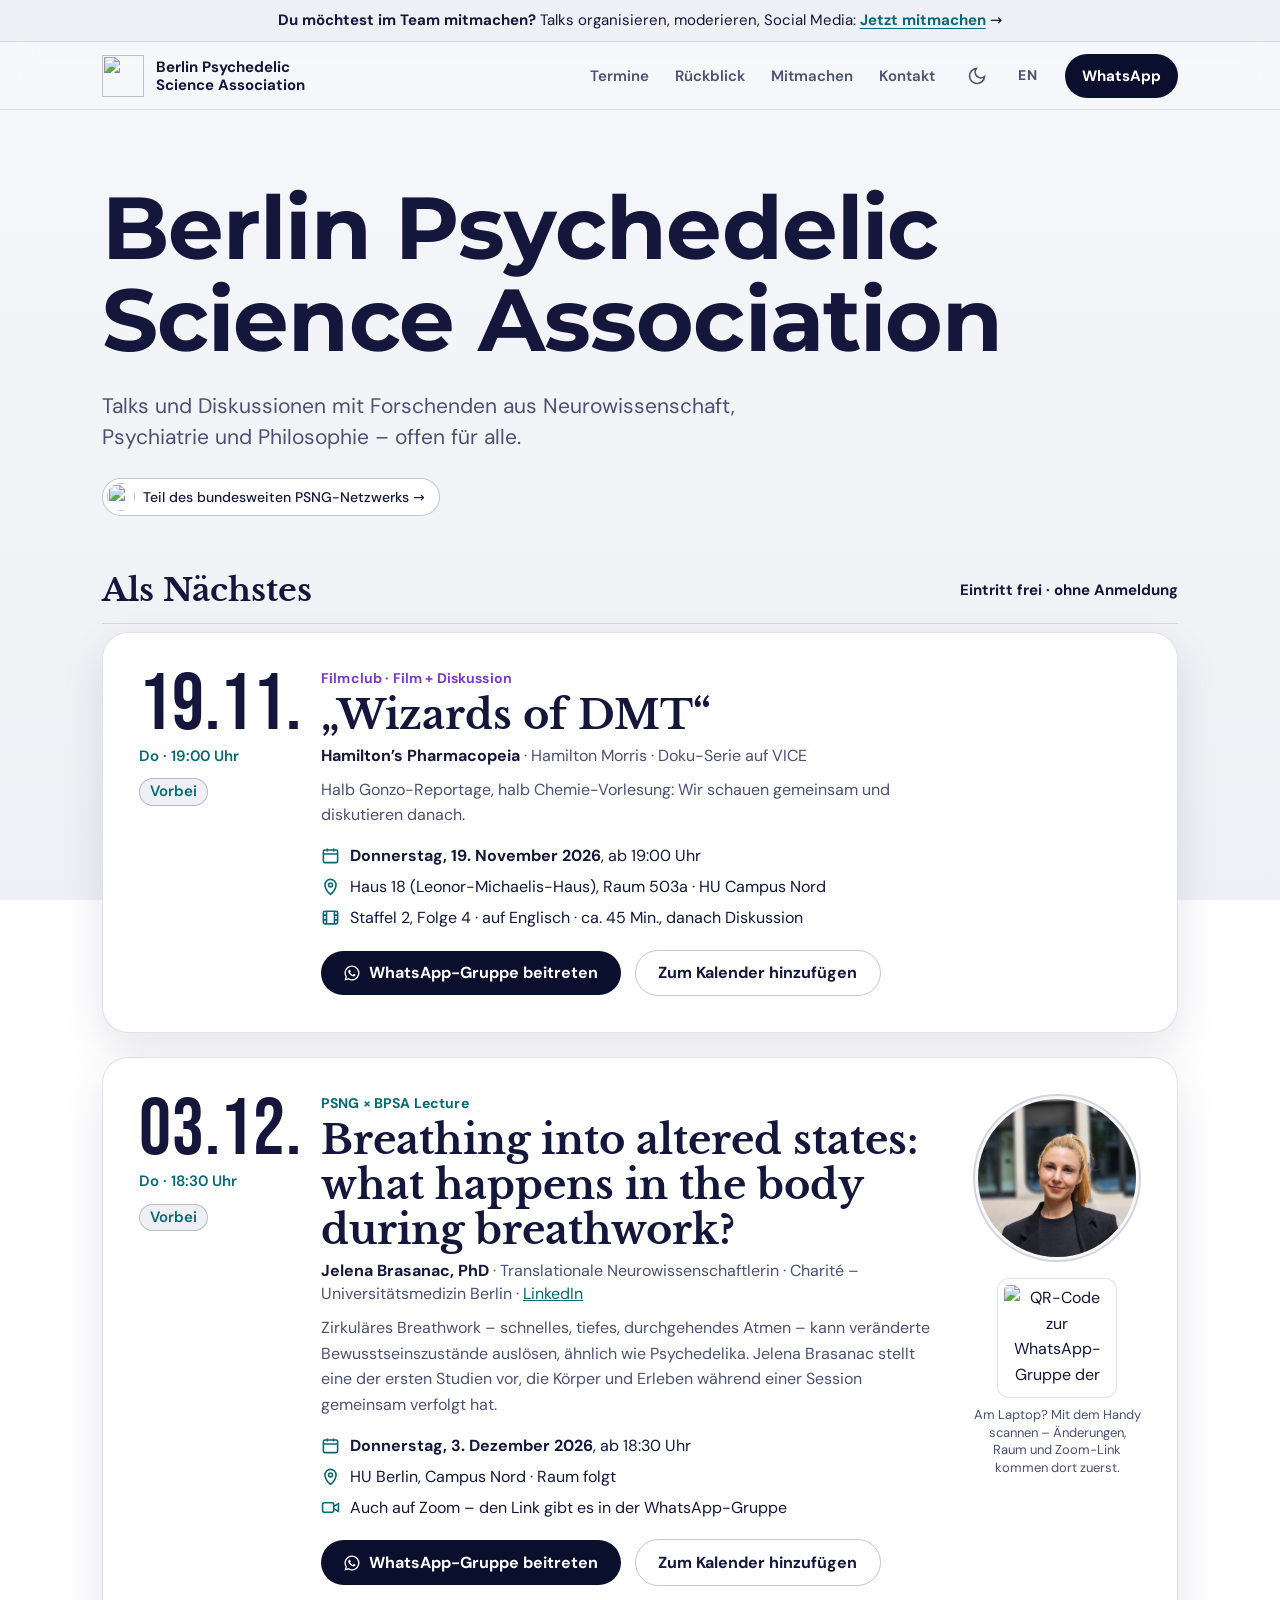
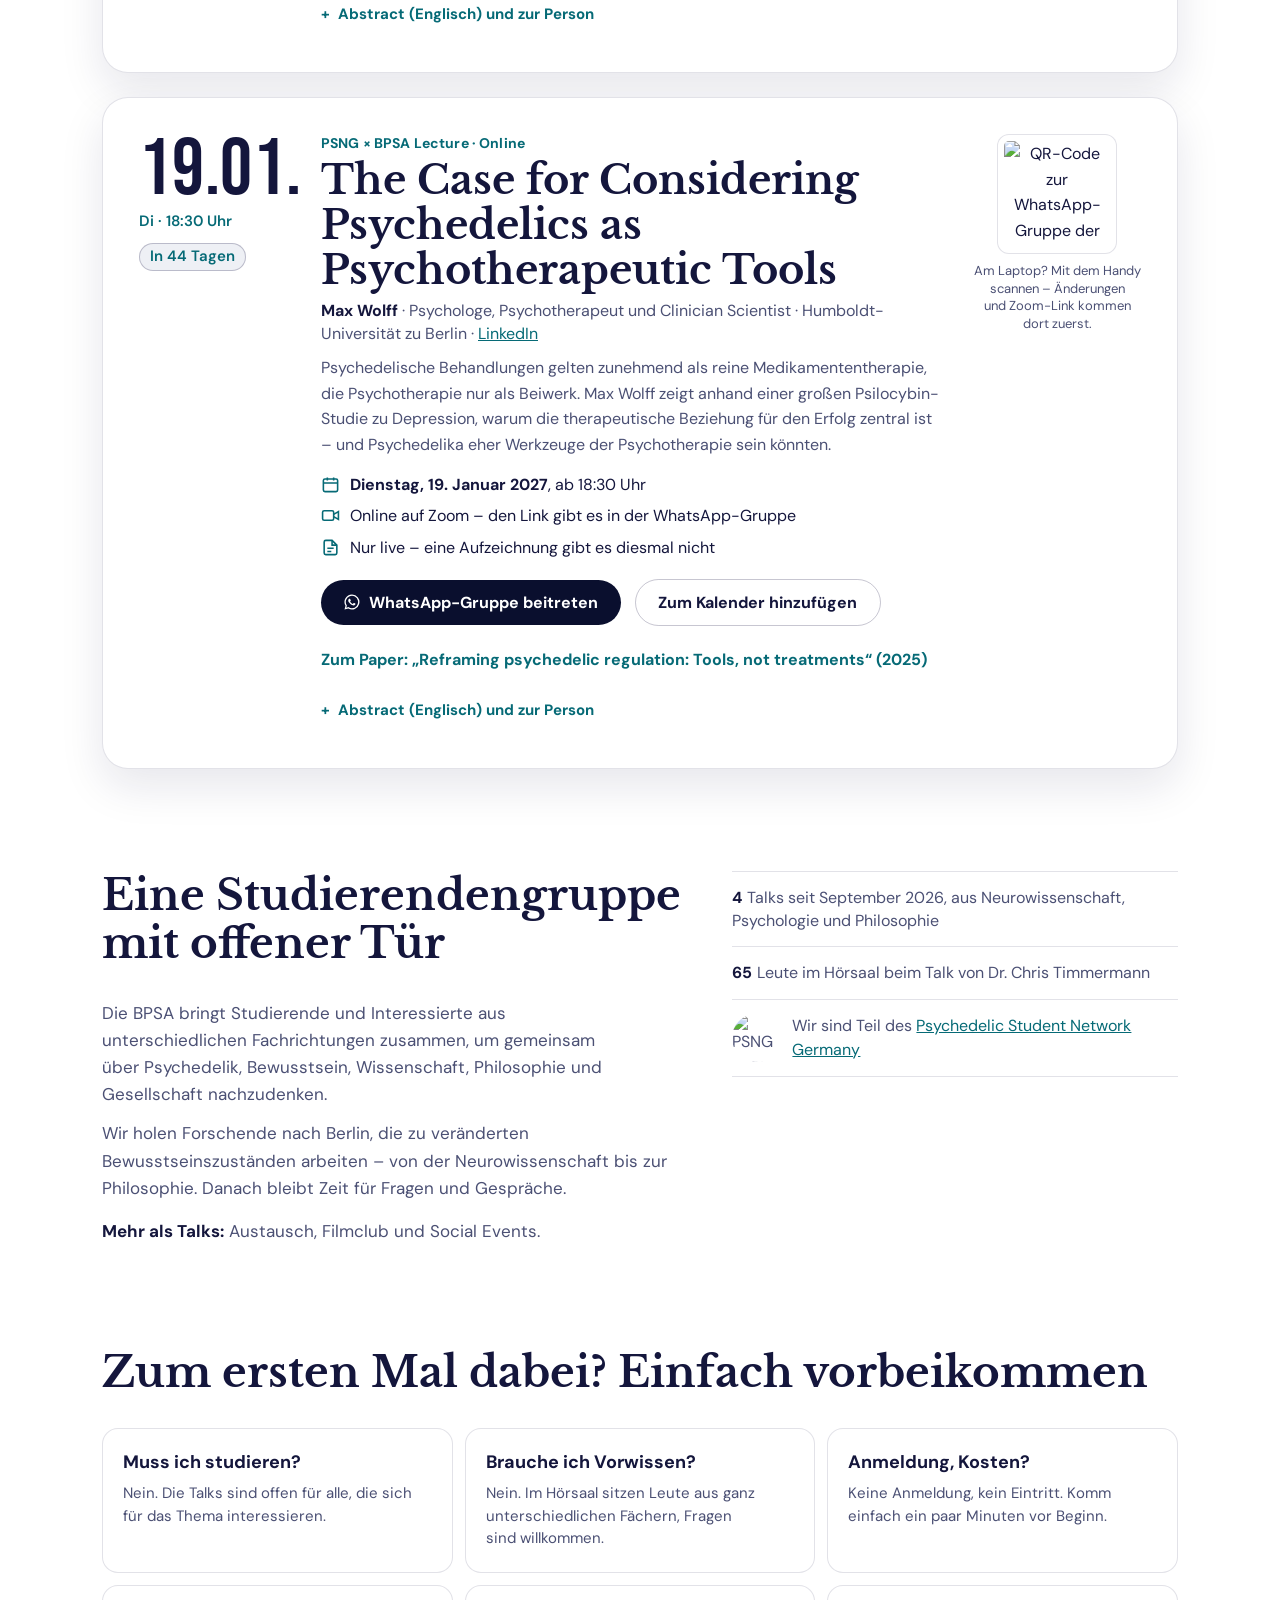
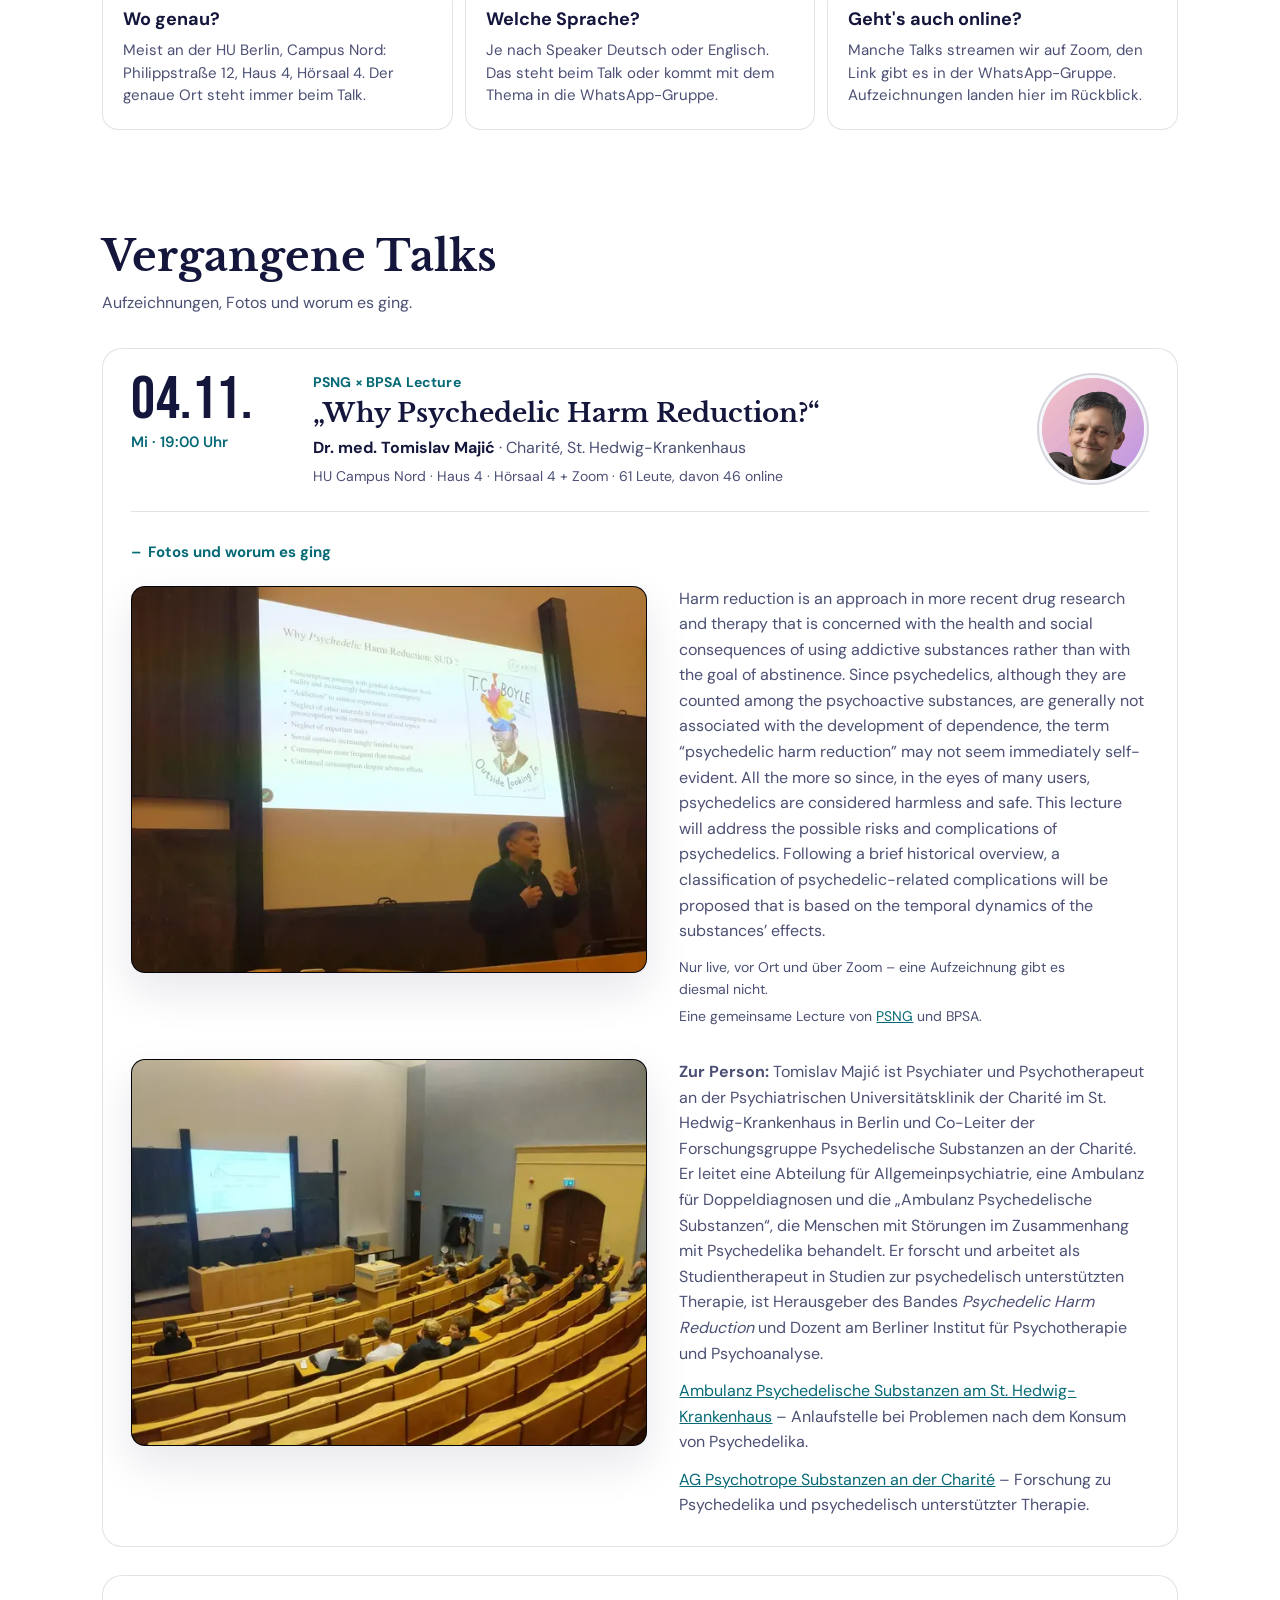
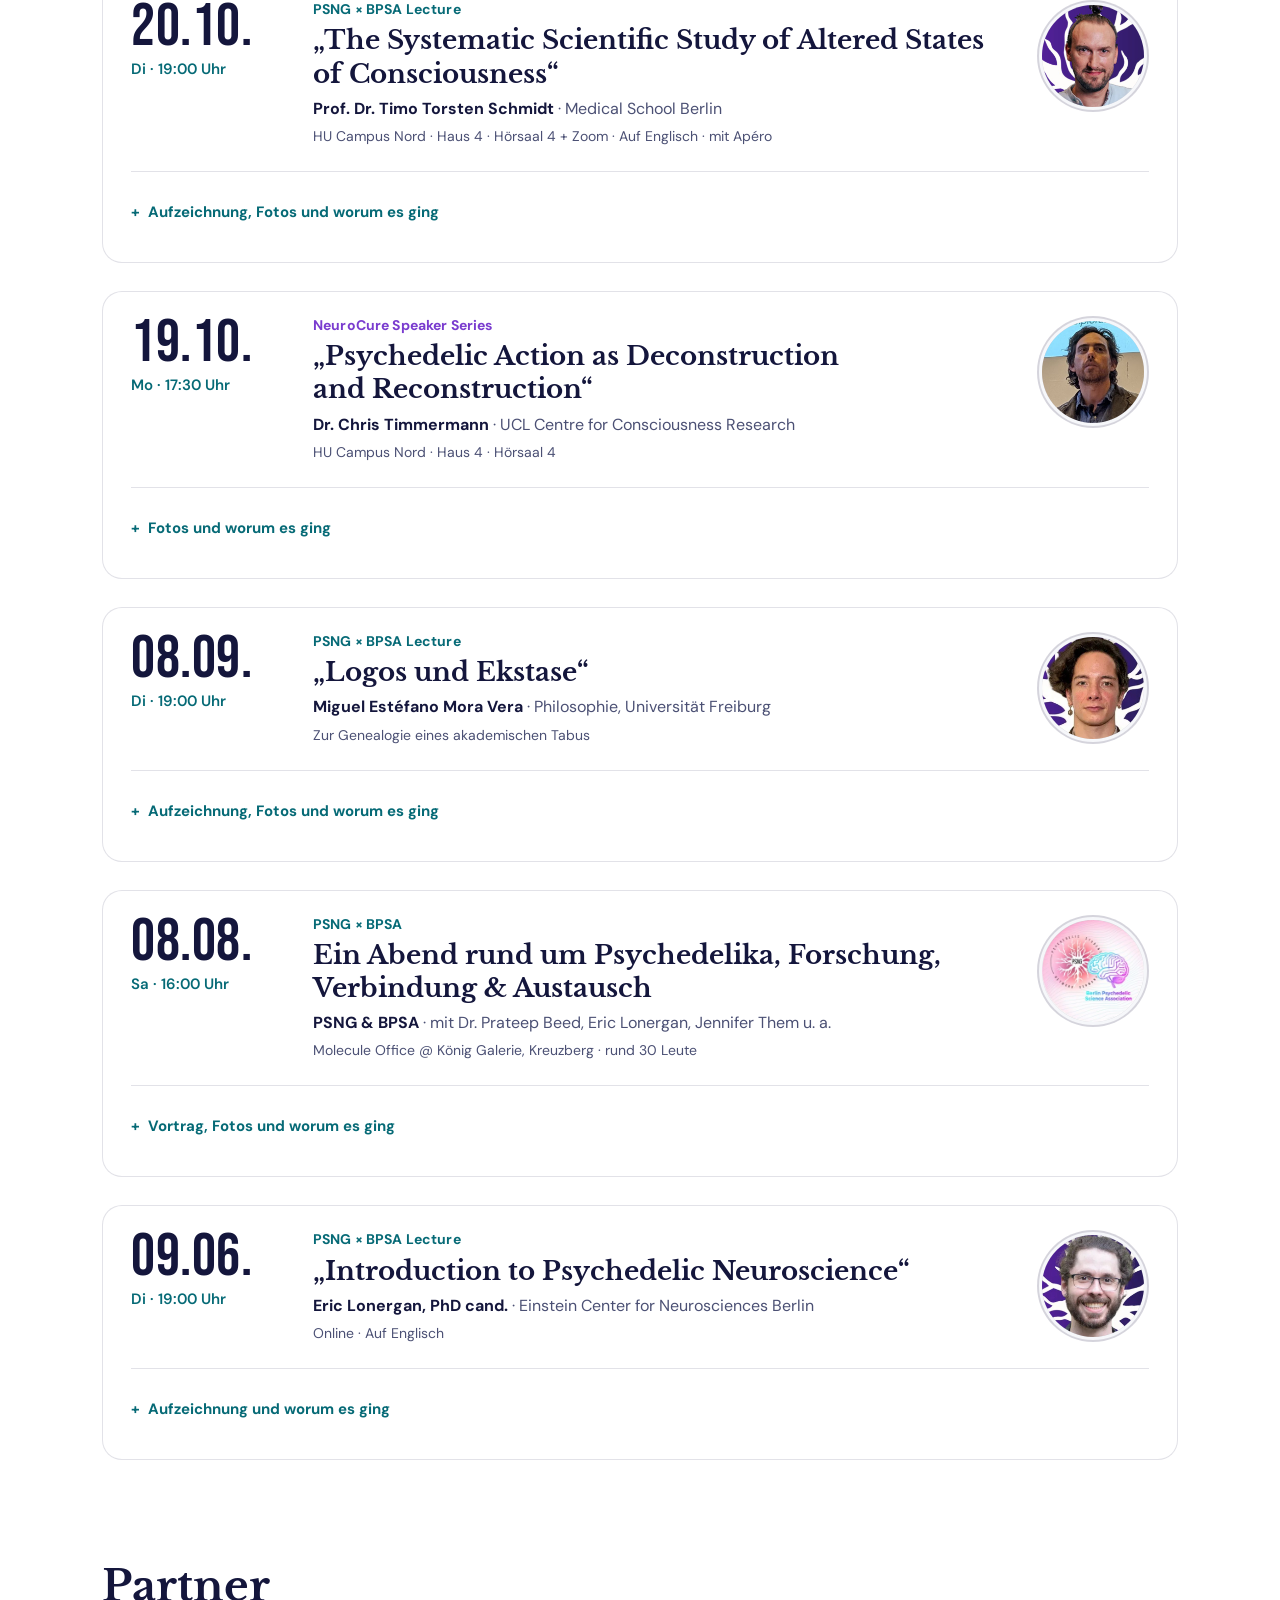
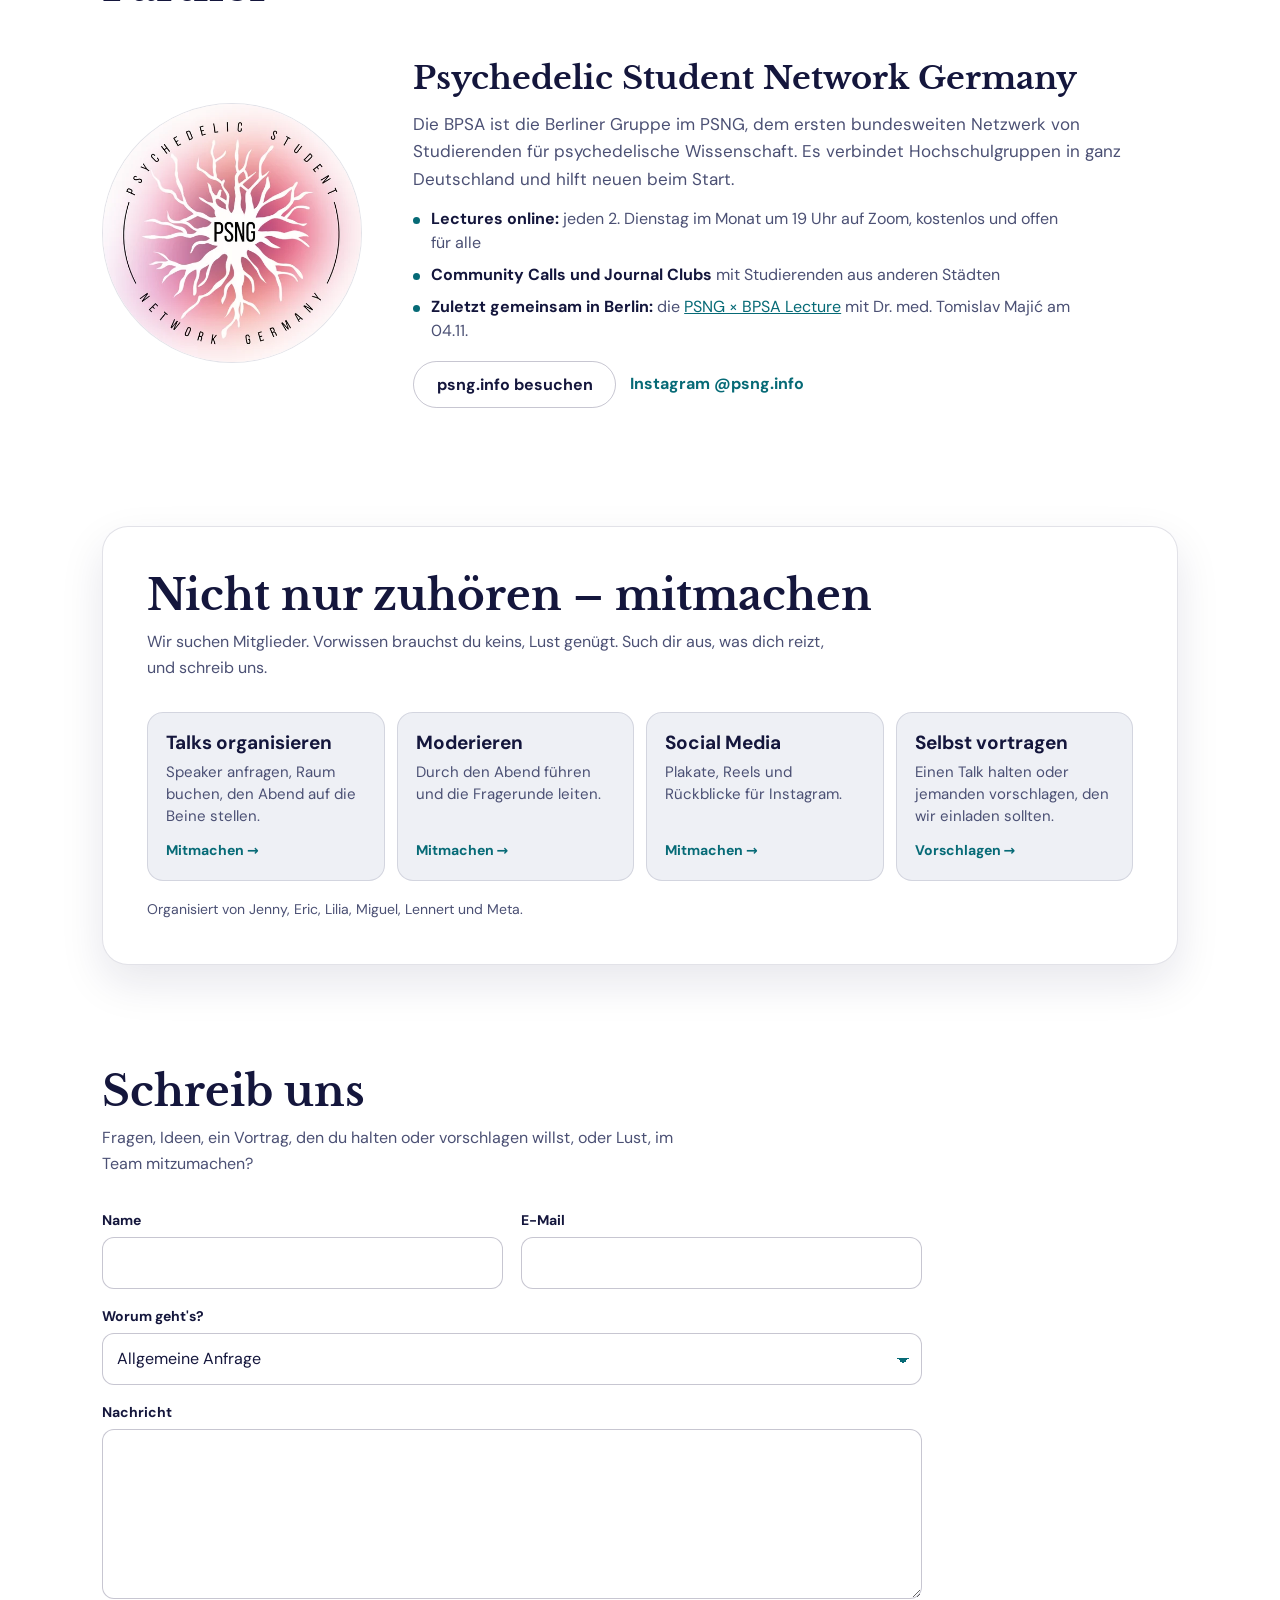
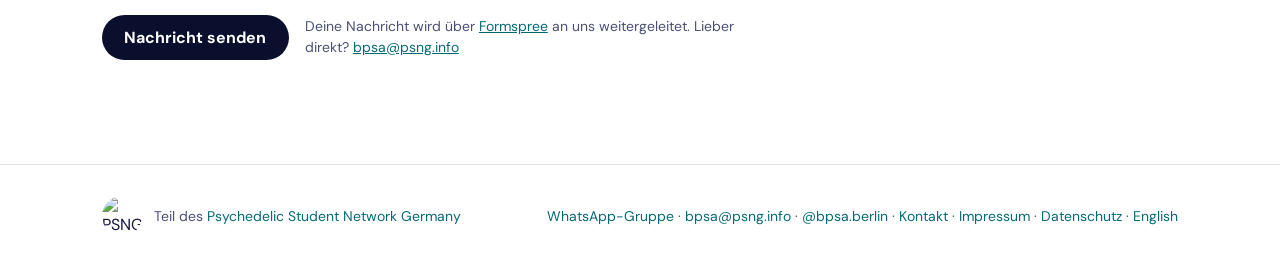
==== commit 828481e2: "Wolff-Lecture: 18:30 Uhr (vorläufig) und vollständiger Abstract Co-Authored-By: Claude Opus 5.5 <nor" ====
--- a/index.html
+++ b/index.html
@@ -15,7 +15,7 @@
 <meta property="og:type" content="website">
 <meta property="og:url" content="https://bpsa.psng.info/">
 <meta property="og:title" content="Berlin Psychedelic Science Association">
-<meta property="og:description" content="Talk am Do, 03.12.2026, 18:30 Uhr, mit Jelena Brasanac, PhD (Charité), vor Ort und auf Zoom. Online-Lecture am Di, 19.01.2027, mit Max Wolff (HU Berlin): „The Case for Considering Psychedelics as Psychotherapeutic Tools“. Eintritt frei.">
+<meta property="og:description" content="Talk am Do, 03.12.2026, 18:30 Uhr, mit Jelena Brasanac, PhD (Charité), vor Ort und auf Zoom. Online-Lecture am Di, 19.01.2027, 18:30 Uhr, mit Max Wolff (HU Berlin): „The Case for Considering Psychedelics as Psychotherapeutic Tools“. Eintritt frei.">
 <meta property="og:image" content="https://bpsa.psng.info/og.jpg">
 <meta property="og:image:width" content="1200">
 <meta property="og:image:height" content="630">
@@ -76,7 +76,8 @@
   "@context": "https://schema.org",
   "@type": "Event",
   "name": "PSNG × BPSA Lecture mit Max Wolff: The Case for Considering Psychedelics as Psychotherapeutic Tools",
-  "startDate": "2027-01-19",
+  "startDate": "2027-01-19T18:30:00+01:00",
+  "endDate": "2027-01-19T20:00:00+01:00",
   "eventStatus": "https://schema.org/EventScheduled",
   "eventAttendanceMode": "https://schema.org/OnlineEventAttendanceMode",
   "location": { "@type": "VirtualLocation", "url": "https://bpsa.psng.info/" },
@@ -230,9 +231,8 @@
     <article class="row next" aria-labelledby="t-wolff">
       <div class="date">
         <b>19.01.</b>
-        <span>Di · Uhrzeit folgt</span>
-        <!-- Uhrzeit offen: bis 23:59 zählt der Tag als „heute“, danach als vorbei. -->
-        <span class="soon" data-countdown="2027-01-19T23:59" data-until="2027-01-20T00:00"></span>
+        <span>Di · 18:30 Uhr</span>
+        <span class="soon" data-countdown="2027-01-19T18:30" data-until="2027-01-19T20:00"></span>
       </div>
       <div class="row-body">
         <p class="series cyan">PSNG × BPSA Lecture · Online</p>
@@ -241,7 +241,7 @@
         <p class="topic">Psychedelische Behandlungen gelten zunehmend als reine Medikamententherapie, die Psychotherapie nur als Beiwerk. Max Wolff zeigt anhand einer großen Psilocybin-Studie zu Depression, warum die therapeutische Beziehung für den Erfolg zentral ist – und Psychedelika eher Werkzeuge der Psychotherapie sein könnten.</p>
         <ul class="facts">
           <li><svg viewBox="0 0 24 24" fill="none" stroke="currentColor" stroke-width="2" aria-hidden="true"><rect x="3" y="5" width="18" height="16" rx="2"/><path d="M3 10h18M8 3v4M16 3v4"/></svg>
-            <span><b>Dienstag, 19. Januar 2027</b> · Uhrzeit folgt</span></li>
+            <span><b>Dienstag, 19. Januar 2027</b>, ab 18:30 Uhr</span></li>
           <li><svg viewBox="0 0 24 24" fill="none" stroke="currentColor" stroke-width="2" aria-hidden="true"><rect x="2" y="6" width="14" height="12" rx="2"/><path d="M16 10.5l6-3.5v10l-6-3.5"/></svg>
             <span>Online auf Zoom – den Link gibt es in der WhatsApp-Gruppe</span></li>
           <li><svg viewBox="0 0 24 24" fill="none" stroke="currentColor" stroke-width="2" aria-hidden="true"><path d="M14 3H6a2 2 0 0 0-2 2v14a2 2 0 0 0 2 2h12a2 2 0 0 0 2-2V9z"/><path d="M14 3v6h6M8 13h8M8 17h5"/></svg>
@@ -251,12 +251,24 @@
           <a class="btn" href="https://chat.whatsapp.com/FjeicaFArV1JHYoMaVckRW?mode=gi_t" target="_blank" rel="noopener" data-goatcounter-click="whatsapp-wolff">
             <svg viewBox="0 0 24 24" fill="currentColor" aria-hidden="true"><path d="M12 2a10 10 0 0 0-8.6 15.1L2 22l5-1.3A10 10 0 1 0 12 2zm0 18.2c-1.5 0-3-.4-4.3-1.2l-.3-.2-3 .8.8-2.9-.2-.3A8.2 8.2 0 1 1 12 20.2zm4.5-6.1c-.2-.1-1.5-.7-1.7-.8-.2-.1-.4-.1-.6.1l-.8 1c-.1.2-.3.2-.5.1a6.7 6.7 0 0 1-3.3-2.9c-.3-.4.2-.4.7-1.4.1-.2 0-.3 0-.4l-.8-1.8c-.2-.5-.4-.4-.6-.4h-.5c-.2 0-.4.1-.6.3-.2.2-.8.8-.8 2s.8 2.3.9 2.5c.1.2 1.6 2.5 4 3.5 1.5.6 2 .7 2.8.6.4-.1 1.5-.6 1.7-1.2.2-.6.2-1.1.1-1.2l-.5-.2z"/></svg>
             WhatsApp-Gruppe beitreten</a>
+          <div class="cal">
+            <button class="btn ghost cal-toggle" type="button" aria-haspopup="menu" aria-expanded="false"
+                    data-title="PSNG × BPSA Lecture: Max Wolff (HU Berlin)"
+                    data-date="2027-01-19" data-start="18:30" data-end="20:00"
+                    data-location="Online auf Zoom"
+                    data-description="Gemeinsame Online-Lecture von PSNG und Berlin Psychedelic Science Association: „The Case for Considering Psychedelics as Psychotherapeutic Tools“ mit Max Wolff (Humboldt-Universität zu Berlin). Auf Zoom, Eintritt frei, ohne Anmeldung. Der Zoom-Link kommt in die WhatsApp-Gruppe. Keine Aufzeichnung."
+                    data-url="https://bpsa.psng.info/">Zum Kalender hinzufügen</button>
+            <div class="cal-menu" role="menu" aria-label="Termin in den Kalender übernehmen" hidden>
+              <a role="menuitem" data-cal="google" href="#" target="_blank" rel="noopener" data-goatcounter-click="kalender-google-wolff">Google Kalender</a>
+              <button role="menuitem" data-cal="ics" type="button" data-goatcounter-click="kalender-ics-wolff">Apple / Outlook (.ics)</button>
+            </div>
+          </div>
           <a class="text-link" href="https://journals.sagepub.com/doi/10.1177/20503245251348272" target="_blank" rel="noopener" data-goatcounter-click="paper-wolff">Zum Paper: „Reframing psychedelic regulation: Tools, not treatments“ (2025)</a>
         </div>
         <details>
           <summary>Abstract (Englisch) und zur Person</summary>
           <div class="abstract">
-            <p lang="en">Psychedelic treatments for mental health conditions such as depression are increasingly viewed as primarily drug-based interventions, with psychotherapy (often misrepresented as “psychological support”) playing only a supportive or even dispensable role. However, growing evidence suggests that psychological processes, including the relationship between patient and therapist and psychotherapeutic aspects of the psychedelic experience, are central to treatment success. Drawing on findings from a large clinical trial of psilocybin for depression, this talk will explore how psychedelics may be better understood as tools that enable or enhance psychotherapy rather than as treatments in their own right.</p>
+            <p lang="en">Psychedelic treatments for mental health conditions such as depression are increasingly viewed as primarily drug-based interventions, with psychotherapy (often misrepresented as “psychological support”) playing only a supportive or even dispensable role. However, growing evidence suggests that psychological processes, including the relationship between patient and therapist and psychotherapeutic aspects of the psychedelic experience, are central to treatment success. Drawing on findings from a large clinical trial of psilocybin for depression, this talk will explore how psychedelics may be better understood as tools that enable or enhance psychotherapy rather than as treatments in their own right. Using an analogy with anesthetics, i.e., another class of adjunctive drugs that facilitate various treatments by exerting potent effects on consciousness, I will also discuss how this perspective could fit within existing drug regulation.</p>
             <p><b>Zur Person:</b> Max Wolff ist Psychologe, Psychotherapeut und Clinician Scientist an der Humboldt-Universität zu Berlin. Seine Forschung verbindet Psychedelika- und Psychotherapieforschung und untersucht psychologische Veränderungsprozesse in veränderten Bewusstseinszuständen. Als Forscher und Therapeut hat er an mehreren klinischen Studien in diesem Feld mitgewirkt und setzt sich für die Weiterentwicklung professioneller Ausbildungsprogramme in psychedelischer Therapie ein.</p>
           </div>
         </details>
@@ -264,7 +276,7 @@
       <div class="next-side">
         <aside class="qr" aria-label="WhatsApp-Gruppe per QR-Code">
           <img src="whatsapp-qr.webp" width="420" height="420" loading="lazy" decoding="async" alt="QR-Code zur WhatsApp-Gruppe der BPSA">
-          <p>Am Laptop? Mit dem Handy scannen – Uhrzeit und Zoom-Link kommen dort zuerst.</p>
+          <p>Am Laptop? Mit dem Handy scannen – Änderungen und Zoom-Link kommen dort zuerst.</p>
         </aside>
       </div>
     </article>
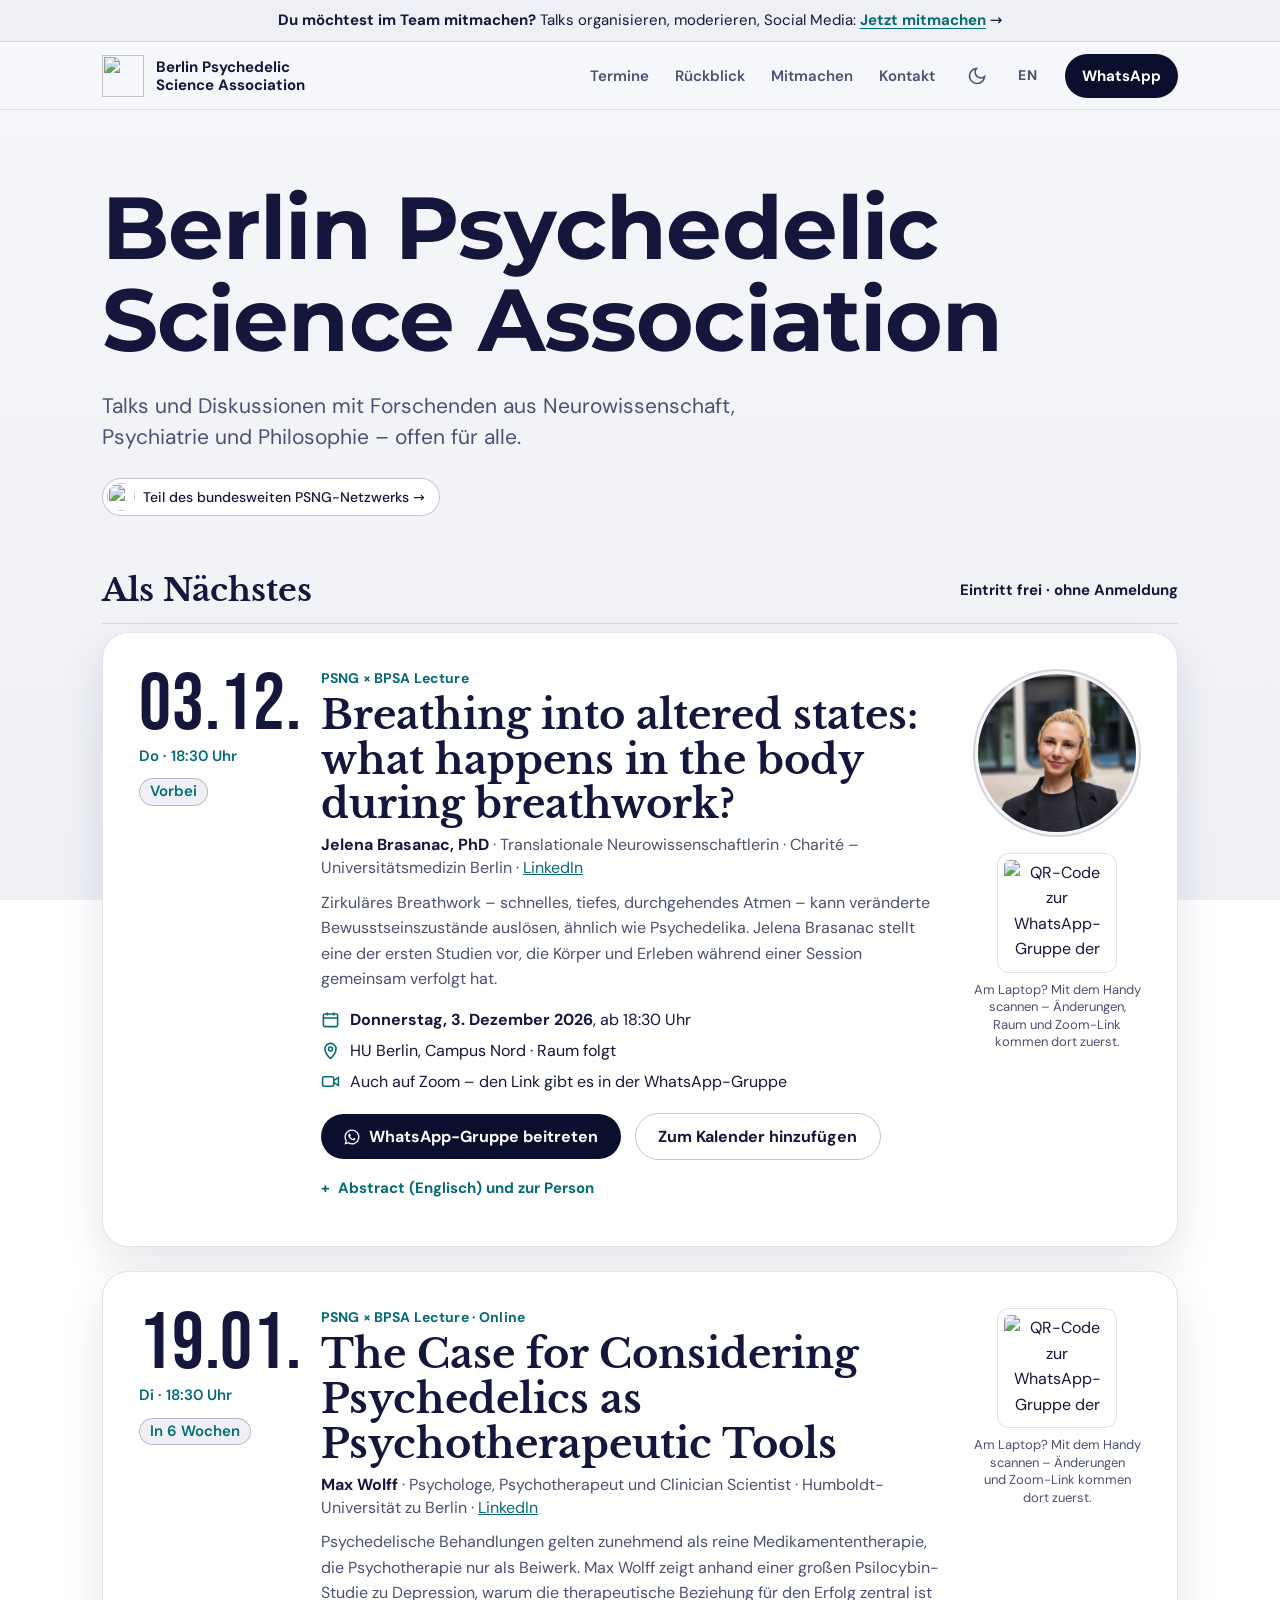
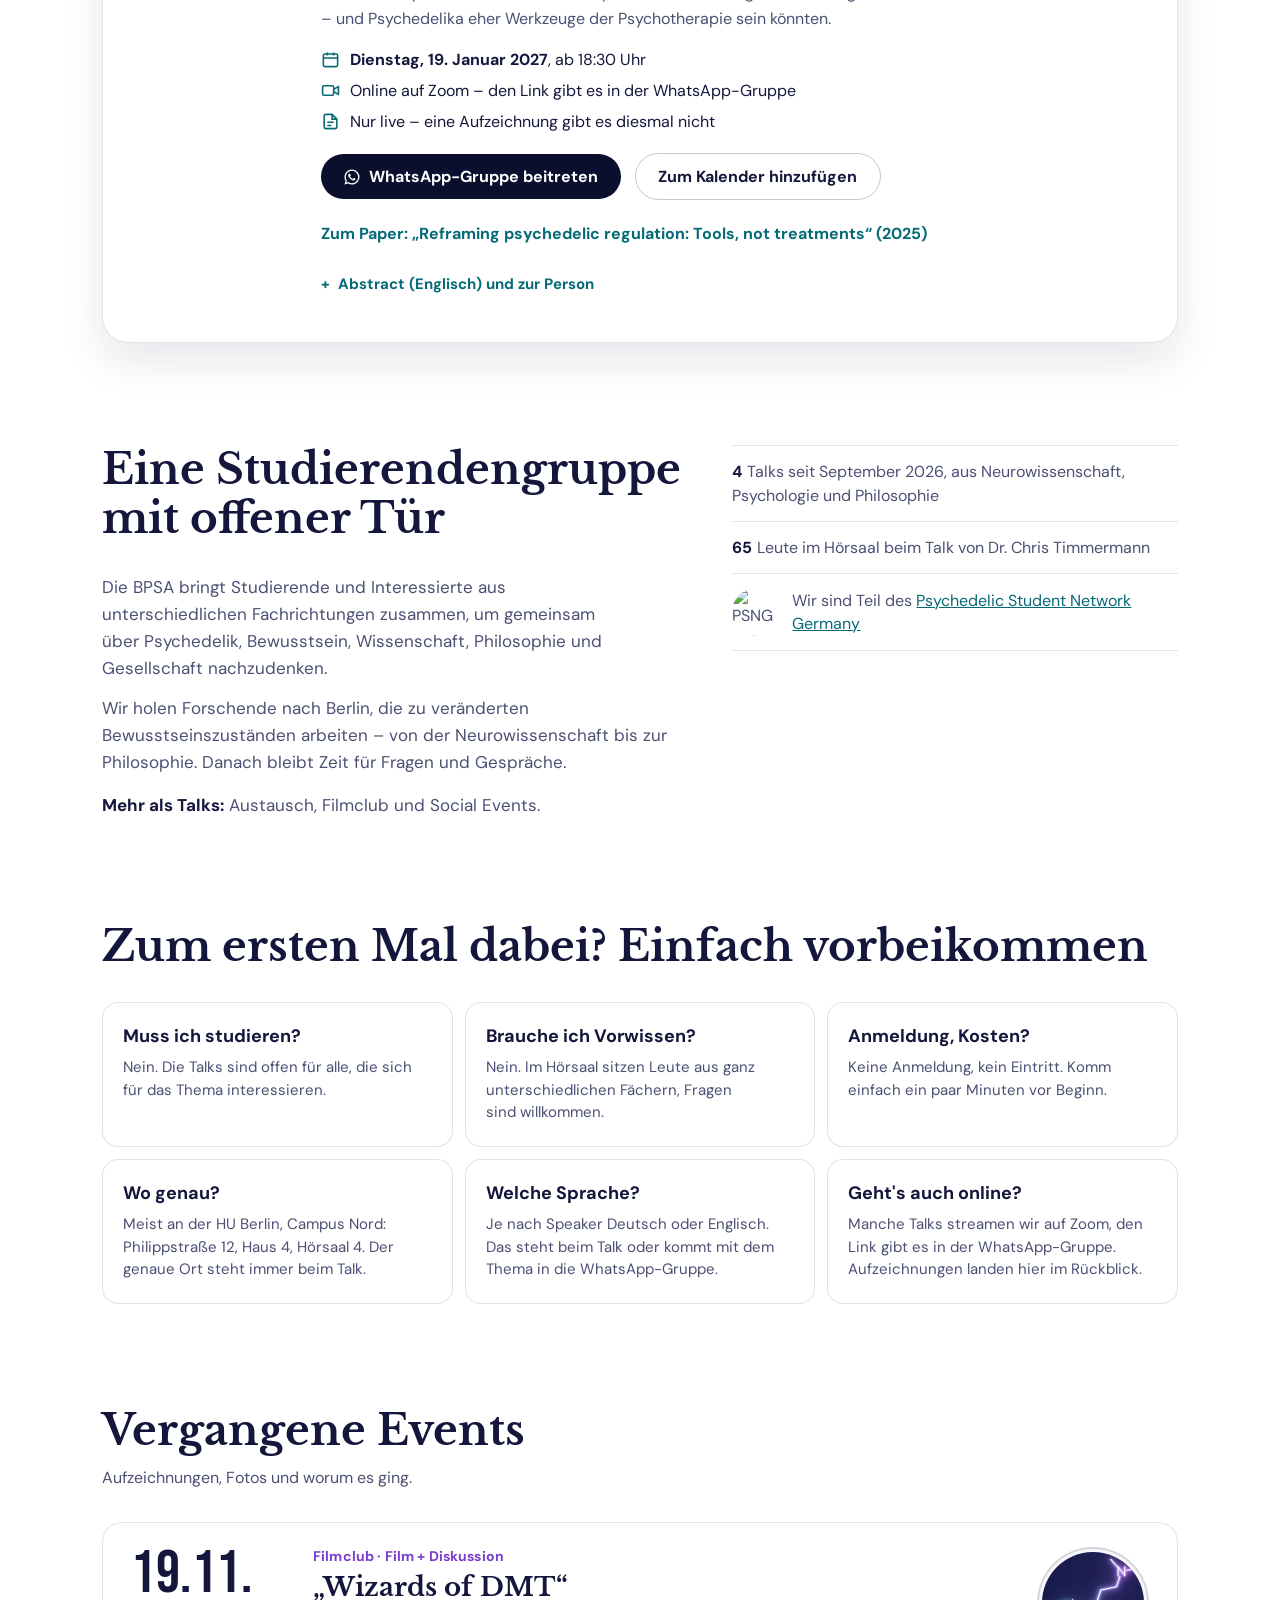
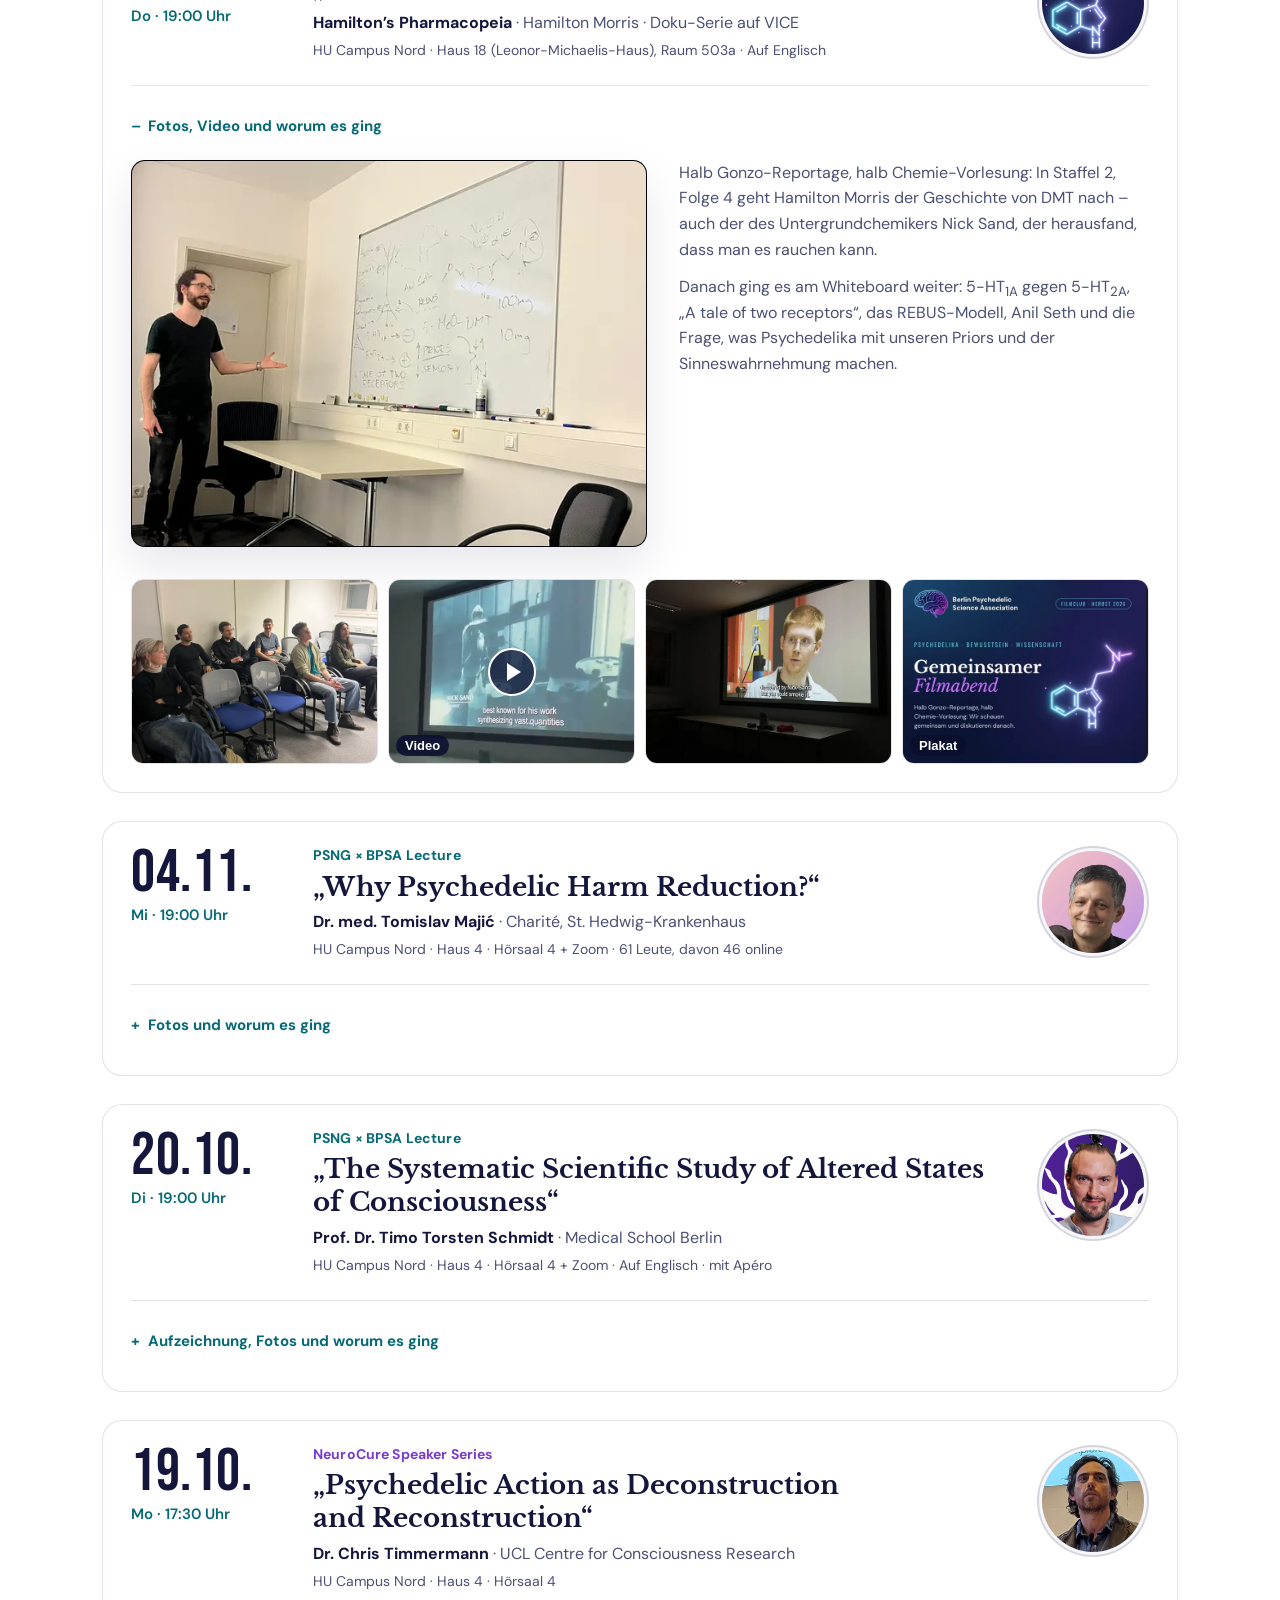
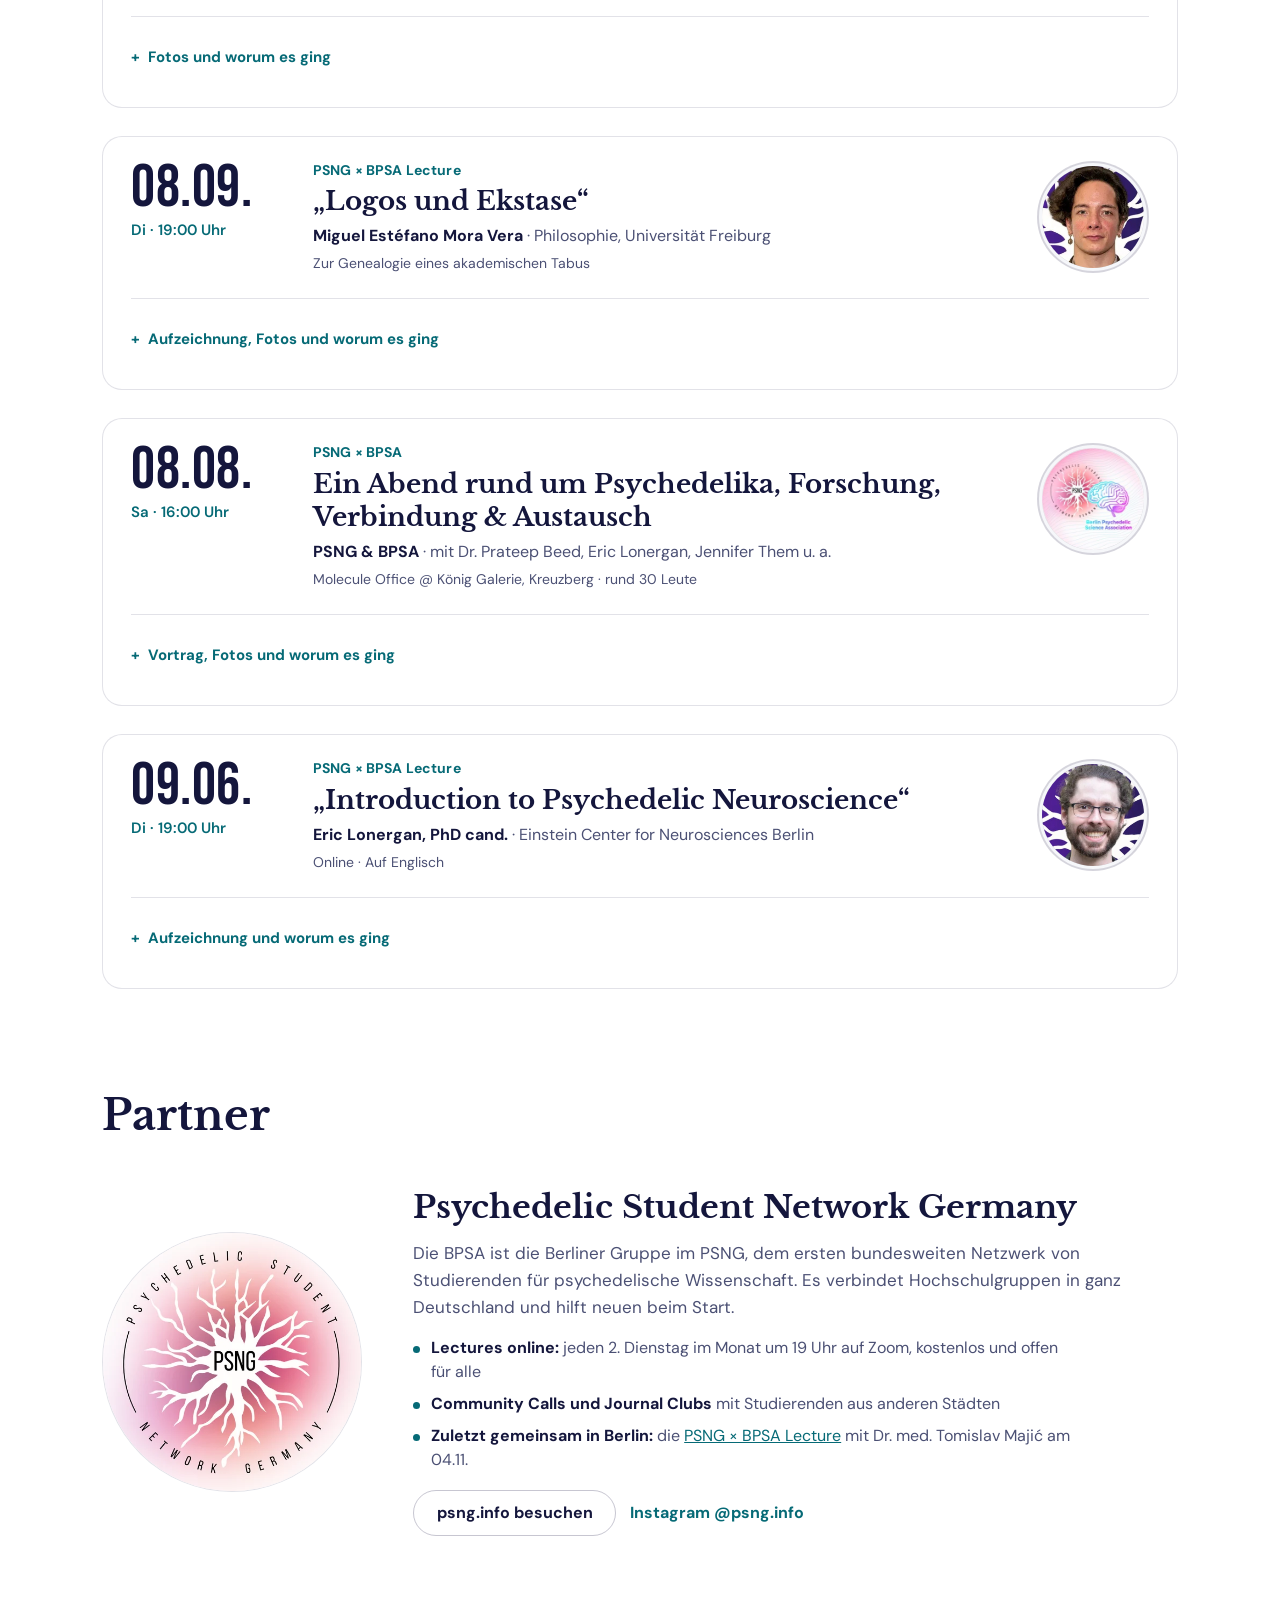
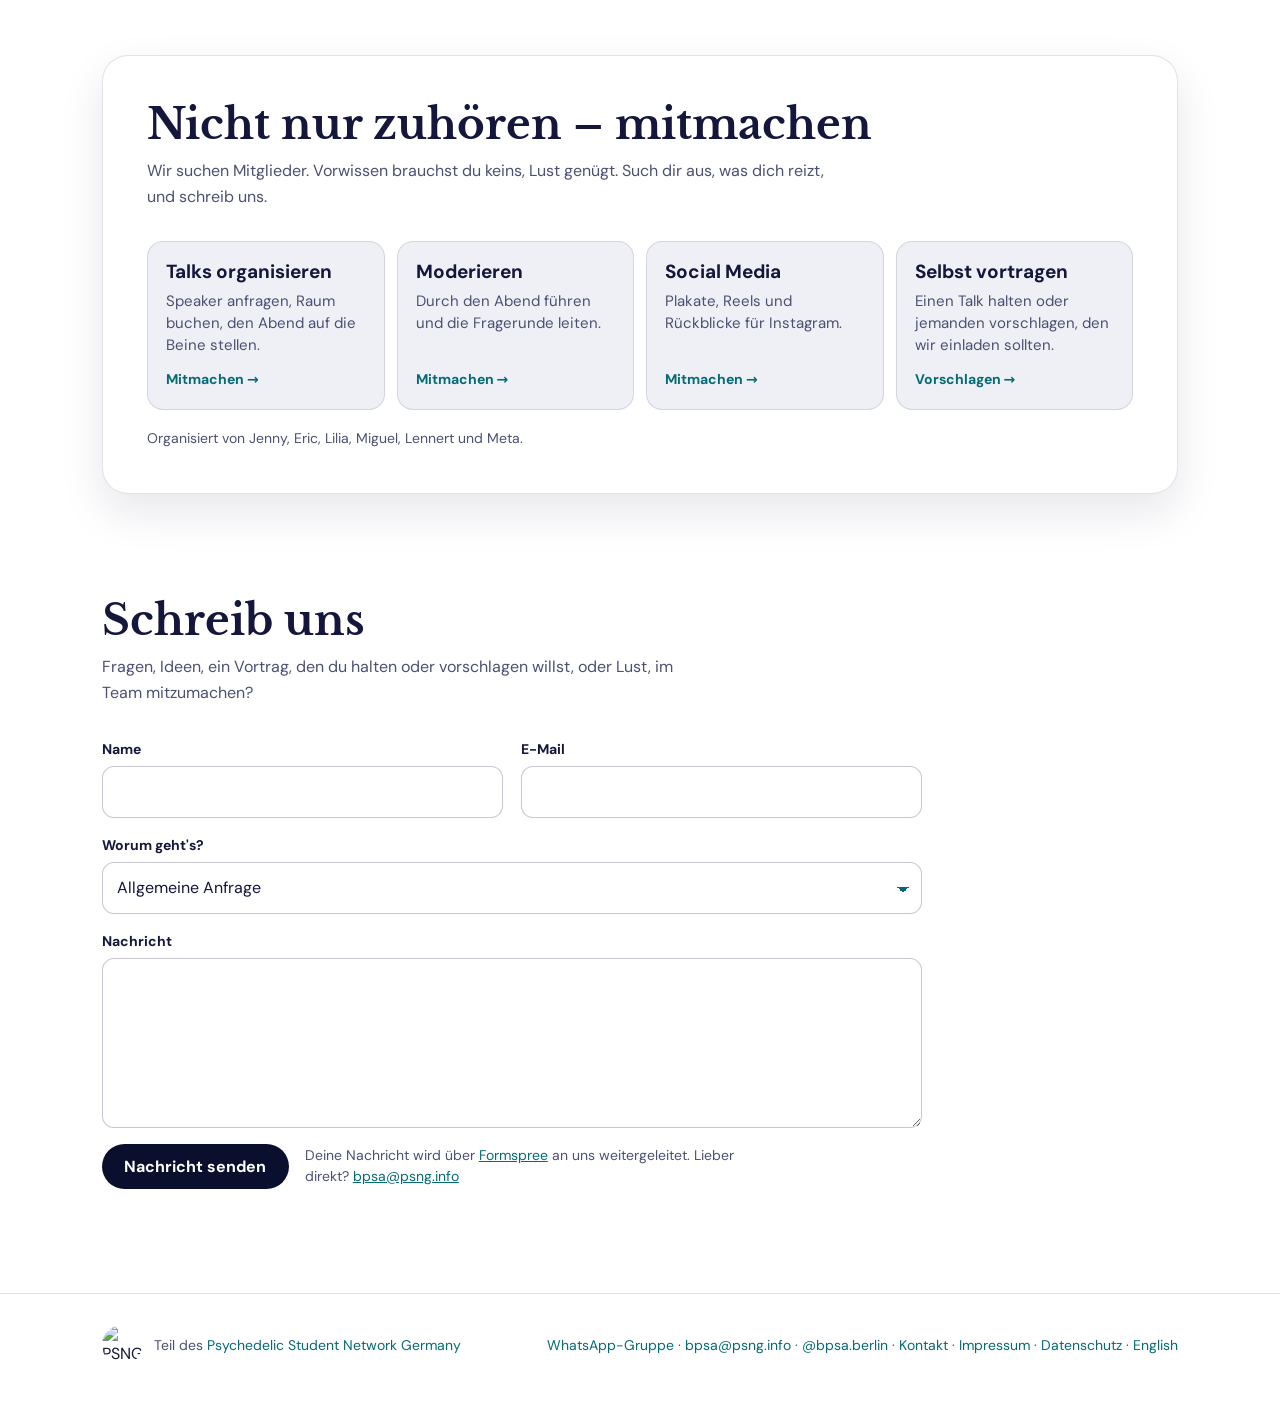
==== commit 1af172d2: "Filmabend 19.11. in den Rückblick, Countdown ab 30 Tagen in Wochen - „Wizards of DMT“ mit Fotos, Cli" ====
--- a/index.html
+++ b/index.html
@@ -27,7 +27,7 @@
 <link rel="preload" href="fonts/dm-sans-variable.woff2" as="font" type="font/woff2" crossorigin>
 <link rel="preload" href="fonts/libre-baskerville-700.woff2" as="font" type="font/woff2" crossorigin>
 <link rel="preload" href="fonts/bebas-neue-400.woff2" as="font" type="font/woff2" crossorigin>
-<link rel="stylesheet" href="assets/site.css?v=2026-11-14">
+<link rel="stylesheet" href="assets/site.css?v=2026-11-25">
 <!-- Vor dem ersten Bild: gewähltes Design setzen, sonst blitzt kurz das andere auf. -->
 <script>
   document.documentElement.classList.add("js");
@@ -35,22 +35,6 @@
 </script>
 <script type="application/ld+json">
 [
-{
-  "@context": "https://schema.org",
-  "@type": "ScreeningEvent",
-  "name": "BPSA Filmabend: „Wizards of DMT“ (Hamilton’s Pharmacopeia)",
-  "startDate": "2026-11-19T19:00:00+01:00",
-  "endDate": "2026-11-19T21:00:00+01:00",
-  "eventStatus": "https://schema.org/EventScheduled",
-  "eventAttendanceMode": "https://schema.org/OfflineEventAttendanceMode",
-  "location": { "@type": "Place", "name": "Haus 18 (Leonor-Michaelis-Haus), Raum 503a, HU Berlin Campus Nord", "address": { "@type": "PostalAddress", "addressLocality": "Berlin", "addressCountry": "DE" } },
-  "workPresented": { "@type": "TVEpisode", "name": "Wizards of DMT", "partOfSeries": { "@type": "TVSeries", "name": "Hamilton’s Pharmacopeia" } },
-  "inLanguage": "en",
-  "organizer": { "@type": "Organization", "name": "Berlin Psychedelic Science Association", "url": "https://bpsa.psng.info/" },
-  "isAccessibleForFree": true,
-  "image": "https://bpsa.psng.info/og.jpg",
-  "url": "https://bpsa.psng.info/"
-},
 {
   "@context": "https://schema.org",
   "@type": "Event",
@@ -137,45 +121,6 @@
       <span class="pill solid">Eintritt frei · ohne Anmeldung</span>
     </div>
 
-    <article class="row next" aria-labelledby="t-film">
-      <div class="date">
-        <b>19.11.</b>
-        <span>Do · 19:00 Uhr</span>
-        <span class="soon" data-countdown="2026-11-19T19:00" data-until="2026-11-19T21:00"></span>
-      </div>
-      <div class="row-body">
-        <p class="series">Filmclub · Film + Diskussion</p>
-        <h3 id="t-film"><span lang="en">„Wizards of DMT“</span></h3>
-        <p class="speaker"><b lang="en">Hamilton’s Pharmacopeia</b> <span>· Hamilton Morris · Doku-Serie auf VICE</span></p>
-        <p class="topic">Halb Gonzo-Reportage, halb Chemie-Vorlesung: Wir schauen gemeinsam und diskutieren danach.</p>
-        <ul class="facts">
-          <li><svg viewBox="0 0 24 24" fill="none" stroke="currentColor" stroke-width="2" aria-hidden="true"><rect x="3" y="5" width="18" height="16" rx="2"/><path d="M3 10h18M8 3v4M16 3v4"/></svg>
-            <span><b>Donnerstag, 19. November 2026</b>, ab 19:00 Uhr</span></li>
-          <li><svg viewBox="0 0 24 24" fill="none" stroke="currentColor" stroke-width="2" aria-hidden="true"><path d="M12 22s7-6.2 7-12a7 7 0 0 0-14 0c0 5.8 7 12 7 12z"/><circle cx="12" cy="10" r="2.5"/></svg>
-            <span>Haus 18 (Leonor-Michaelis-Haus), Raum 503a · HU Campus Nord</span></li>
-          <li><svg viewBox="0 0 24 24" fill="none" stroke="currentColor" stroke-width="2" aria-hidden="true"><rect x="3" y="4" width="18" height="16" rx="2"/><path d="M7 4v16M17 4v16M3 9h4M3 15h4M17 9h4M17 15h4"/></svg>
-            <span>Staffel 2, Folge 4 · auf Englisch · ca. 45 Min., danach Diskussion</span></li>
-        </ul>
-        <div class="actions">
-          <a class="btn" href="https://chat.whatsapp.com/FjeicaFArV1JHYoMaVckRW?mode=gi_t" target="_blank" rel="noopener" data-goatcounter-click="whatsapp-film">
-            <svg viewBox="0 0 24 24" fill="currentColor" aria-hidden="true"><path d="M12 2a10 10 0 0 0-8.6 15.1L2 22l5-1.3A10 10 0 1 0 12 2zm0 18.2c-1.5 0-3-.4-4.3-1.2l-.3-.2-3 .8.8-2.9-.2-.3A8.2 8.2 0 1 1 12 20.2zm4.5-6.1c-.2-.1-1.5-.7-1.7-.8-.2-.1-.4-.1-.6.1l-.8 1c-.1.2-.3.2-.5.1a6.7 6.7 0 0 1-3.3-2.9c-.3-.4.2-.4.7-1.4.1-.2 0-.3 0-.4l-.8-1.8c-.2-.5-.4-.4-.6-.4h-.5c-.2 0-.4.1-.6.3-.2.2-.8.8-.8 2s.8 2.3.9 2.5c.1.2 1.6 2.5 4 3.5 1.5.6 2 .7 2.8.6.4-.1 1.5-.6 1.7-1.2.2-.6.2-1.1.1-1.2l-.5-.2z"/></svg>
-            WhatsApp-Gruppe beitreten</a>
-          <div class="cal">
-            <button class="btn ghost cal-toggle" type="button" aria-haspopup="menu" aria-expanded="false"
-                    data-title="BPSA Filmabend: „Wizards of DMT“ (Hamilton’s Pharmacopeia)"
-                    data-date="2026-11-19" data-start="19:00" data-end="21:00"
-                    data-location="Haus 18 (Leonor-Michaelis-Haus), Raum 503a, HU Berlin Campus Nord"
-                    data-description="Gemeinsamer Filmabend der Berlin Psychedelic Science Association: Hamilton’s Pharmacopeia, Staffel 2, Folge 4 „Wizards of DMT“ (Hamilton Morris, VICE, auf Englisch, ca. 45 Min.), danach Diskussion. Offen für alle, Eintritt frei."
-                    data-url="https://bpsa.psng.info/">Zum Kalender hinzufügen</button>
-            <div class="cal-menu" role="menu" aria-label="Termin in den Kalender übernehmen" hidden>
-              <a role="menuitem" data-cal="google" href="#" target="_blank" rel="noopener" data-goatcounter-click="kalender-google-film">Google Kalender</a>
-              <button role="menuitem" data-cal="ics" type="button" data-goatcounter-click="kalender-ics-film">Apple / Outlook (.ics)</button>
-            </div>
-          </div>
-        </div>
-      </div>
-    </article>
-
     <article class="row next" aria-labelledby="t-brasanac">
       <div class="date">
         <b>03.12.</b>
@@ -320,11 +265,44 @@
 
   <section class="block" id="rueckblick" aria-labelledby="rueckblick-titel">
     <div class="section-head">
-      <h2 class="section" id="rueckblick-titel">Vergangene Talks</h2>
+      <h2 class="section" id="rueckblick-titel">Vergangene Events</h2>
       <p>Aufzeichnungen, Fotos und worum es ging.</p>
     </div>
 
     <div class="talks">
+
+      <article class="talk" aria-labelledby="t-film">
+        <div class="row">
+          <div class="date"><b>19.11.</b><span>Do · 19:00 Uhr</span></div>
+          <div class="row-body">
+            <p class="series">Filmclub · Film + Diskussion</p>
+            <h3 id="t-film"><span lang="en">„Wizards of DMT“</span></h3>
+            <p class="speaker"><b lang="en">Hamilton’s Pharmacopeia</b> <span>· Hamilton Morris · Doku-Serie auf VICE</span></p>
+            <p class="where">HU Campus Nord · Haus 18 (Leonor-Michaelis-Haus), Raum 503a · Auf Englisch</p>
+          </div>
+          <div class="ring"><img src="filmabend/ring.webp" width="400" height="400" loading="lazy" decoding="async" alt="Strukturformel von DMT vom Plakat des Filmabends"></div>
+        </div>
+        <details class="talk-more" open>
+          <summary>Fotos, Video und worum es ging</summary>
+          <div class="talk-more-body">
+        <div class="talk-body" data-gallery="abend-film">
+          <div class="media-photo">
+            <button class="shot" type="button" aria-label="Bild 1 von 5 vergrößern"><img src="filmabend/photo-01.webp" srcset="filmabend/photo-01-600.webp 600w, filmabend/photo-01.webp 1200w" sizes="(max-width:860px) 100vw, 560px" width="1200" height="900" loading="lazy" decoding="async" alt="Diskussion nach dem Film: Vor dem Whiteboard erklärt jemand die Wirkung am 5-HT1A- und 5-HT2A-Rezeptor, daneben stehen „REBUS“, „Priors“ und „A tale of two receptors“"></button>
+          </div>
+          <div class="talk-text">
+            <p>Halb Gonzo-Reportage, halb Chemie-Vorlesung: In Staffel 2, Folge 4 geht Hamilton Morris der Geschichte von DMT nach – auch der des Untergrundchemikers Nick Sand, der herausfand, dass man es rauchen kann.</p>
+            <p>Danach ging es am Whiteboard weiter: 5-HT<sub>1A</sub> gegen 5-HT<sub>2A</sub>, <span lang="en">„A tale of two receptors“</span>, das REBUS-Modell, Anil Seth und die Frage, was Psychedelika mit unseren <span lang="en">Priors</span> und der Sinneswahrnehmung machen.</p>
+          </div>
+          <ul class="shots wide-row">
+            <li><button class="shot" type="button" aria-label="Bild 2 von 5 vergrößern"><img src="filmabend/photo-02.webp" srcset="filmabend/photo-02-600.webp 600w, filmabend/photo-02.webp 1000w" sizes="(max-width:600px) 50vw, 270px" width="1000" height="1333" loading="lazy" decoding="async" alt="Leute sitzen in zwei Stuhlreihen im Seminarraum und schauen lächelnd nach vorn"></button></li>
+            <li><button class="shot" type="button" data-video="filmabend/clip.mp4" aria-label="Video abspielen: Schwenk durch den Raum beim Filmabend (Bild 3 von 5)"><img src="filmabend/clip.webp" width="464" height="832" loading="lazy" decoding="async" alt="Kurzvideo: Schwenk von der Leinwand zum Publikum und zurück"><span class="play"></span><span class="label">Video</span></button></li>
+            <li><button class="shot" type="button" aria-label="Bild 4 von 5 vergrößern"><img src="filmabend/photo-03.webp" srcset="filmabend/photo-03-600.webp 600w, filmabend/photo-03.webp 1000w" sizes="(max-width:600px) 50vw, 270px" width="1000" height="1333" loading="lazy" decoding="async" alt="Dunkler Seminarraum, auf der Leinwand läuft „Wizards of DMT“"></button></li>
+            <li class="poster-tile"><button class="shot" type="button" aria-label="Bild 5 von 5 vergrößern"><img src="filmabend/poster.jpg" srcset="filmabend/poster-600.webp 600w, filmabend/poster.jpg 1100w" sizes="(max-width:600px) 50vw, 270px" width="1100" height="1374" loading="lazy" decoding="async" alt="Plakat zum Filmabend „Wizards of DMT“ am 19.11.2026"><span class="label">Plakat</span></button></li>
+          </ul>
+        </div>
+          </div>
+        </details>
+      </article>
 
       <article class="talk" aria-labelledby="t-majic">
         <div class="row">
@@ -337,7 +315,7 @@
           </div>
           <div class="ring"><img src="majic/portrait-400.webp" width="400" height="400" loading="lazy" decoding="async" alt="Dr. med. Tomislav Majić"></div>
         </div>
-        <details class="talk-more" open>
+        <details class="talk-more">
           <summary>Fotos und worum es ging</summary>
           <div class="talk-more-body">
         <div class="talk-body" data-gallery="abend-majic">
@@ -669,7 +647,7 @@
   </div>
 </dialog>
 
-<script src="assets/site.js?v=2026-11-14"></script>
+<script src="assets/site.js?v=2026-11-25"></script>
 <script data-goatcounter="https://psng-bpsa.goatcounter.com/count"
         async src="//gc.zgo.at/count.js"></script>
 </body>
--- a/assets/site.css
+++ b/assets/site.css
@@ -339,6 +339,7 @@
 .talk-text{display:flex;flex-direction:column;gap:12px;min-width:0}
 .talk-text p{color:var(--muted);max-width:62ch}
 .talk-text p a{color:var(--cyan)}
+.talk-text sub{line-height:0}
 .meta-line{font-size:14px;display:flex;flex-wrap:wrap;gap:4px 14px}
 @media (max-width:860px){ .talk-body{grid-template-columns:minmax(0,1fr)} }
 
@@ -388,11 +389,15 @@
   position:absolute;left:8px;bottom:8px;font-size:13px;font-weight:700;
   background:rgba(10,15,46,.86);border-radius:999px;padding:3px 9px;
 }
+.shot[data-video]{cursor:pointer}
+.shot .play{position:absolute;inset:0;margin:auto;width:48px;height:48px}
+.shot .play::before{margin-left:4px;border-left-width:14px;border-top-width:9px;border-bottom-width:9px}
+.shot:hover .play{background:rgba(10,15,46,.92)}
 .shots .poster-tile img{object-position:top}
 .talk-body > .wide-row{grid-column:1/-1}
 @media (max-width:600px){ .shots{grid-template-columns:repeat(2,minmax(0,1fr))} }
 
-/* Vergangene Talks: Kopfzeile immer, Fotos und Text auf Klick – die Seite war am Telefon über 9000 px lang. */
+/* Vergangene Events: Kopfzeile immer, Fotos und Text auf Klick – die Seite war am Telefon über 9000 px lang. */
 .talk-more > summary{margin-top:-4px}
 .talk-more-body{display:flex;flex-direction:column;gap:clamp(16px,2.4vw,22px);padding-top:12px}
 
@@ -481,8 +486,10 @@
 }
 .lightbox[open]{display:flex;flex-direction:column}
 .lightbox::backdrop{background:transparent}
-.lb-stage{flex:1;min-height:0;display:grid;place-items:center;padding:56px 12px 8px}
-.lightbox img{max-width:100%;max-height:100%;width:auto;height:auto;border-radius:10px;box-shadow:0 24px 70px rgba(0,0,0,.7)}
+/* Feste Zeile: Ohne sie richtet sich die Höhe nach dem Bild, Hochformate liefen unten hinaus. */
+.lb-stage{flex:1;min-height:0;display:grid;grid-template:minmax(0,1fr)/minmax(0,1fr);place-items:center;padding:56px 12px 8px}
+.lightbox img,.lightbox video{max-width:100%;max-height:100%;width:auto;height:auto;border-radius:10px;box-shadow:0 24px 70px rgba(0,0,0,.7)}
+.lb-stage > [hidden]{display:none}
 /* Die Knöpfe in einer festen Leiste: Bei hohen Fotos auf dem Telefon
    rutschte das Schließen-Kreuz sonst aus dem Bild. */
 .lb-bar{display:flex;align-items:center;justify-content:center;gap:16px;padding:12px 12px max(16px,env(safe-area-inset-bottom))}
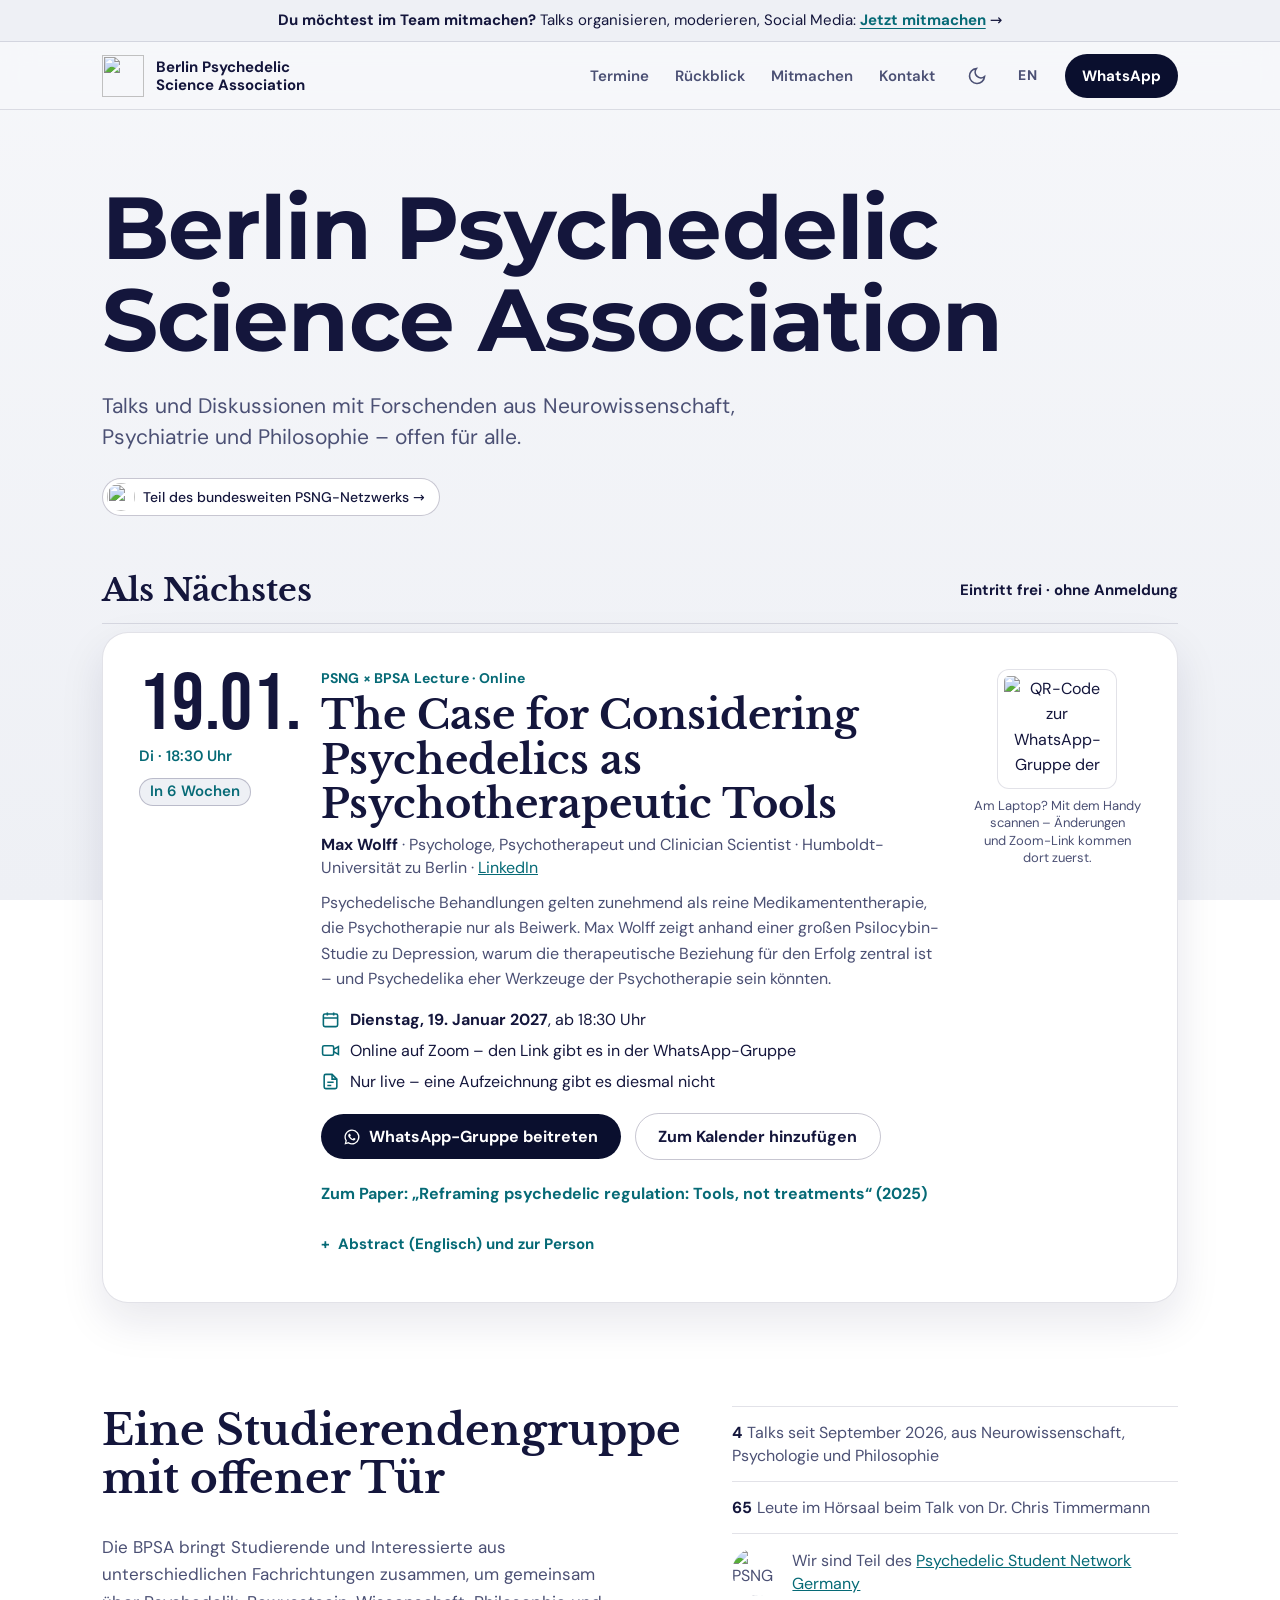
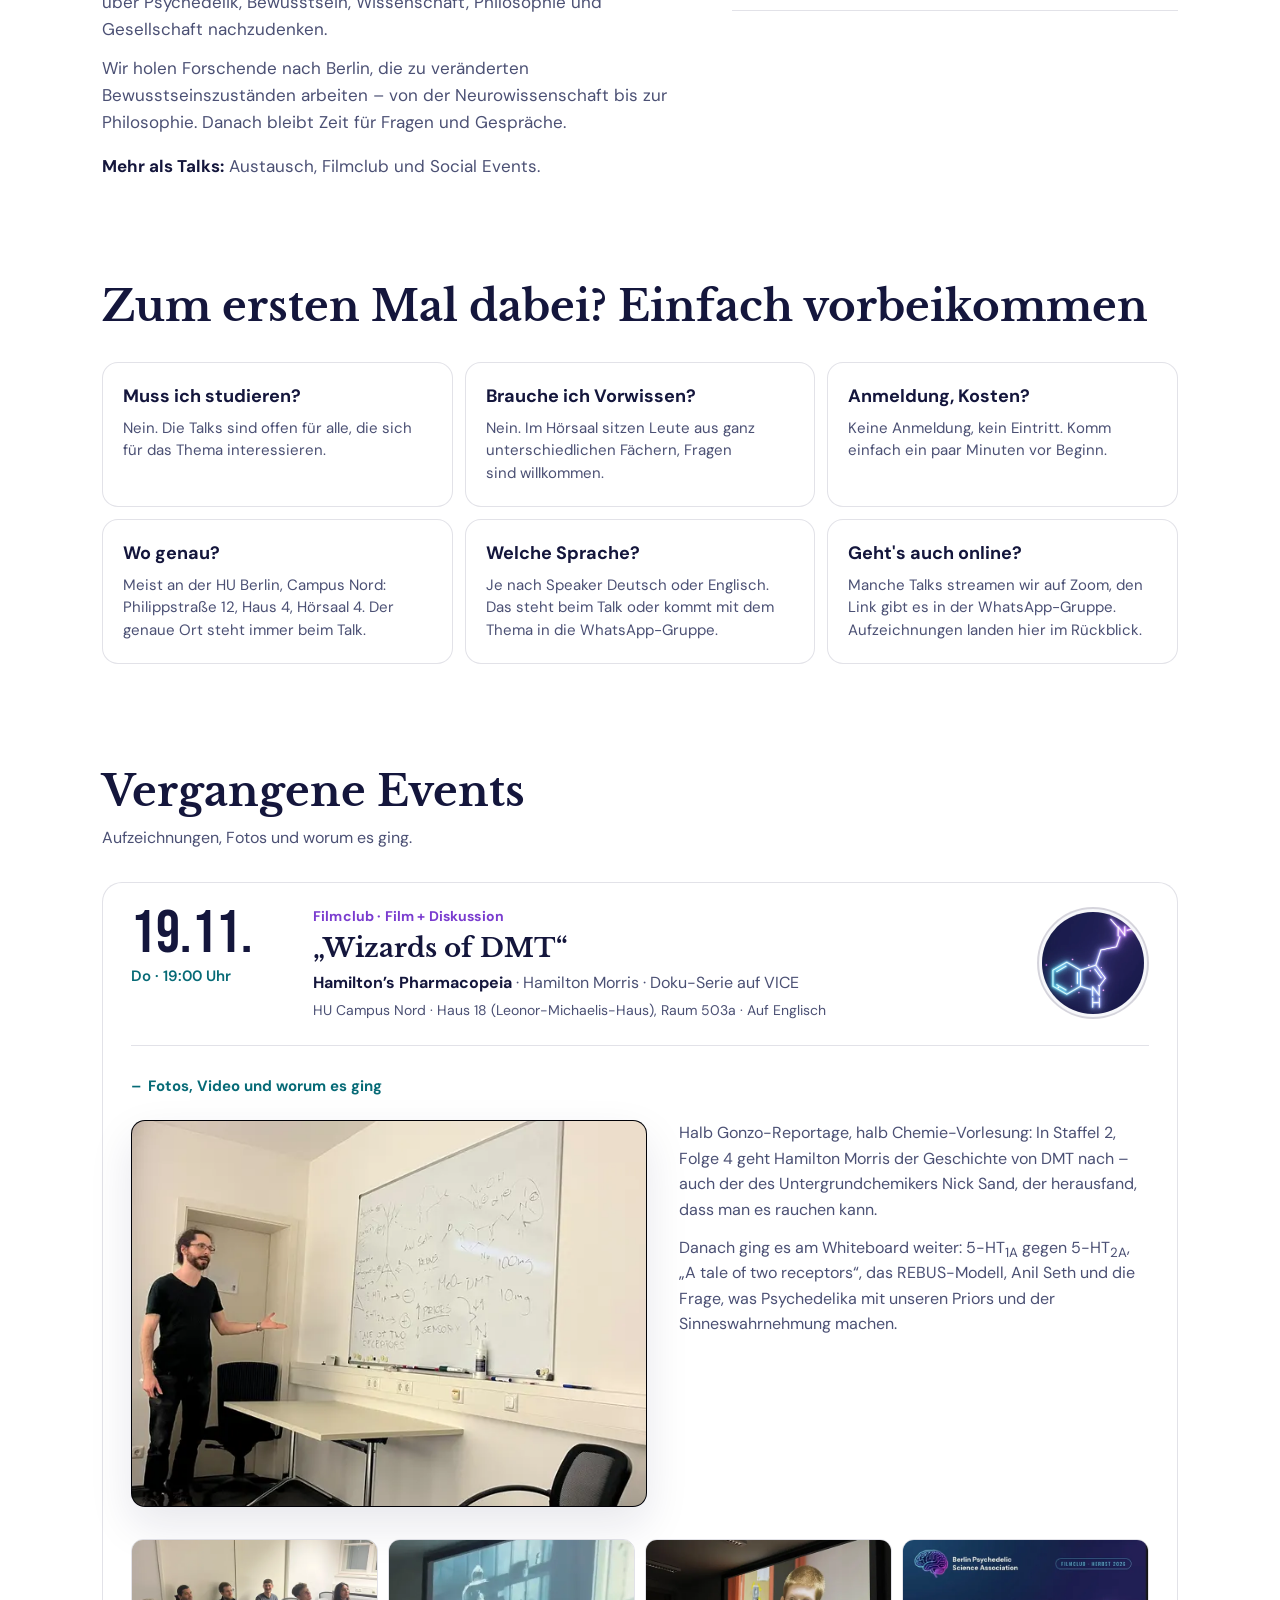
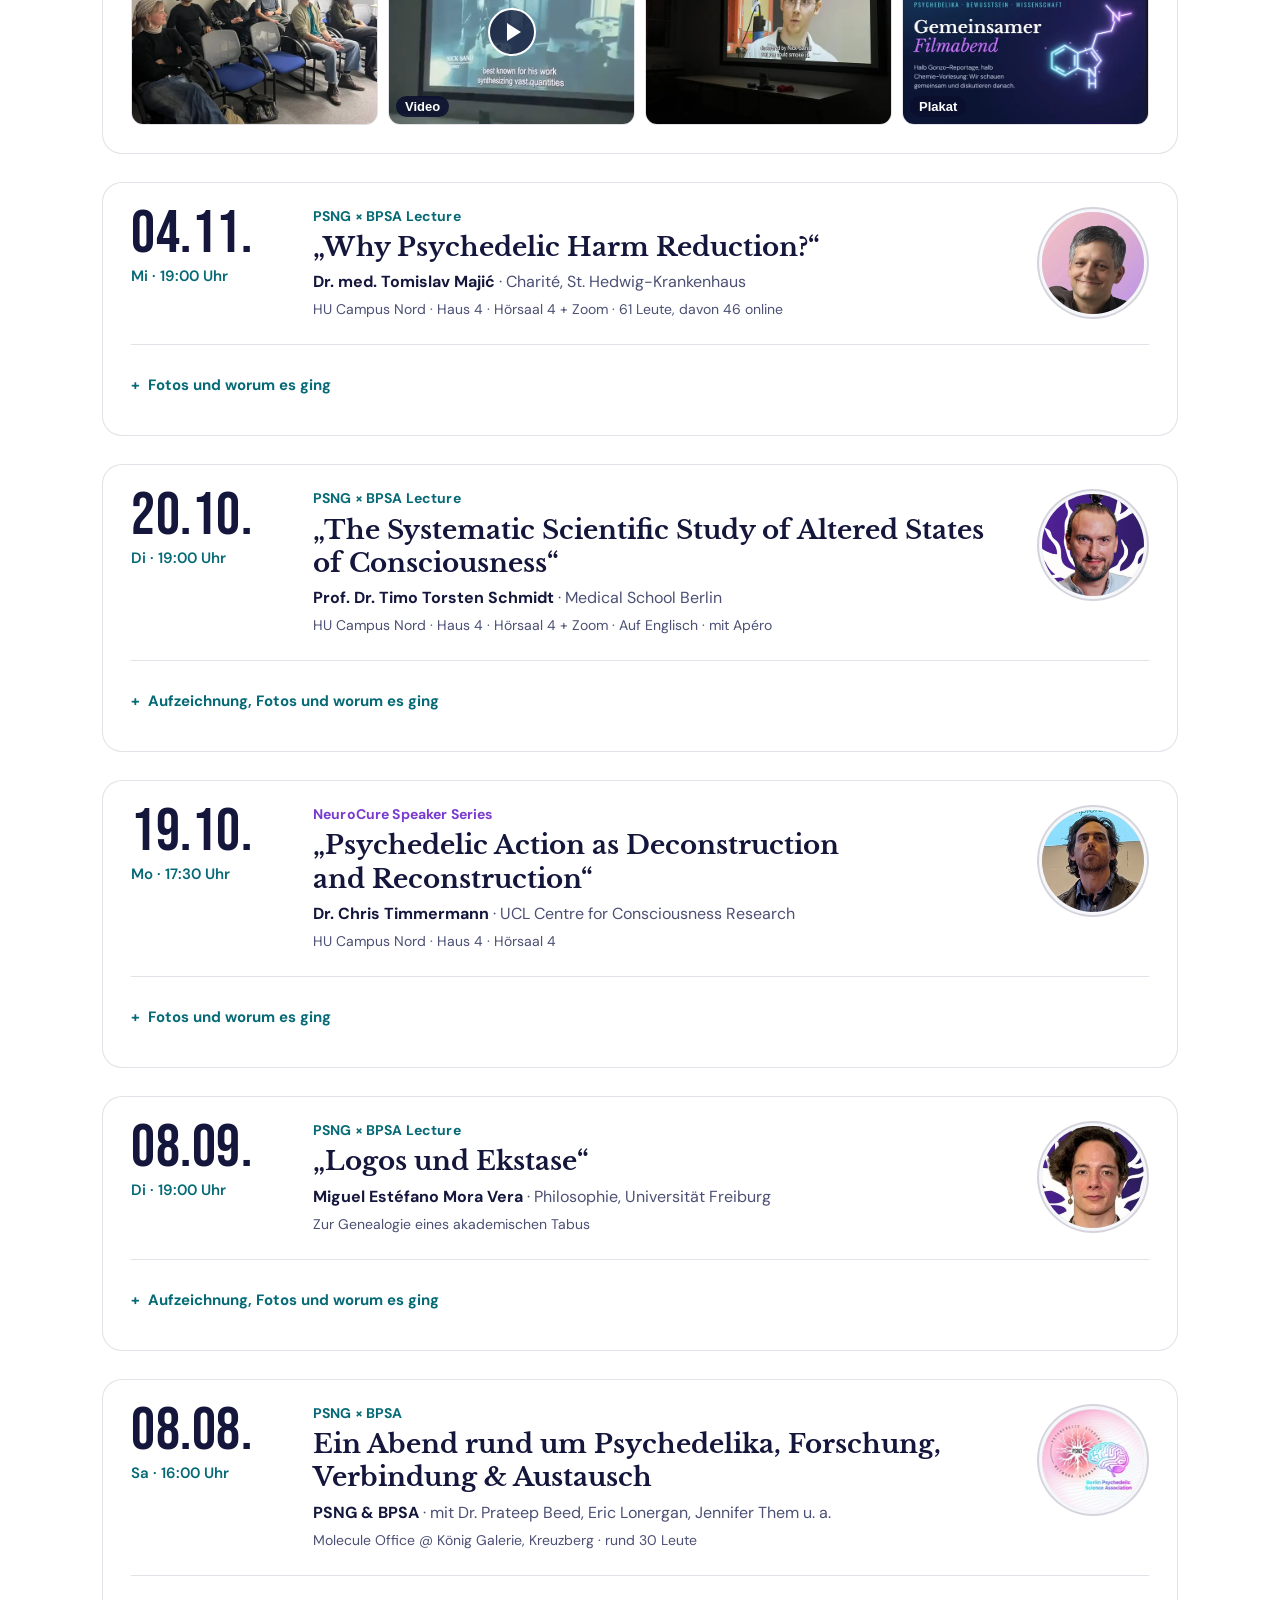
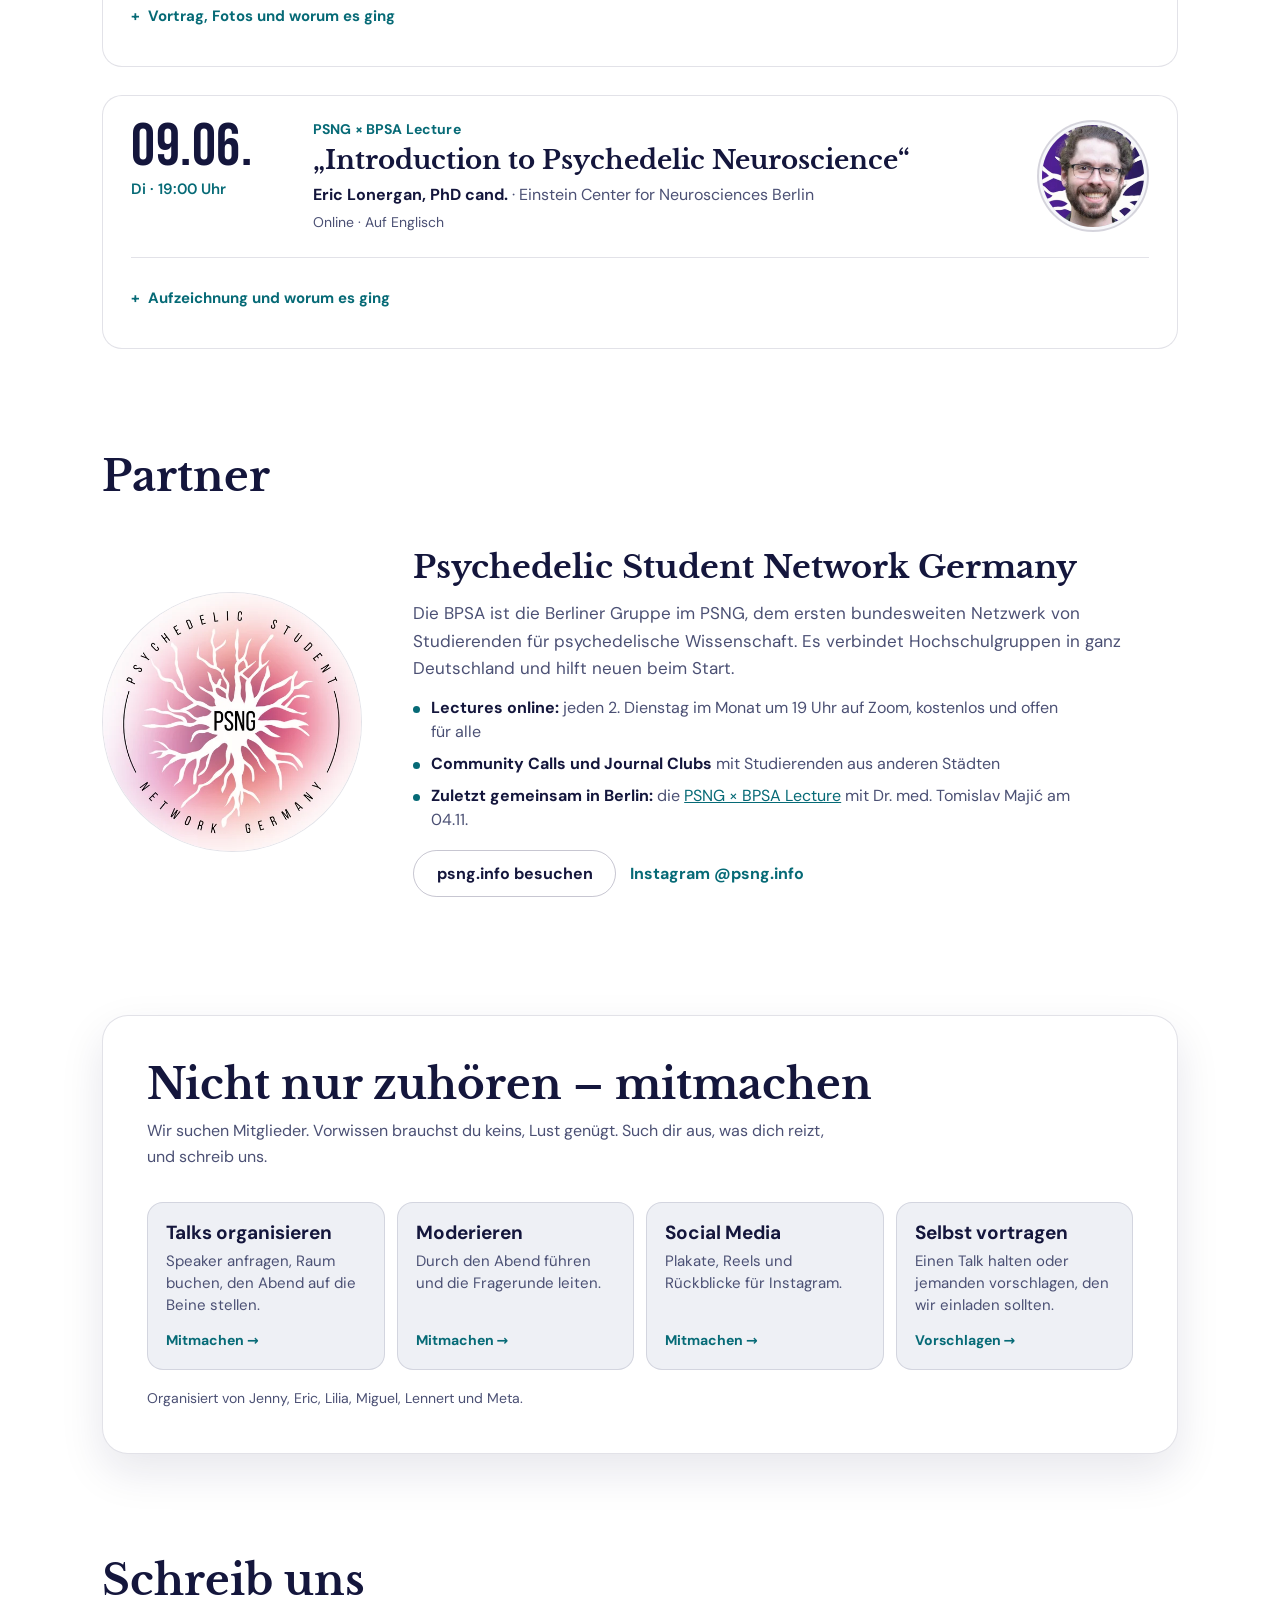
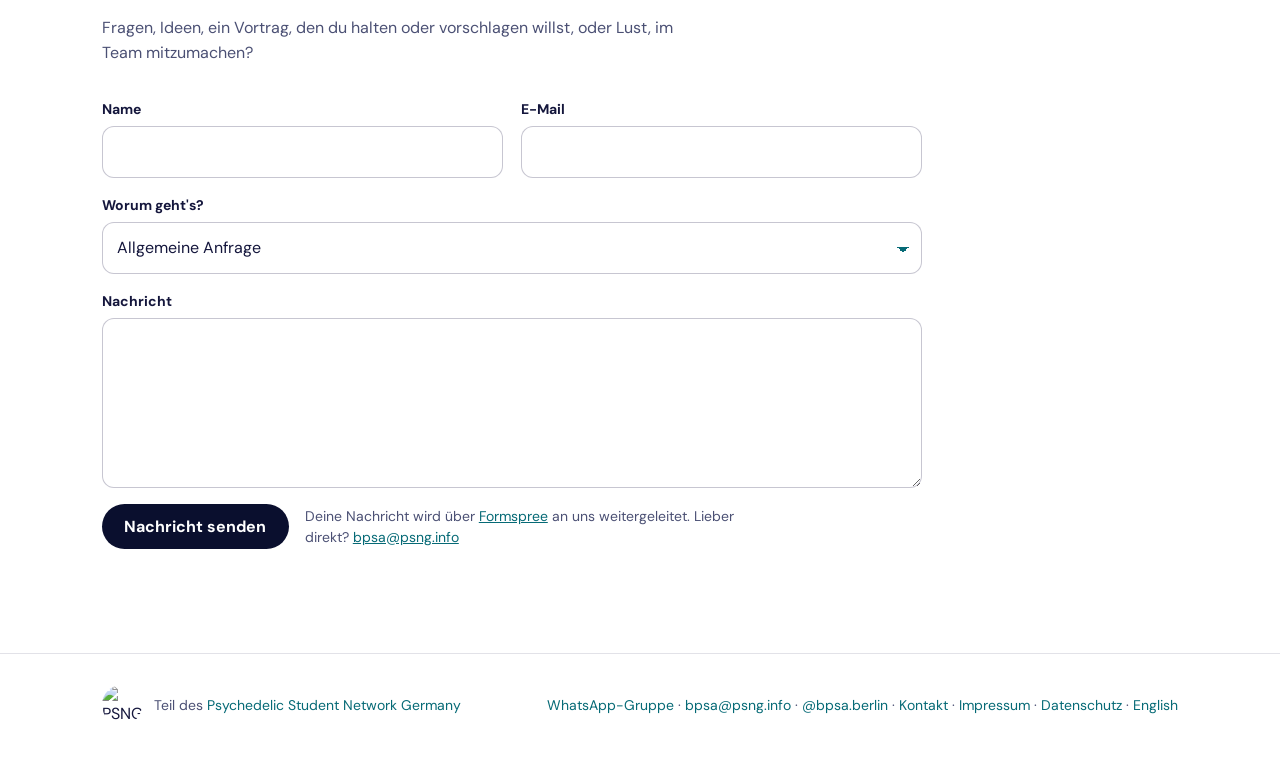
==== commit a13a31ef: "Vergangene Karten am Folgetag aus „Als Nächstes“ ausblenden - Ohne kommende Termine steht dort ein H" ====
--- a/index.html
+++ b/index.html
@@ -27,7 +27,7 @@
 <link rel="preload" href="fonts/dm-sans-variable.woff2" as="font" type="font/woff2" crossorigin>
 <link rel="preload" href="fonts/libre-baskerville-700.woff2" as="font" type="font/woff2" crossorigin>
 <link rel="preload" href="fonts/bebas-neue-400.woff2" as="font" type="font/woff2" crossorigin>
-<link rel="stylesheet" href="assets/site.css?v=2026-11-25">
+<link rel="stylesheet" href="assets/site.css?v=2026-11-25b">
 <!-- Vor dem ersten Bild: gewähltes Design setzen, sonst blitzt kurz das andere auf. -->
 <script>
   document.documentElement.classList.add("js");
@@ -647,7 +647,7 @@
   </div>
 </dialog>
 
-<script src="assets/site.js?v=2026-11-25"></script>
+<script src="assets/site.js?v=2026-11-25b"></script>
 <script data-goatcounter="https://psng-bpsa.goatcounter.com/count"
         async src="//gc.zgo.at/count.js"></script>
 </body>
--- a/assets/site.css
+++ b/assets/site.css
@@ -243,6 +243,8 @@
   background:var(--surface);box-shadow:var(--shadow);padding:clamp(18px,3.2vw,36px);
 }
 /* Zwei Termine hintereinander: genug Luft, damit sie als zwei Karten lesen. */
+.no-events{color:var(--muted);padding-block:24px}
+.no-events a{color:var(--cyan)}
 .next + .next{margin-top:clamp(16px,2.4vw,24px)}
 .next .date b{font-size:clamp(56px,7vw,80px)}
 .next .ring{width:168px;height:168px}
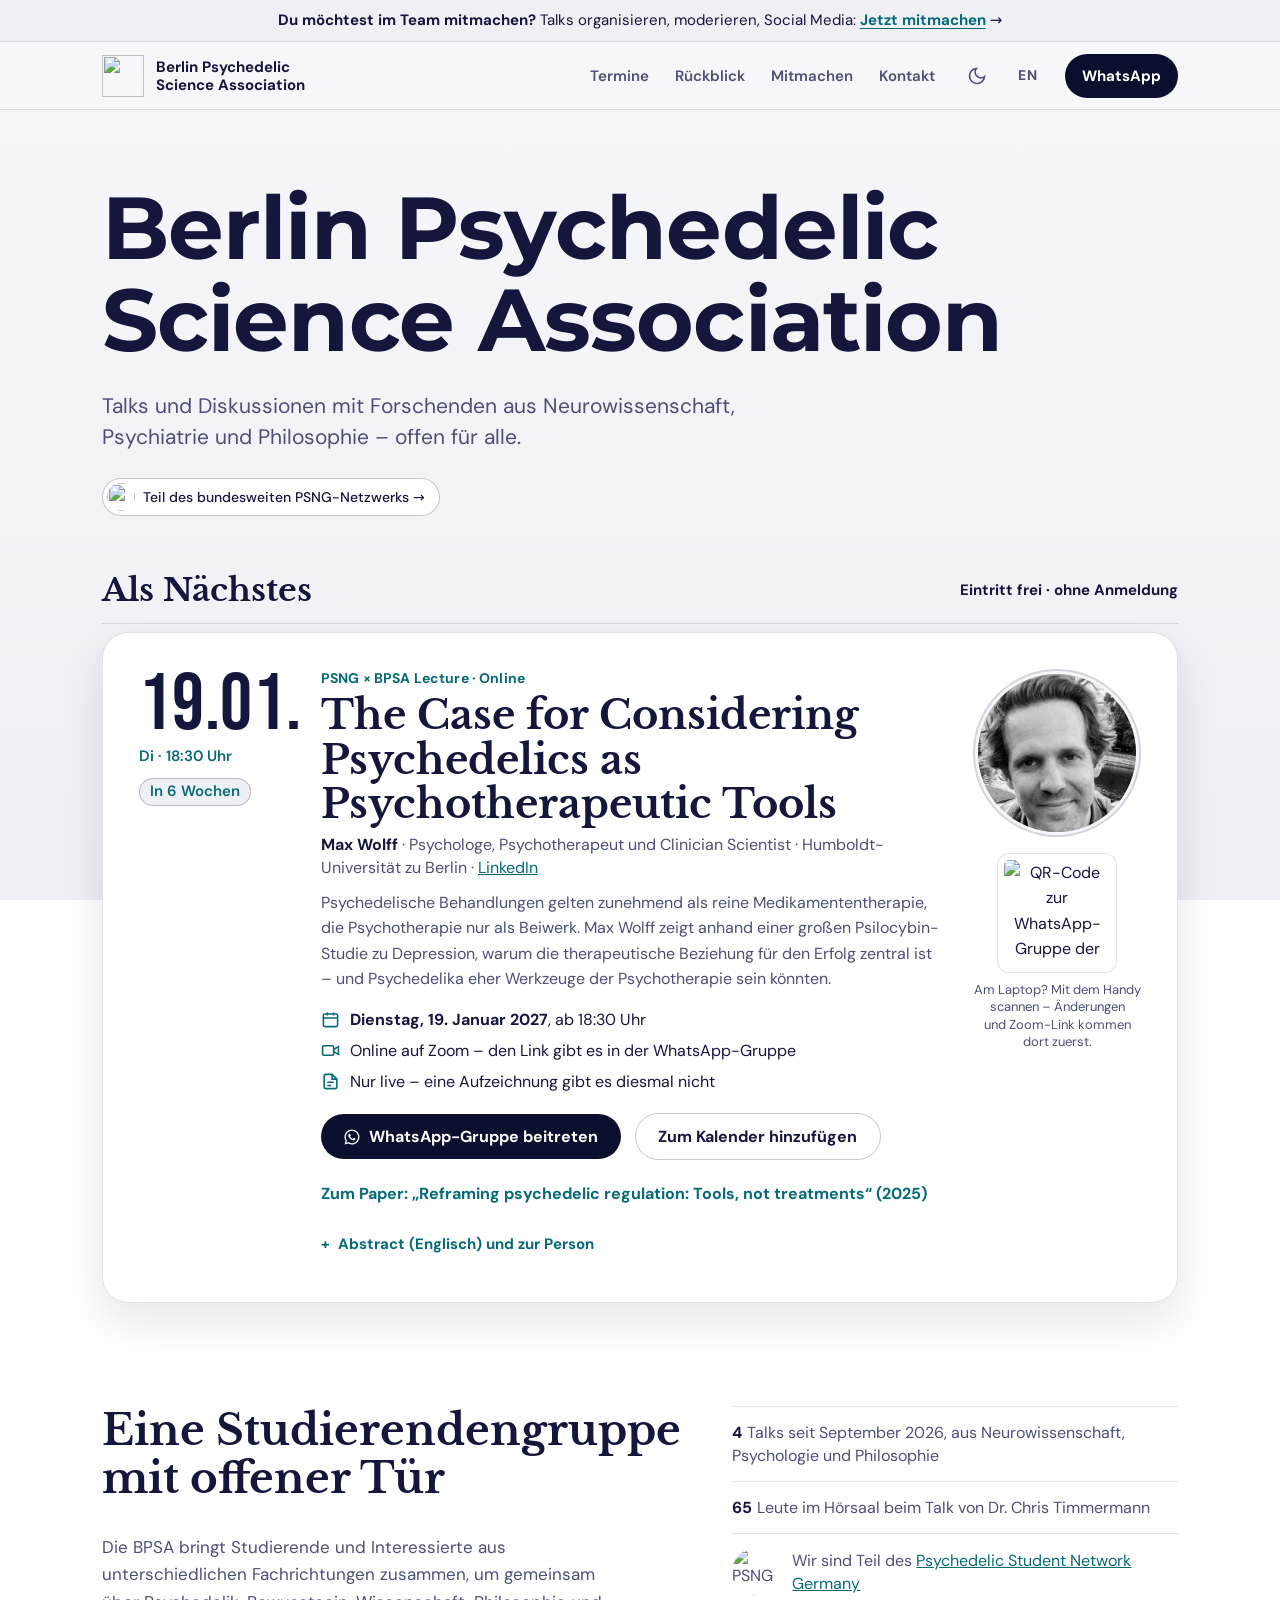
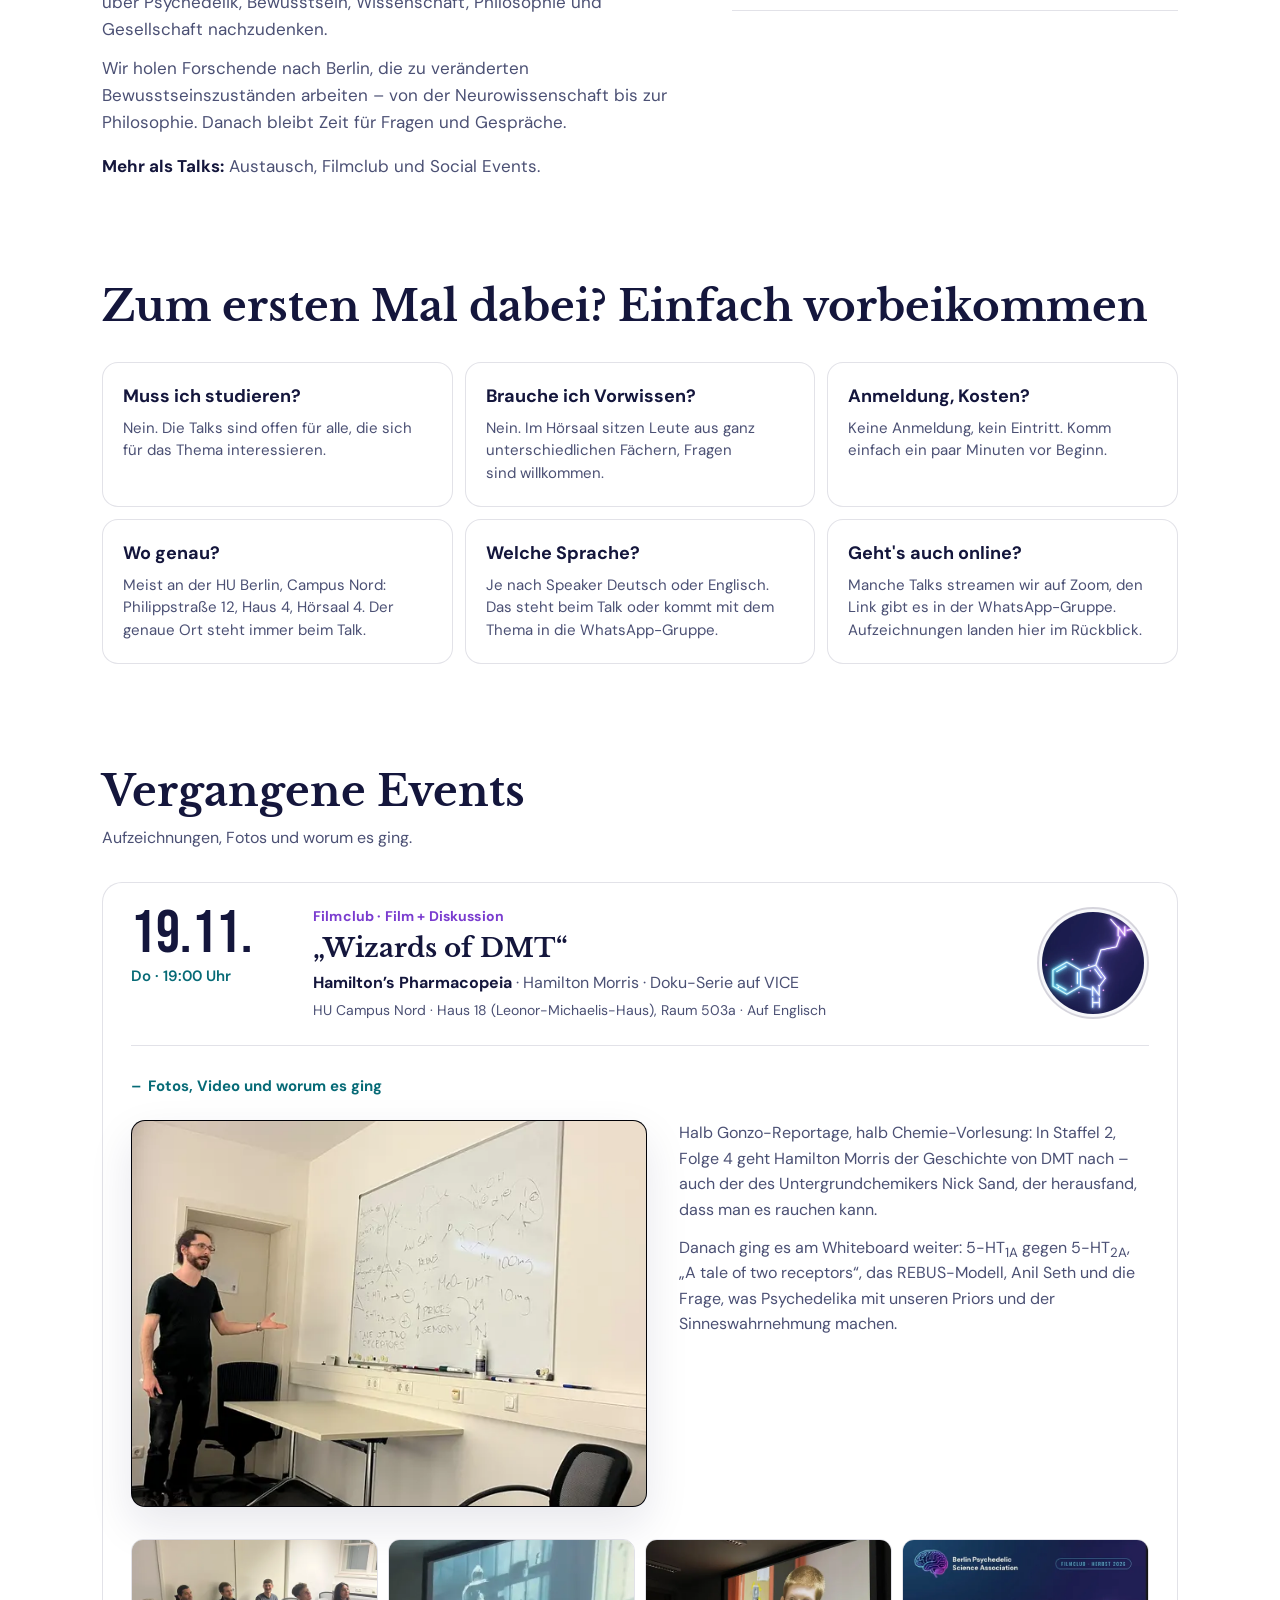
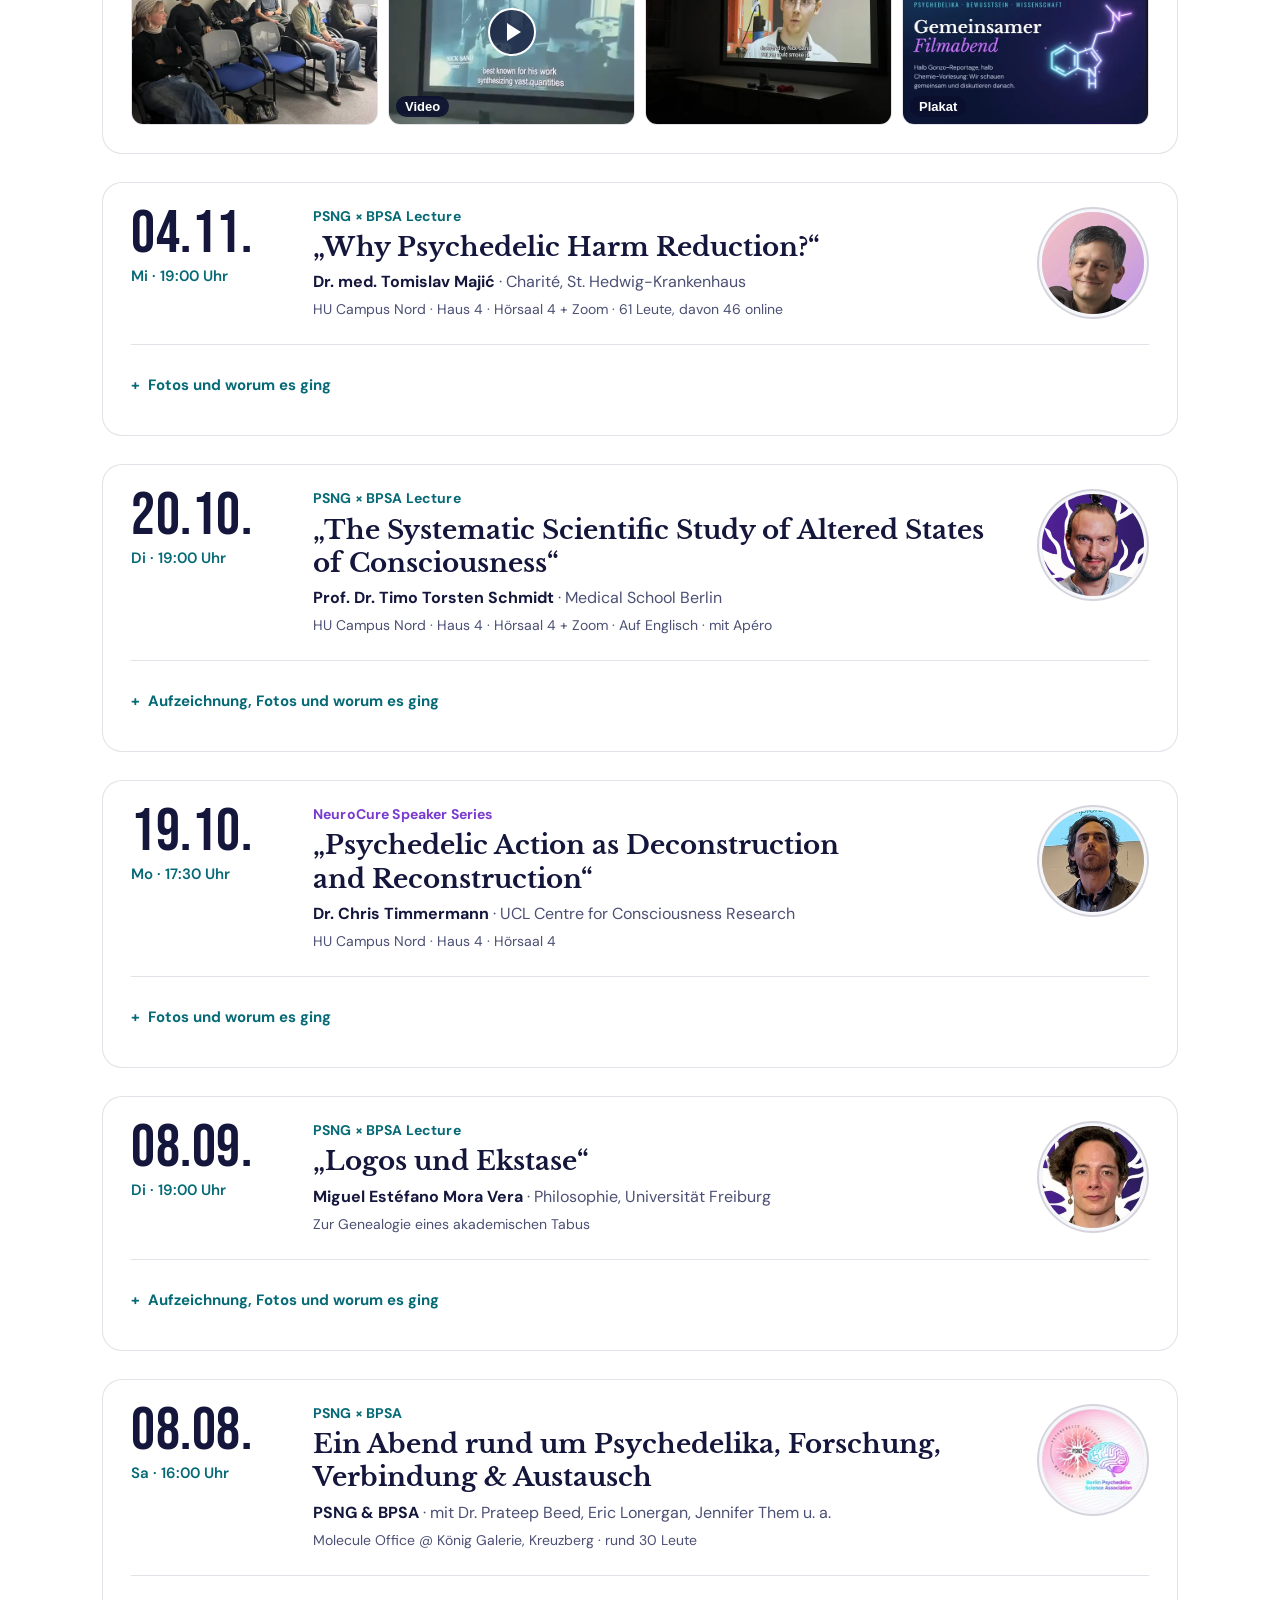
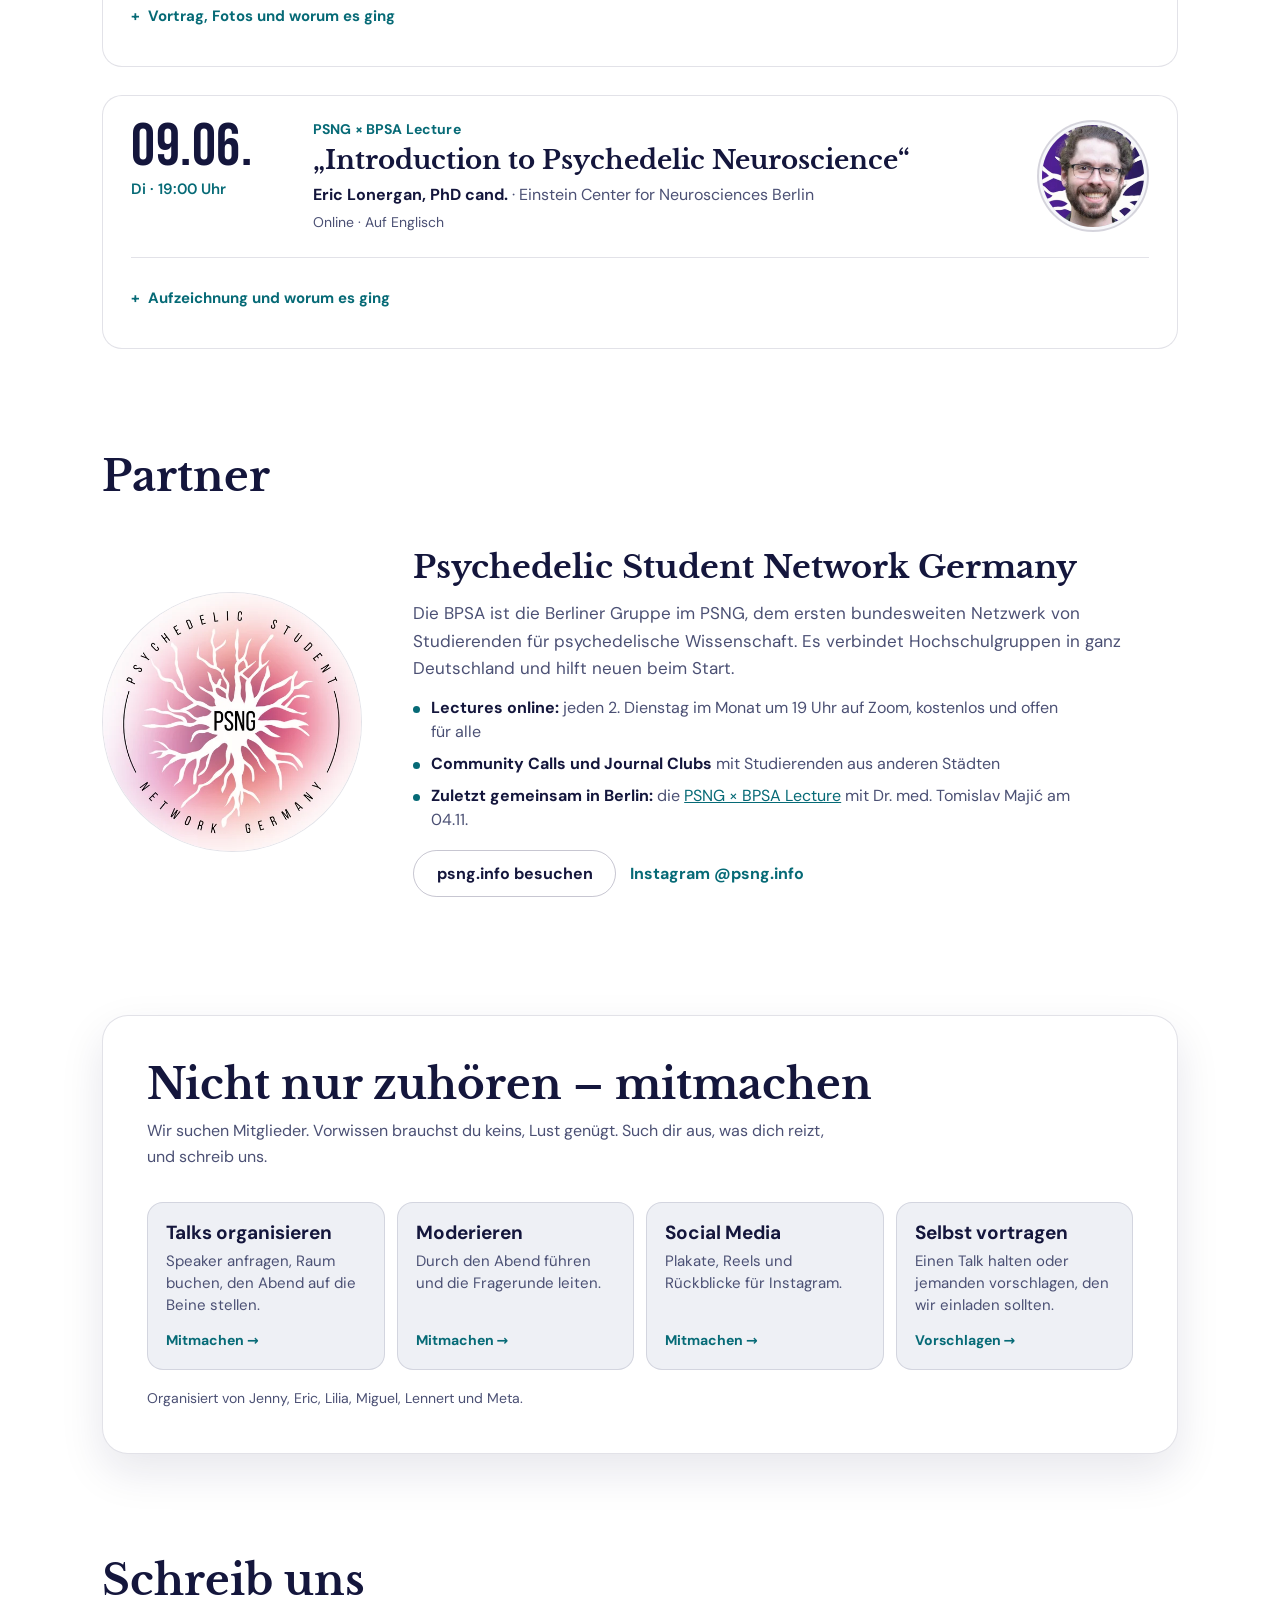
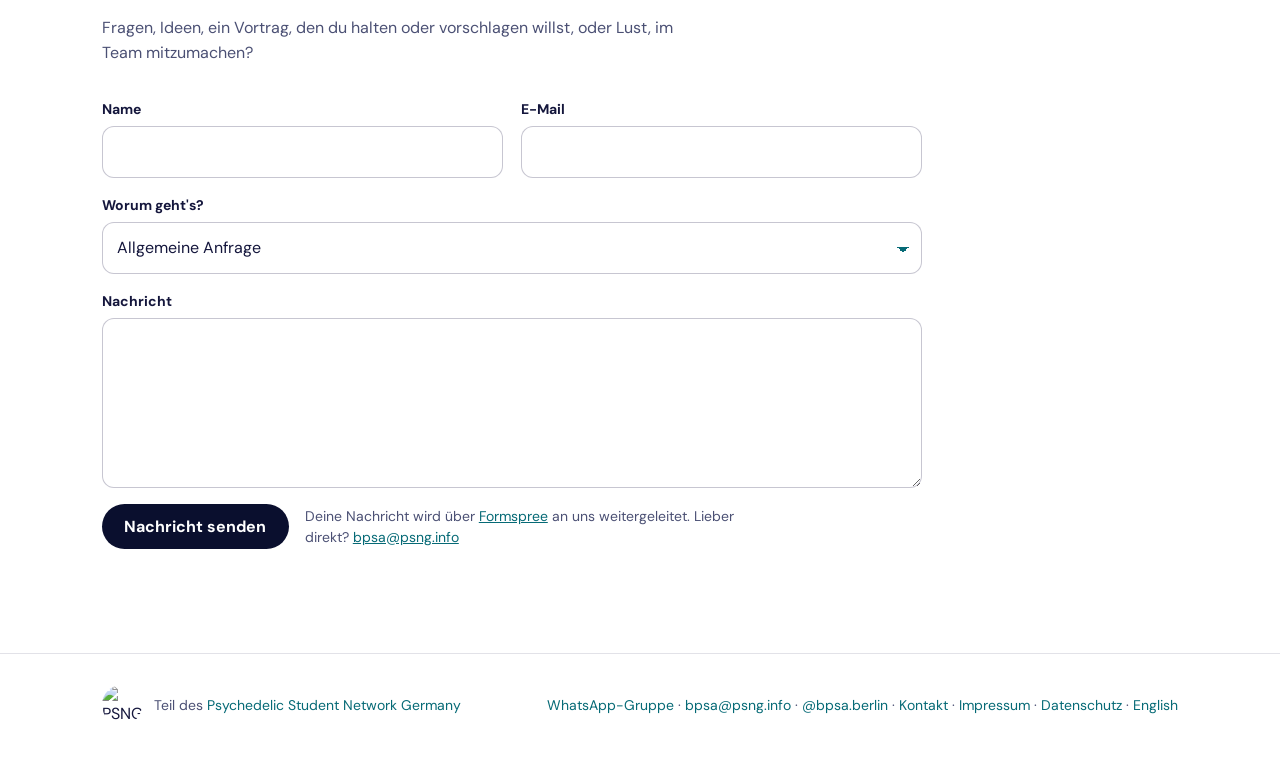
==== commit b8d87a37: "Lecture 19.01.: Porträt von Max Wolff Co-Authored-By: Claude Opus 5.5 <noreply@anthropic.com> Claude" ====
--- a/index.html
+++ b/index.html
@@ -219,6 +219,7 @@
         </details>
       </div>
       <div class="next-side">
+        <div class="ring"><img src="wolff/portrait.jpg" width="400" height="400" loading="lazy" decoding="async" alt="Max Wolff"></div>
         <aside class="qr" aria-label="WhatsApp-Gruppe per QR-Code">
           <img src="whatsapp-qr.webp" width="420" height="420" loading="lazy" decoding="async" alt="QR-Code zur WhatsApp-Gruppe der BPSA">
           <p>Am Laptop? Mit dem Handy scannen – Änderungen und Zoom-Link kommen dort zuerst.</p>
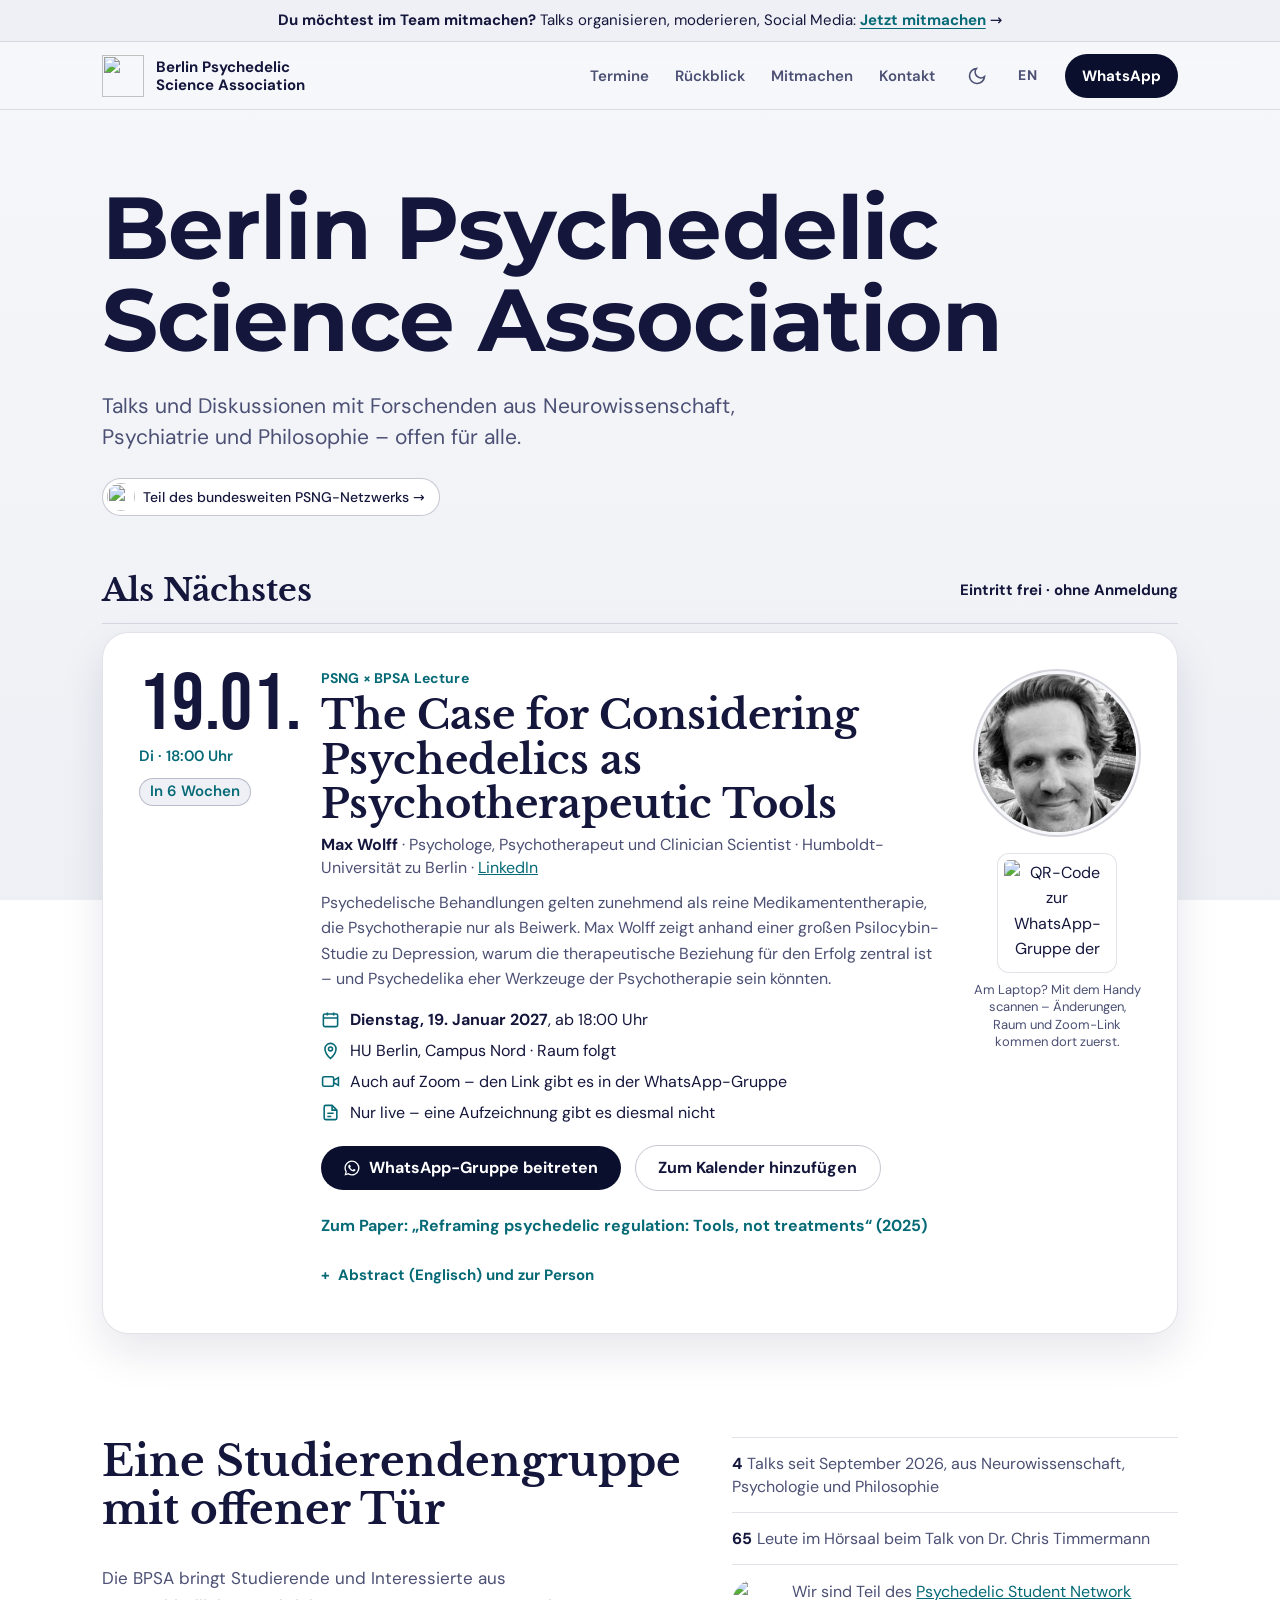
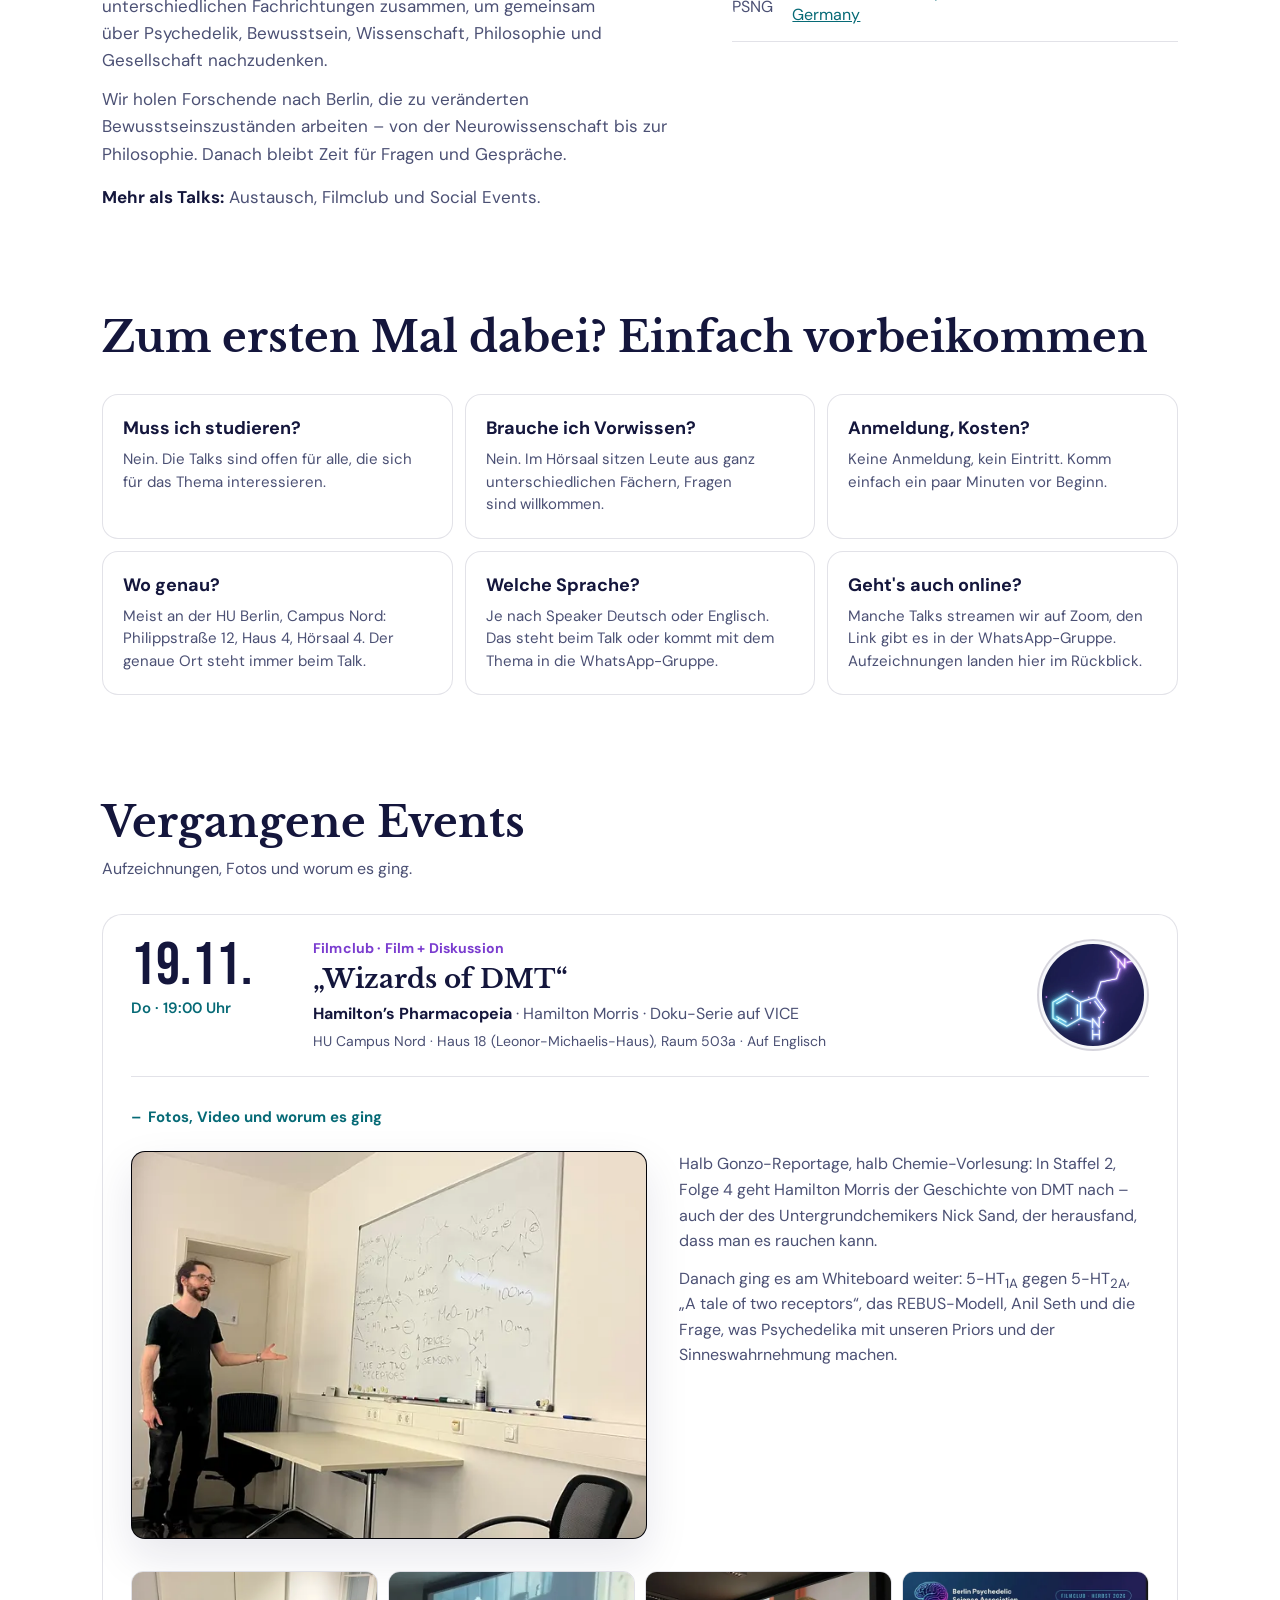
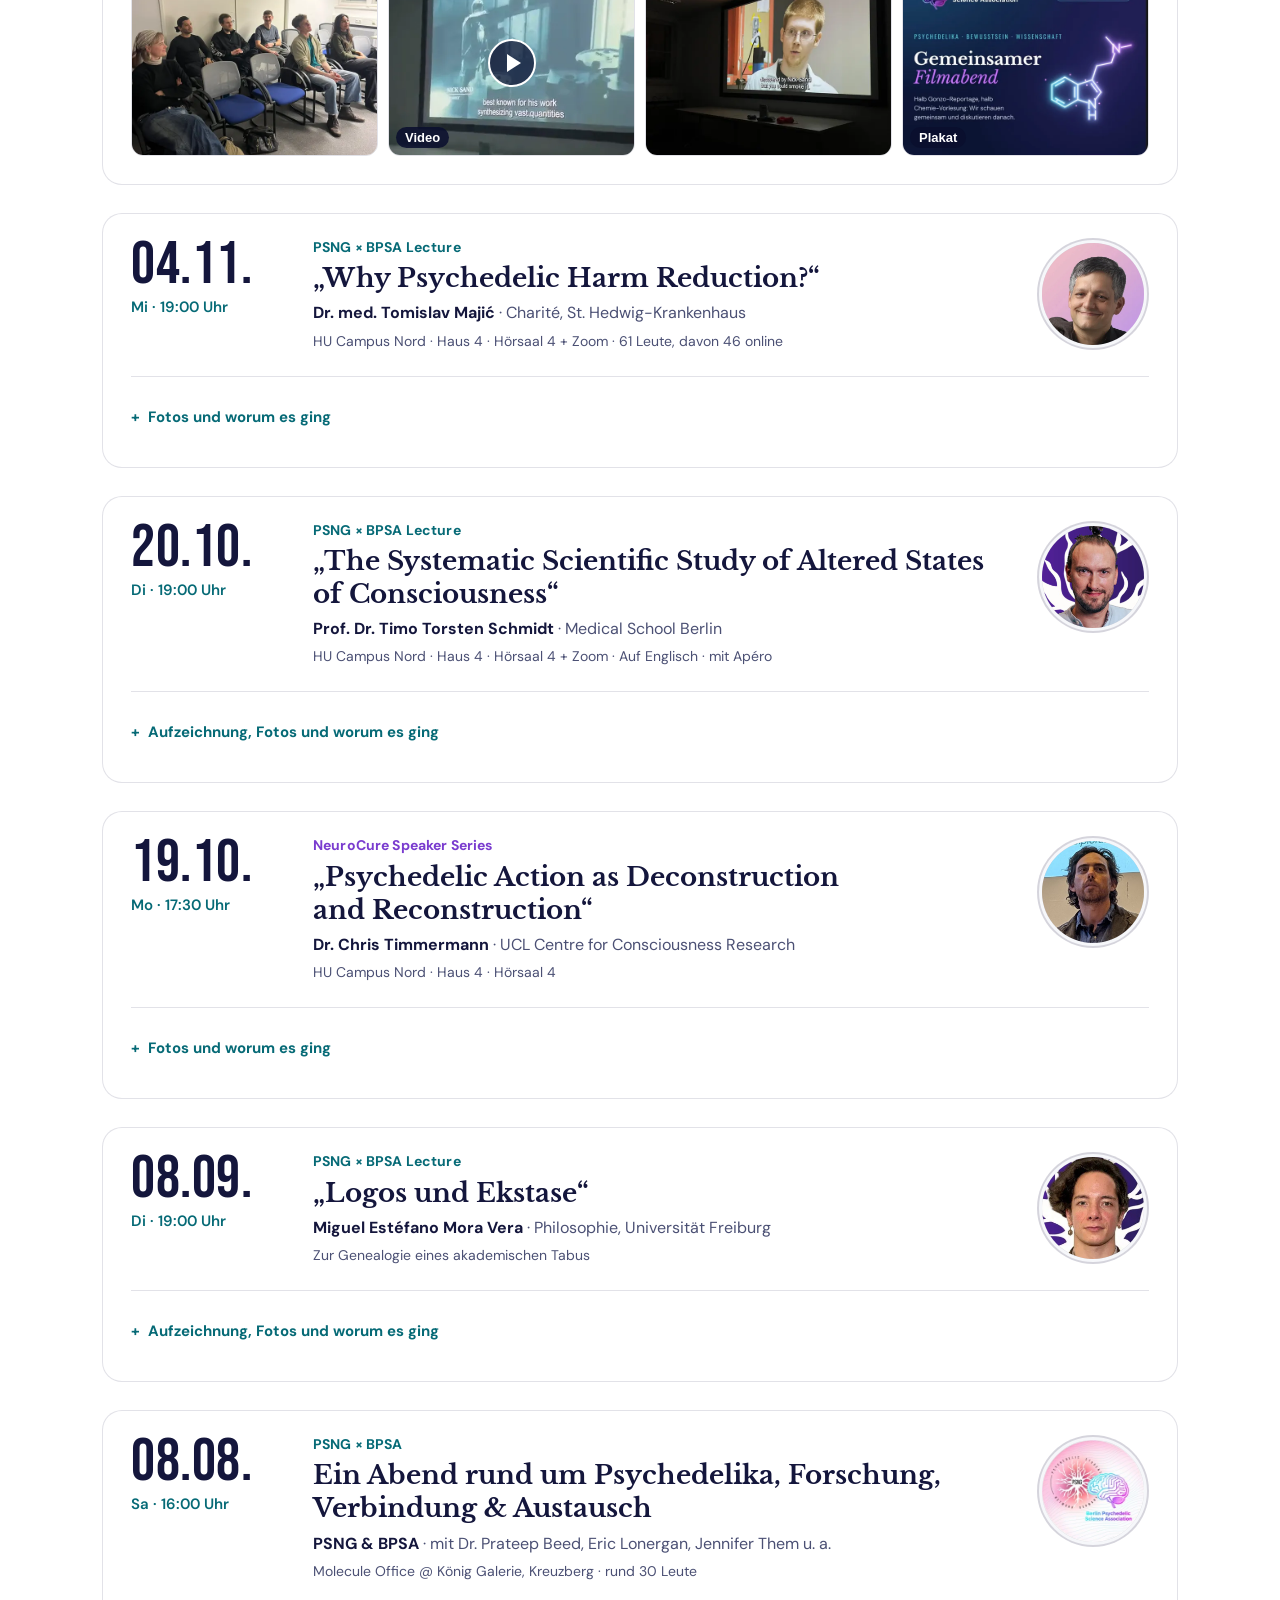
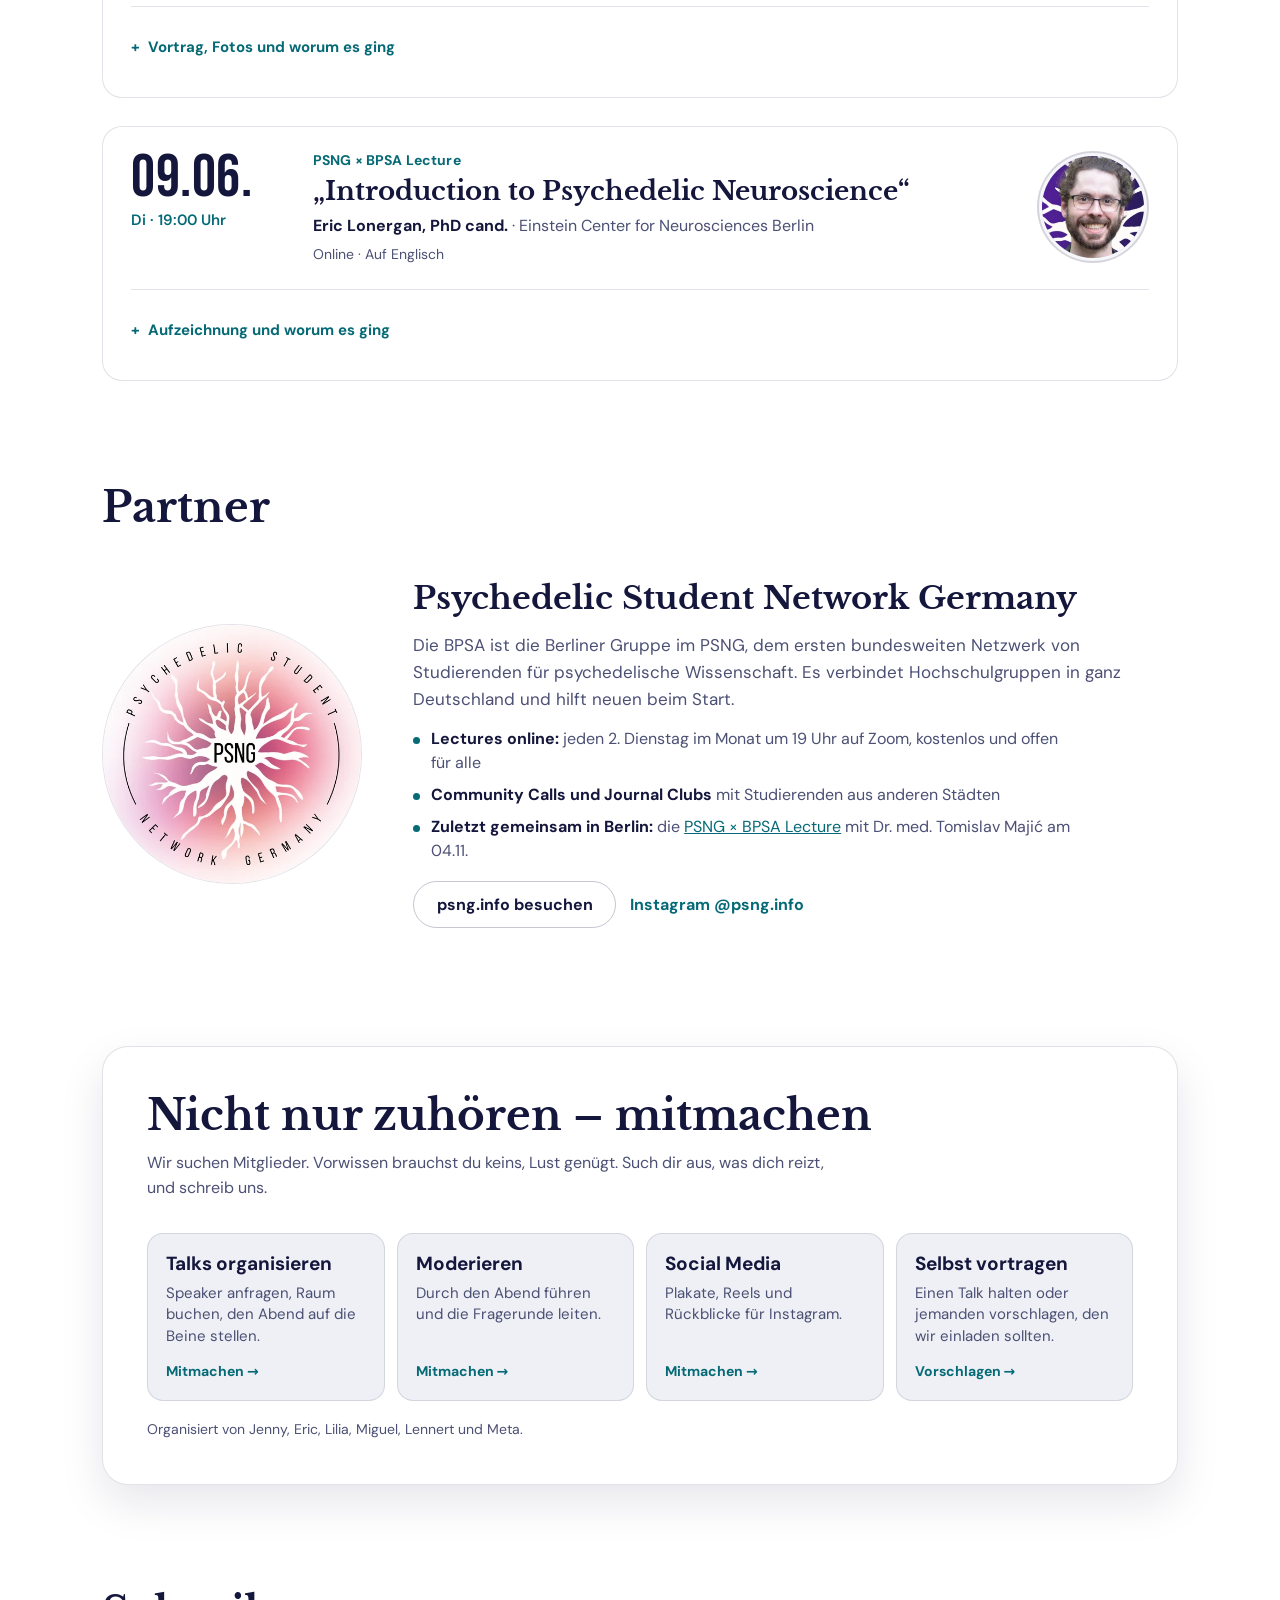
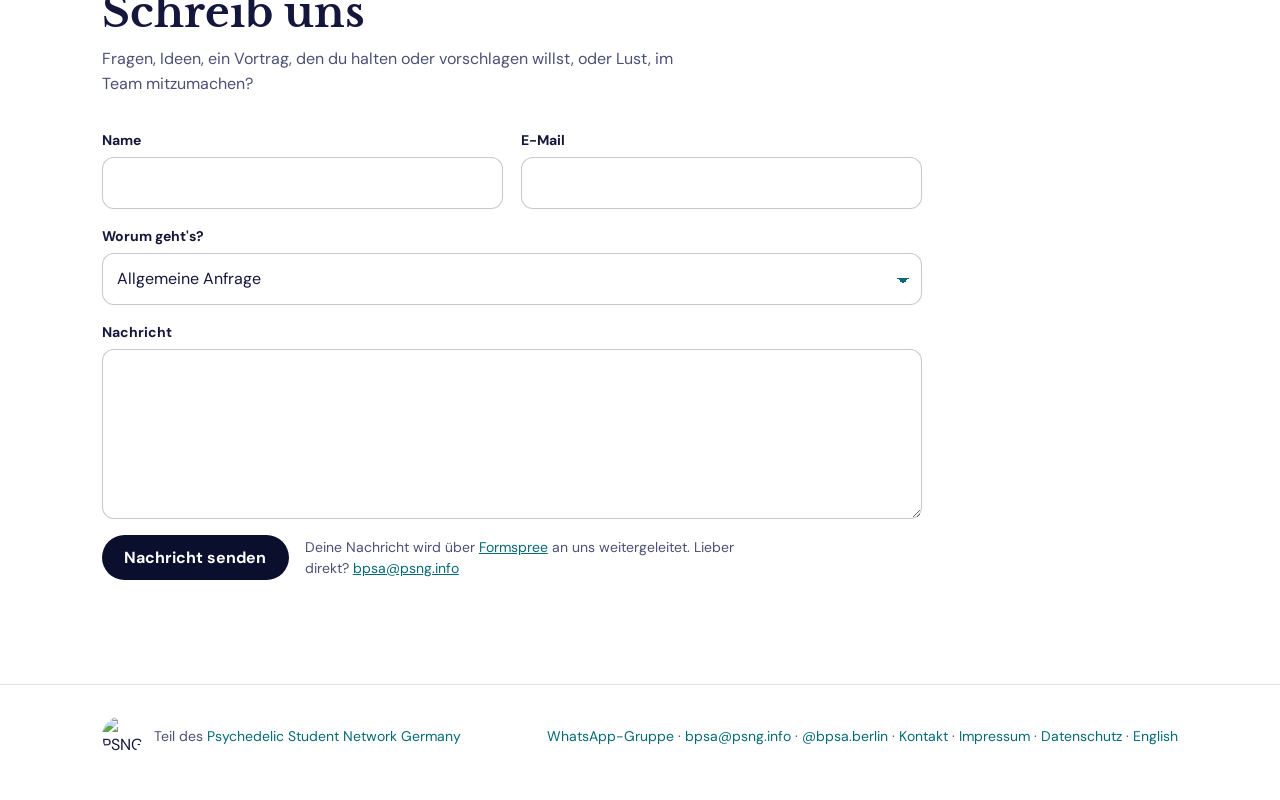
==== commit 1089850d: "Lecture 19.01.: Max Wolff um 18:00 Uhr, hybrid (HU Campus Nord und Zoom) Co-Authored-By: Claude Opus" ====
--- a/index.html
+++ b/index.html
@@ -4,7 +4,7 @@
 <meta charset="utf-8">
 <meta name="viewport" content="width=device-width, initial-scale=1">
 <title>Berlin Psychedelic Science Association</title>
-<meta name="description" content="Die BPSA bringt Studierende und Interessierte zusammen, um über Psychedelika, Bewusstsein und Wissenschaft nachzudenken. Als Nächstes: Talk mit Jelena Brasanac, PhD (Charité) am 03.12.2026 und Online-Lecture mit Max Wolff (HU Berlin) am 19.01.2027.">
+<meta name="description" content="Die BPSA bringt Studierende und Interessierte zusammen, um über Psychedelika, Bewusstsein und Wissenschaft nachzudenken. Als Nächstes: Talk mit Jelena Brasanac, PhD (Charité) am 03.12.2026 und Lecture mit Max Wolff (HU Berlin) am 19.01.2027.">
 <meta name="theme-color" content="#0a0f2e">
 <link rel="canonical" href="https://bpsa.psng.info/">
 <link rel="alternate" hreflang="de" href="https://bpsa.psng.info/">
@@ -15,7 +15,7 @@
 <meta property="og:type" content="website">
 <meta property="og:url" content="https://bpsa.psng.info/">
 <meta property="og:title" content="Berlin Psychedelic Science Association">
-<meta property="og:description" content="Talk am Do, 03.12.2026, 18:30 Uhr, mit Jelena Brasanac, PhD (Charité), vor Ort und auf Zoom. Online-Lecture am Di, 19.01.2027, 18:30 Uhr, mit Max Wolff (HU Berlin): „The Case for Considering Psychedelics as Psychotherapeutic Tools“. Eintritt frei.">
+<meta property="og:description" content="Talk am Do, 03.12.2026, 18:30 Uhr, mit Jelena Brasanac, PhD (Charité), vor Ort und auf Zoom. Lecture am Di, 19.01.2027, 18:00 Uhr, mit Max Wolff (HU Berlin), vor Ort und auf Zoom: „The Case for Considering Psychedelics as Psychotherapeutic Tools“. Eintritt frei.">
 <meta property="og:image" content="https://bpsa.psng.info/og.jpg">
 <meta property="og:image:width" content="1200">
 <meta property="og:image:height" content="630">
@@ -60,11 +60,14 @@
   "@context": "https://schema.org",
   "@type": "Event",
   "name": "PSNG × BPSA Lecture mit Max Wolff: The Case for Considering Psychedelics as Psychotherapeutic Tools",
-  "startDate": "2027-01-19T18:30:00+01:00",
+  "startDate": "2027-01-19T18:00:00+01:00",
   "endDate": "2027-01-19T20:00:00+01:00",
   "eventStatus": "https://schema.org/EventScheduled",
-  "eventAttendanceMode": "https://schema.org/OnlineEventAttendanceMode",
-  "location": { "@type": "VirtualLocation", "url": "https://bpsa.psng.info/" },
+  "eventAttendanceMode": "https://schema.org/MixedEventAttendanceMode",
+  "location": [
+    { "@type": "VirtualLocation", "url": "https://bpsa.psng.info/" },
+    { "@type": "Place", "name": "HU Berlin, Campus Nord", "address": { "@type": "PostalAddress", "addressLocality": "Berlin", "addressCountry": "DE" } }
+  ],
   "performer": { "@type": "Person", "name": "Max Wolff" },
   "organizer": [
     { "@type": "Organization", "name": "Berlin Psychedelic Science Association", "url": "https://bpsa.psng.info/" },
@@ -176,19 +179,21 @@
     <article class="row next" aria-labelledby="t-wolff">
       <div class="date">
         <b>19.01.</b>
-        <span>Di · 18:30 Uhr</span>
-        <span class="soon" data-countdown="2027-01-19T18:30" data-until="2027-01-19T20:00"></span>
+        <span>Di · 18:00 Uhr</span>
+        <span class="soon" data-countdown="2027-01-19T18:00" data-until="2027-01-19T20:00"></span>
       </div>
       <div class="row-body">
-        <p class="series cyan">PSNG × BPSA Lecture · Online</p>
+        <p class="series cyan">PSNG × BPSA Lecture</p>
         <h3 id="t-wolff"><span lang="en">The Case for Considering Psychedelics as Psychotherapeutic Tools</span></h3>
         <p class="speaker"><b>Max Wolff</b> <span>· Psychologe, Psychotherapeut und Clinician Scientist · Humboldt-Universität zu Berlin · <a href="https://www.linkedin.com/in/max-wolff-4993701ba/" target="_blank" rel="noopener" data-goatcounter-click="linkedin-wolff">LinkedIn</a></span></p>
         <p class="topic">Psychedelische Behandlungen gelten zunehmend als reine Medikamententherapie, die Psychotherapie nur als Beiwerk. Max Wolff zeigt anhand einer großen Psilocybin-Studie zu Depression, warum die therapeutische Beziehung für den Erfolg zentral ist – und Psychedelika eher Werkzeuge der Psychotherapie sein könnten.</p>
         <ul class="facts">
           <li><svg viewBox="0 0 24 24" fill="none" stroke="currentColor" stroke-width="2" aria-hidden="true"><rect x="3" y="5" width="18" height="16" rx="2"/><path d="M3 10h18M8 3v4M16 3v4"/></svg>
-            <span><b>Dienstag, 19. Januar 2027</b>, ab 18:30 Uhr</span></li>
+            <span><b>Dienstag, 19. Januar 2027</b>, ab 18:00 Uhr</span></li>
+          <li><svg viewBox="0 0 24 24" fill="none" stroke="currentColor" stroke-width="2" aria-hidden="true"><path d="M12 22s7-6.2 7-12a7 7 0 0 0-14 0c0 5.8 7 12 7 12z"/><circle cx="12" cy="10" r="2.5"/></svg>
+            <span>HU Berlin, Campus Nord · Raum folgt</span></li>
           <li><svg viewBox="0 0 24 24" fill="none" stroke="currentColor" stroke-width="2" aria-hidden="true"><rect x="2" y="6" width="14" height="12" rx="2"/><path d="M16 10.5l6-3.5v10l-6-3.5"/></svg>
-            <span>Online auf Zoom – den Link gibt es in der WhatsApp-Gruppe</span></li>
+            <span>Auch auf Zoom – den Link gibt es in der WhatsApp-Gruppe</span></li>
           <li><svg viewBox="0 0 24 24" fill="none" stroke="currentColor" stroke-width="2" aria-hidden="true"><path d="M14 3H6a2 2 0 0 0-2 2v14a2 2 0 0 0 2 2h12a2 2 0 0 0 2-2V9z"/><path d="M14 3v6h6M8 13h8M8 17h5"/></svg>
             <span>Nur live – eine Aufzeichnung gibt es diesmal nicht</span></li>
         </ul>
@@ -199,9 +204,9 @@
           <div class="cal">
             <button class="btn ghost cal-toggle" type="button" aria-haspopup="menu" aria-expanded="false"
                     data-title="PSNG × BPSA Lecture: Max Wolff (HU Berlin)"
-                    data-date="2027-01-19" data-start="18:30" data-end="20:00"
-                    data-location="Online auf Zoom"
-                    data-description="Gemeinsame Online-Lecture von PSNG und Berlin Psychedelic Science Association: „The Case for Considering Psychedelics as Psychotherapeutic Tools“ mit Max Wolff (Humboldt-Universität zu Berlin). Auf Zoom, Eintritt frei, ohne Anmeldung. Der Zoom-Link kommt in die WhatsApp-Gruppe. Keine Aufzeichnung."
+                    data-date="2027-01-19" data-start="18:00" data-end="20:00"
+                    data-location="HU Berlin, Campus Nord und Zoom"
+                    data-description="Gemeinsame Lecture von PSNG und Berlin Psychedelic Science Association: „The Case for Considering Psychedelics as Psychotherapeutic Tools“ mit Max Wolff (Humboldt-Universität zu Berlin). Vor Ort an der HU Berlin, Campus Nord, und auf Zoom. Eintritt frei, ohne Anmeldung. Raum und Zoom-Link kommen in die WhatsApp-Gruppe. Keine Aufzeichnung."
                     data-url="https://bpsa.psng.info/">Zum Kalender hinzufügen</button>
             <div class="cal-menu" role="menu" aria-label="Termin in den Kalender übernehmen" hidden>
               <a role="menuitem" data-cal="google" href="#" target="_blank" rel="noopener" data-goatcounter-click="kalender-google-wolff">Google Kalender</a>
@@ -222,7 +227,7 @@
         <div class="ring"><img src="wolff/portrait.jpg" width="400" height="400" loading="lazy" decoding="async" alt="Max Wolff"></div>
         <aside class="qr" aria-label="WhatsApp-Gruppe per QR-Code">
           <img src="whatsapp-qr.webp" width="420" height="420" loading="lazy" decoding="async" alt="QR-Code zur WhatsApp-Gruppe der BPSA">
-          <p>Am Laptop? Mit dem Handy scannen – Änderungen und Zoom-Link kommen dort zuerst.</p>
+          <p>Am Laptop? Mit dem Handy scannen – Änderungen, Raum und Zoom-Link kommen dort zuerst.</p>
         </aside>
       </div>
     </article>
